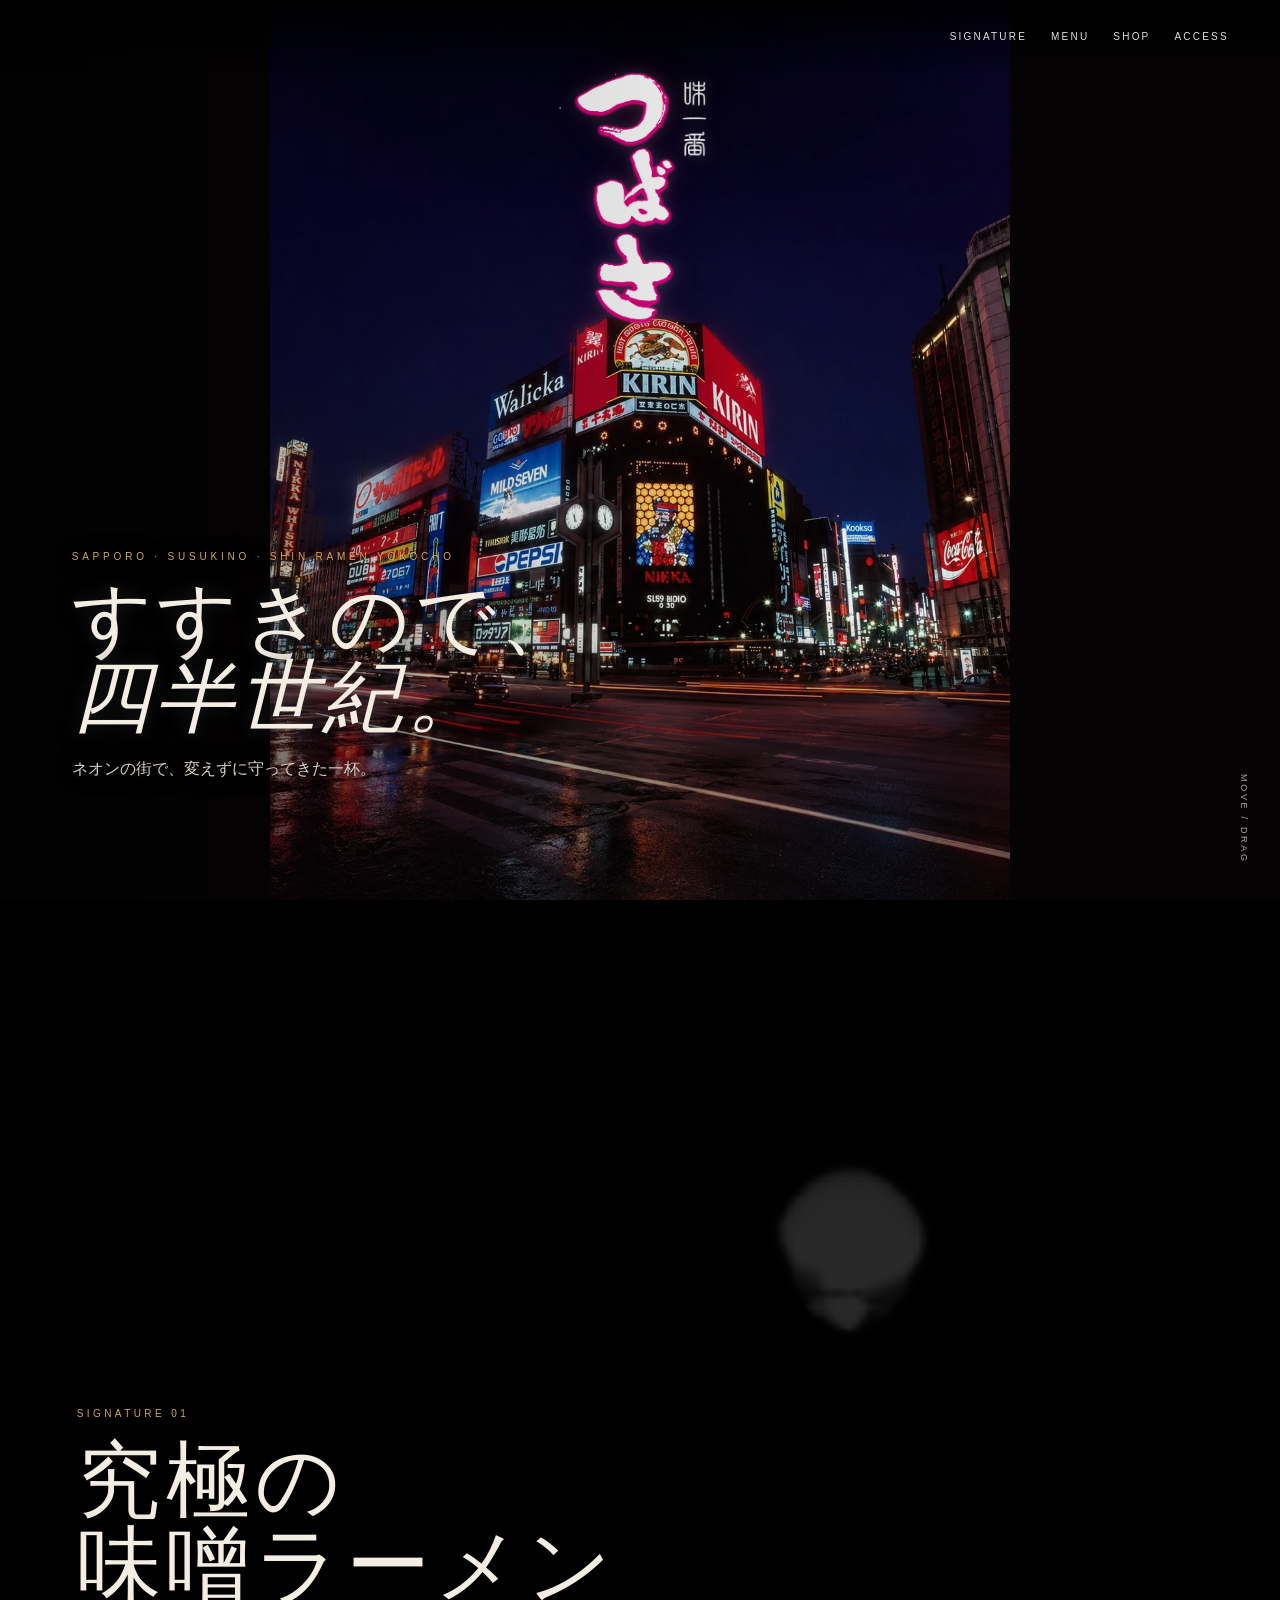
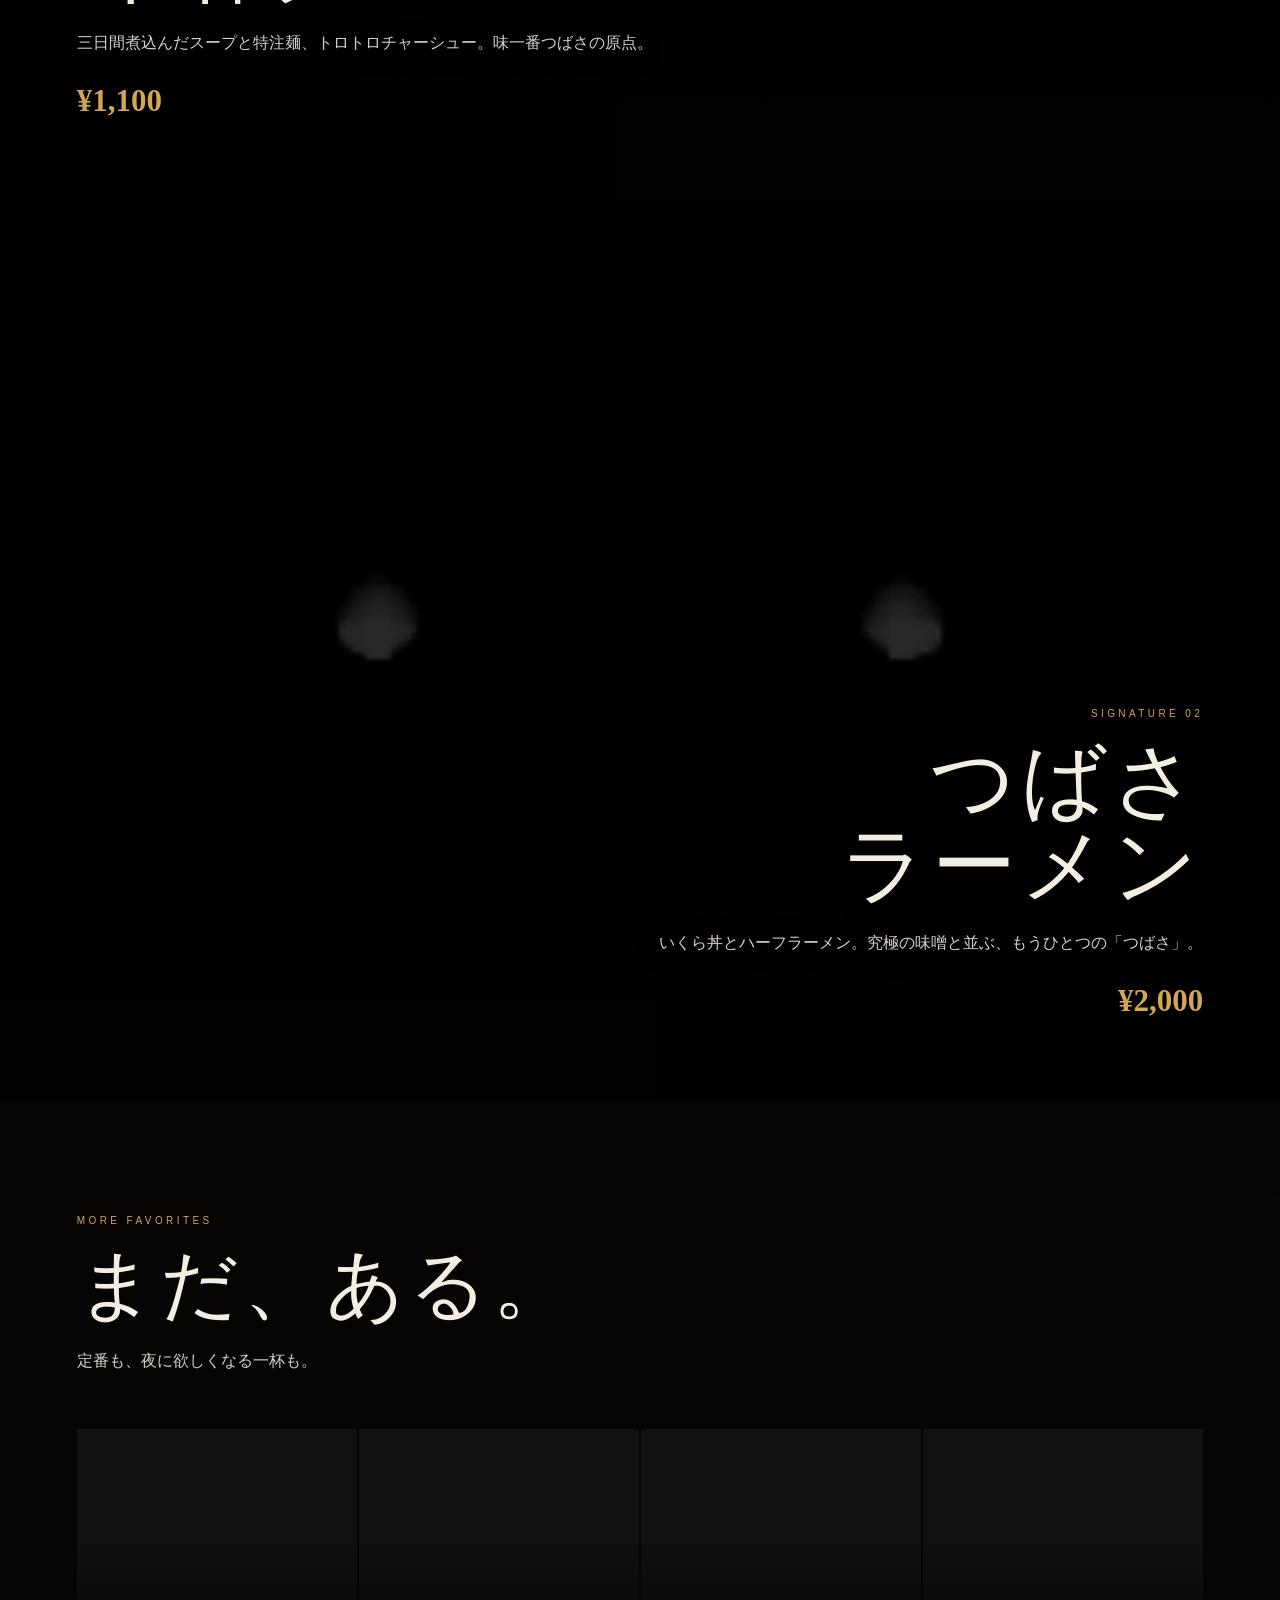
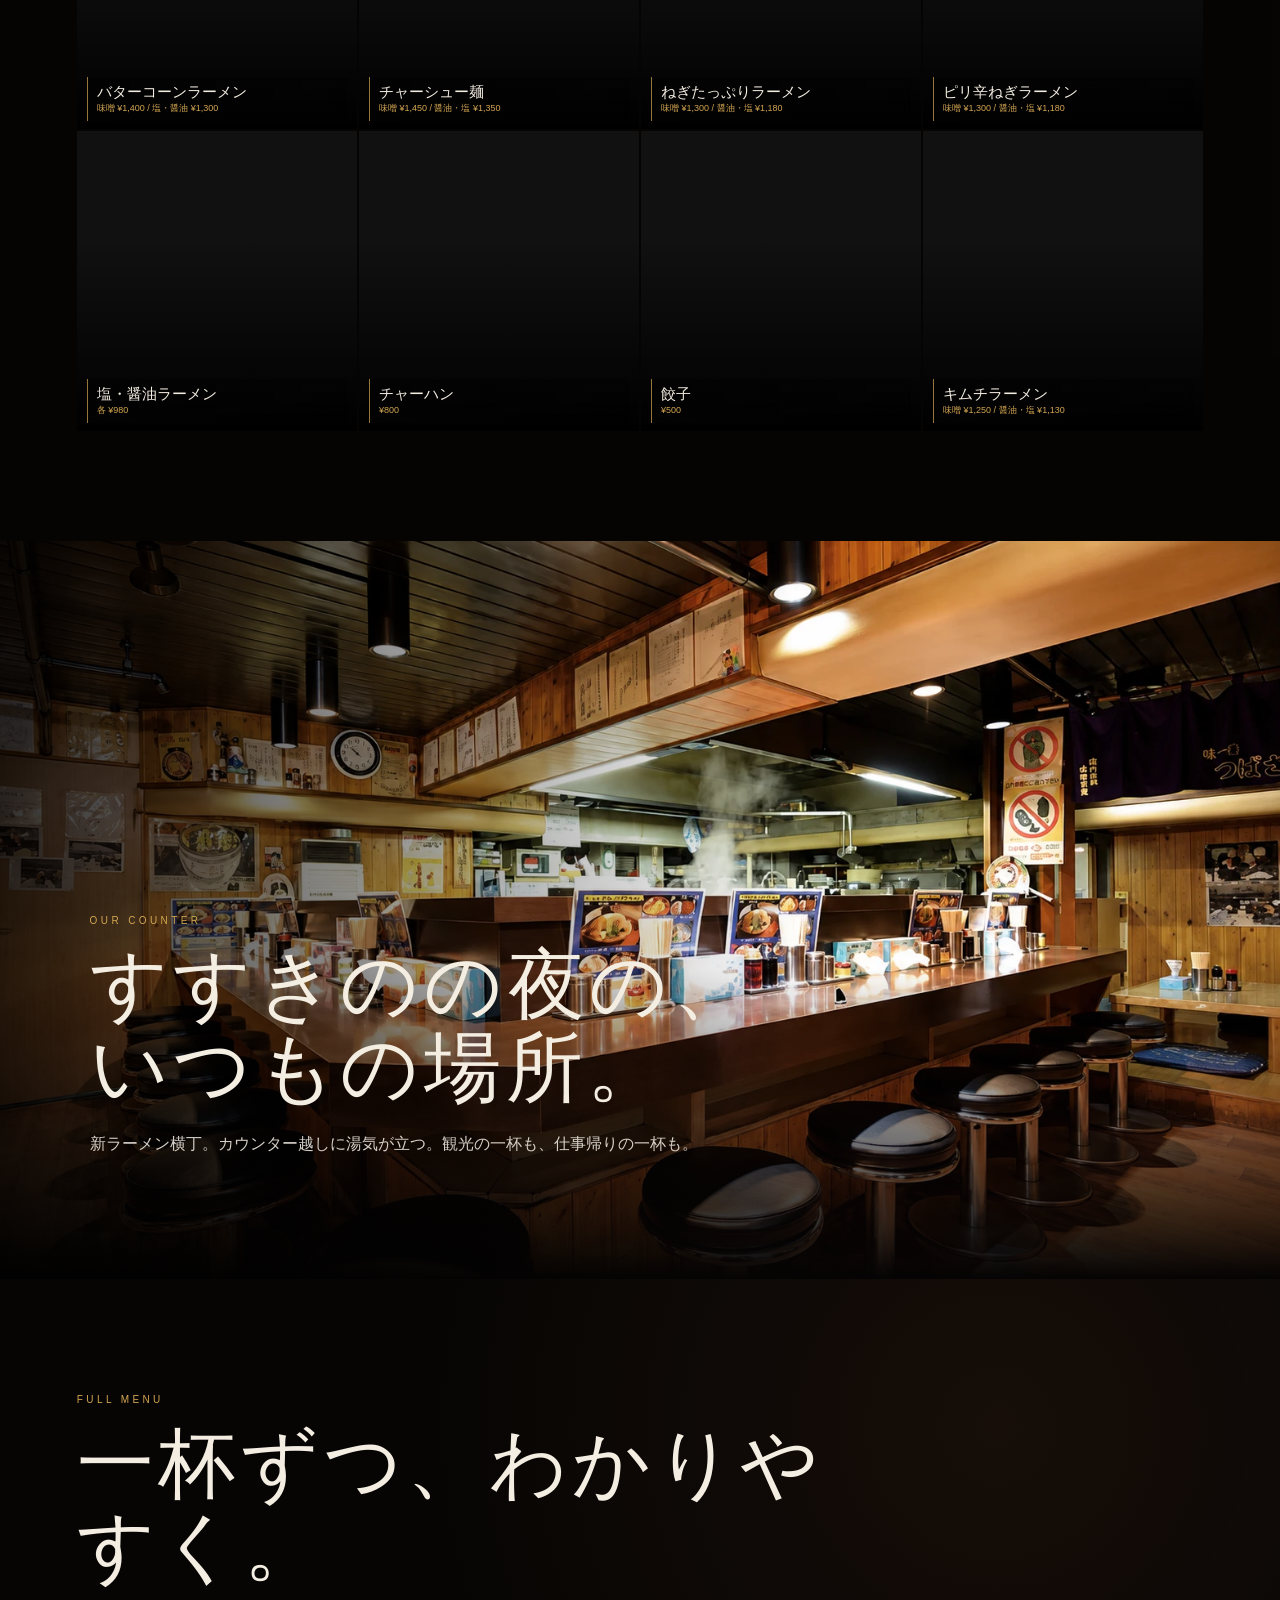
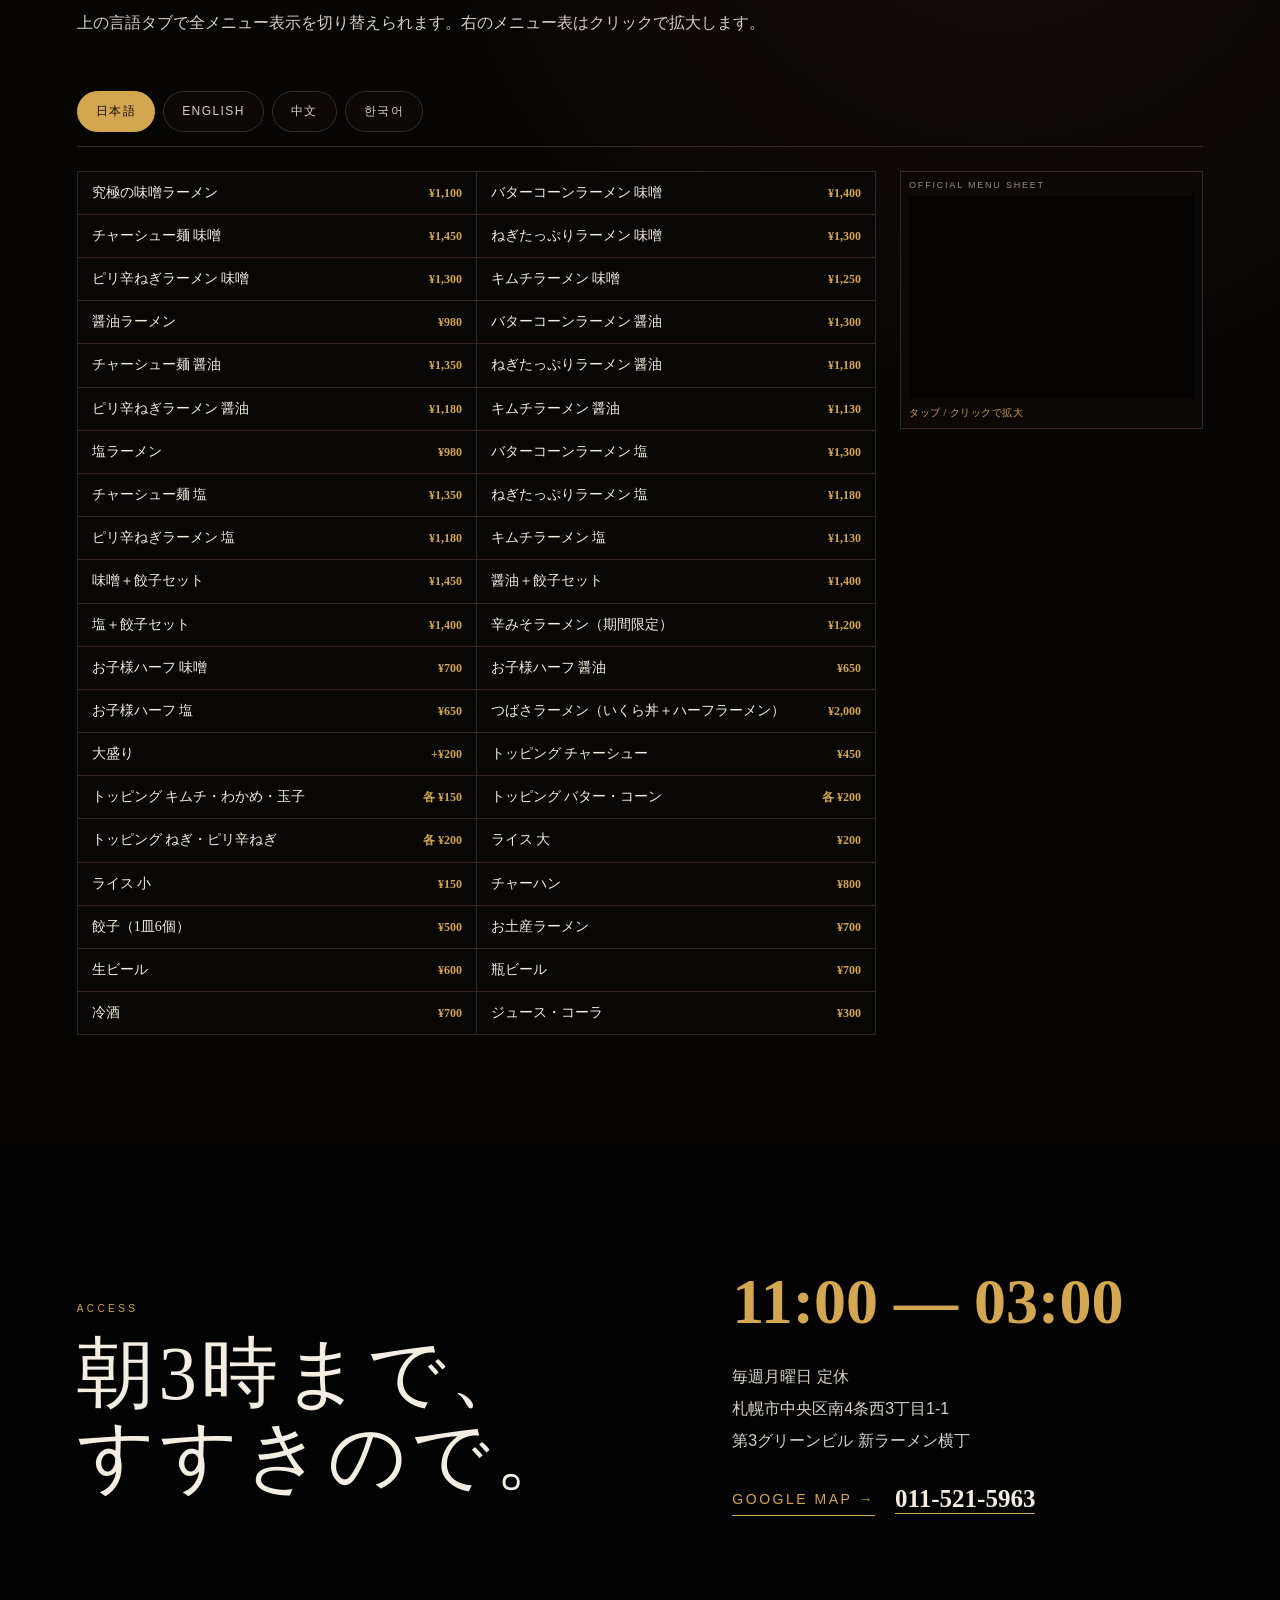
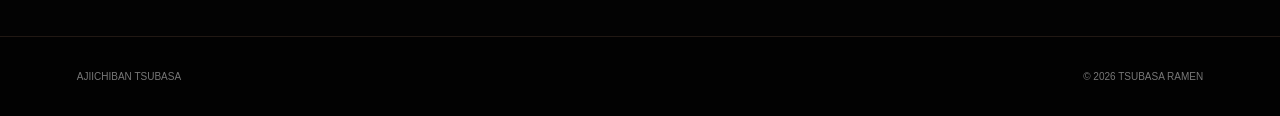
==== index.html @ a8e63663 "Restore multilingual text lists and keep approved menu image slots" ====
<!doctype html>
<html lang="ja"><head><meta charset="utf-8"><meta name="viewport" content="width=device-width,initial-scale=1,viewport-fit=cover"><meta name="theme-color" content="#050303"><meta name="description" content="札幌すすきの・新ラーメン横丁 味一番つばさ。究極の味噌ラーメンとつばさラーメン。11:00〜03:00、月曜定休。"><title>味一番つばさ｜札幌すすきの 新ラーメン横丁</title><link rel="stylesheet" href="style.css?v=496aa2bd"><link rel="stylesheet" href="fluid-top.css?v=gpu-effects-1"><link rel="stylesheet" href="refine.css?v=menu-text-restored-1"><link rel="stylesheet" href="mobile-steam-fix-v7.css?v=9"><link rel="stylesheet" href="steam-position-final.css?v=1"></head><body>
<div class="noise" aria-hidden="true"></div><header class="site-header"><nav><a href="#signature">SIGNATURE</a><a href="#favorites">MENU</a><a href="#shop">SHOP</a><a href="#access">ACCESS</a></nav></header><main>
<section id="top" class="scene hero"><div id="fluidTextStage" class="fluid-text-stage" data-slide="assets/susukino-top.webp" data-logo="assets/tsubasa-logo.png" aria-label="すすきの交差点と味一番つばさロゴ"><img class="hero-bg" src="assets/susukino-top.webp" alt="すすきの交差点" fetchpriority="high"><img class="hero-logo" src="assets/tsubasa-logo.png" alt="味一番つばさ" fetchpriority="high"></div><div class="veil"></div><div class="hero-copy reveal"><small>SAPPORO · SUSUKINO · SHIN RAMEN YOKOCHO</small><h1>すすきので、<br><em>四半世紀。</em></h1><p>ネオンの街で、変えずに守ってきた一杯。</p></div><span class="scroll">MOVE / DRAG</span></section>
<section id="signature" class="scene signature signature-miso"><img class="media" src="assets/ultimate-miso.webp" alt="究極の味噌ラーメン"><canvas class="fx-canvas fx-steam steam-miso" data-effect="steam" data-profile="miso" aria-hidden="true"></canvas><div class="veil food-veil"></div><div class="signature-copy reveal"><small>SIGNATURE 01</small><h2>究極の<br>味噌ラーメン</h2><p>三日間煮込んだスープと特注麺、トロトロチャーシュー。味一番つばさの原点。</p><strong class="price">¥1,100</strong></div></section>
<section class="scene signature signature-tsubasa"><img class="media" src="assets/tsubasa-ramen.webp" alt="つばさラーメン いくら丼とハーフラーメン"><canvas class="fx-canvas fx-steam steam-tsubasa steam-tsubasa-a" data-effect="steam" data-profile="tsubasa-a" aria-hidden="true"></canvas><canvas class="fx-canvas fx-steam steam-tsubasa steam-tsubasa-b" data-effect="steam" data-profile="tsubasa-b" aria-hidden="true"></canvas><div class="veil tsubasa-veil"></div><div class="signature-copy right reveal"><small>SIGNATURE 02</small><h2>つばさ<br>ラーメン</h2><p>いくら丼とハーフラーメン。究極の味噌と並ぶ、もうひとつの「つばさ」。</p><strong class="price">¥2,000</strong></div></section>
<section id="favorites" class="section favorites"><header class="section-head reveal"><small>MORE FAVORITES</small><h2>まだ、ある。</h2><p>定番も、夜に欲しくなる一杯も。</p></header><div class="food-grid"><article class="food-card reveal"><img src="assets/butter-corn.webp" alt="バターコーンラーメン"><div><h3>バターコーンラーメン</h3><p>味噌 ¥1,400 / 塩・醤油 ¥1,300</p></div></article><article class="food-card reveal"><img src="assets/chashu.webp" alt="チャーシュー麺"><div><h3>チャーシュー麺</h3><p>味噌 ¥1,450 / 醤油・塩 ¥1,350</p></div></article><article class="food-card reveal"><img src="assets/negi.webp" alt="ねぎたっぷりラーメン"><div><h3>ねぎたっぷりラーメン</h3><p>味噌 ¥1,300 / 醤油・塩 ¥1,180</p></div></article><article class="food-card reveal"><img src="assets/spicy-negi.webp" alt="ピリ辛ねぎラーメン"><div><h3>ピリ辛ねぎラーメン</h3><p>味噌 ¥1,300 / 醤油・塩 ¥1,180</p></div></article><article class="food-card reveal"><img src="assets/shio-shoyu.webp" alt="塩・醤油ラーメン"><div><h3>塩・醤油ラーメン</h3><p>各 ¥980</p></div></article><article class="food-card reveal"><img src="assets/fried-rice.webp" alt="チャーハン"><div><h3>チャーハン</h3><p>¥800</p></div></article><article class="food-card reveal"><img src="assets/gyoza.webp" alt="餃子"><div><h3>餃子</h3><p>¥500</p></div></article><article class="food-card reveal"><img src="assets/kimchi.webp" alt="キムチラーメン"><div><h3>キムチラーメン</h3><p>味噌 ¥1,250 / 醤油・塩 ¥1,130</p></div></article></div></section>
<section id="shop" class="shop-section"><div class="shop-photo media"></div><div class="veil shop-veil"></div><div class="shop-copy reveal"><small>OUR COUNTER</small><h2>すすきのの夜の、<br>いつもの場所。</h2><p>新ラーメン横丁。カウンター越しに湯気が立つ。観光の一杯も、仕事帰りの一杯も。</p></div></section>
<section id="menu" class="section menu-section"><header class="section-head reveal"><small>FULL MENU</small><h2>一杯ずつ、わかりやすく。</h2><p>上の言語タブで全メニュー表示を切り替えられます。右のメニュー表はクリックで拡大します。</p></header><div class="menu-toolbar reveal" role="tablist"><button class="menu-tab active" data-lang="ja" role="tab">日本語</button><button class="menu-tab" data-lang="en" role="tab">ENGLISH</button><button class="menu-tab" data-lang="zh" role="tab">中文</button><button class="menu-tab" data-lang="ko" role="tab">한국어</button></div>
<div class="menu-panel active" data-panel="ja"><div class="menu-text-list"></div><div class="menu-sheet-card"><small>OFFICIAL MENU SHEET</small><button data-menu="assets/menu-ja.webp" data-label="日本語メニュー"><img src="assets/menu-ja.webp" alt="日本語メニュー表"></button><strong>タップ / クリックで拡大</strong></div></div>
<div class="menu-panel" data-panel="en"><div class="menu-text-list"></div><div class="menu-sheet-card"><small>OFFICIAL MENU SHEET</small><button data-menu="assets/menu-en.webp" data-label="English Menu"><img src="assets/menu-en.webp" alt="English Menu" loading="eager"></button><strong>Tap / click to enlarge</strong></div></div>
<div class="menu-panel" data-panel="zh"><div class="menu-text-list"></div><div class="menu-sheet-card"><small>OFFICIAL MENU SHEET</small><button data-menu="assets/menu-zh.webp" data-label="简体中文菜单"><img src="assets/menu-zh.webp" alt="简体中文菜单" loading="eager"></button><strong>点击放大</strong></div></div>
<div class="menu-panel" data-panel="ko"><div class="menu-text-list"></div><div class="menu-sheet-card"><small>OFFICIAL MENU SHEET</small><button data-menu="assets/menu-ko.webp" data-label="한국어 메뉴"><img src="assets/menu-ko.webp" alt="한국어 메뉴" loading="eager"></button><strong>탭 / 클릭하여 확대</strong></div></div></section>
<section id="access" class="section access-section"><div class="access-grid reveal"><div><small>ACCESS</small><h2>朝3時まで、<br>すすきので。</h2></div><div class="access-data"><strong class="hours">11:00 — 03:00</strong><p>毎週月曜日 定休<br>札幌市中央区南4条西3丁目1-1<br>第3グリーンビル 新ラーメン横丁</p><div class="access-actions"><a class="map" href="https://www.google.com/maps/search/?api=1&query=%E5%91%B3%E4%B8%80%E7%95%AA%E3%81%A4%E3%81%B0%E3%81%95%20%E6%9C%AD%E5%B9%8C%E5%B8%82%E4%B8%AD%E5%A4%AE%E5%8C%BA%E5%8D%974%E6%9D%A1%E8%A5%BF3%E4%B8%81%E7%9B%AE1-1" target="_blank" rel="noopener">GOOGLE MAP →</a><a class="tel" href="tel:0115215963">011-521-5963</a></div></div></div></section>
</main><footer><span>AJIICHIBAN TSUBASA</span><span>© 2026 TSUBASA RAMEN</span></footer><dialog id="menuDialog"><button class="close" aria-label="閉じる">×</button><h2 id="menuLabel"></h2><img id="menuImage" alt=""></dialog><script src="app.js?v=menu-text-restored-1"></script><script src="hero-sync.js?v=hero-sync-1"></script><script src="steam-loader.js?v=steam-wispy-mobile-1"></script><script src="top-webgl-fallback.js?v=fluid-text-official-1"></script><script type="module" src="fluid-text.js?v=fluid-text-official-1"></script></body></html>
---- style.css ----
:root{--ink:#050303;--cream:#f3ede2;--gold:#d3a652;--line:#3a2a20}*{box-sizing:border-box}html{scroll-behavior:smooth;background:var(--ink)}body{margin:0;background:var(--ink);color:var(--cream);font-family:-apple-system,BlinkMacSystemFont,"Hiragino Sans","Yu Gothic",sans-serif;overflow-x:hidden}img{display:block;max-width:100%}a{color:inherit;text-decoration:none}.noise{position:fixed;inset:0;pointer-events:none;z-index:40;opacity:.035;background-image:radial-gradient(#fff .6px,transparent .6px);background-size:4px 4px}.site-header{position:fixed;z-index:50;top:0;left:0;right:0;height:72px;padding:0 4vw;display:flex;align-items:center;justify-content:space-between;background:linear-gradient(#000e,transparent)}.wordmark{font-family:"Yu Mincho",serif;letter-spacing:.14em;font-size:15px}.wordmark strong{font-size:22px;font-weight:500}.site-header nav{display:flex;gap:24px}.site-header nav a{font-size:10px;letter-spacing:.22em;color:#ddd}.scene,.shop-section{position:relative;z-index:2;min-height:100svh;overflow:hidden;background:#000}.media{position:absolute;inset:0;width:100%;height:100%;object-fit:cover}.fx-canvas{position:absolute;inset:0;width:100%;height:100%;display:block;z-index:4;pointer-events:auto}.fluid-text-stage{position:absolute;inset:0;z-index:1;overflow:hidden;touch-action:none;cursor:crosshair}.fluid-slide{position:absolute;inset:-2%;background:url("assets/susukino-top.webp") center 58%/cover no-repeat;filter:brightness(.64) contrast(1.18) saturate(1.16);transform:scale(1.02)}#fluidTextCanvas{position:absolute;inset:0;width:100%;height:100%;z-index:2;mix-blend-mode:screen;filter:saturate(1.25) contrast(1.08);pointer-events:none}.veil{position:absolute;inset:0;z-index:2;pointer-events:none;background:linear-gradient(90deg,#000c 0,#0005 40%,transparent 72%),linear-gradient(0deg,#050303 0,transparent 44%)}.vertical-logo{position:absolute;z-index:7;right:8vw;top:14vh;width:clamp(110px,11vw,165px);height:62vh;display:flex;flex-direction:row;align-items:flex-start;justify-content:center;gap:8px;color:#fff;font-family:"Yu Mincho","Hiragino Mincho ProN",serif;writing-mode:vertical-rl;text-orientation:upright;opacity:0;filter:blur(8px);animation:logoNeon 2.8s .35s ease-out forwards;text-shadow:0 0 8px #fff,0 0 18px #ff166d,0 0 38px rgba(255,0,100,.75);pointer-events:none}.vertical-logo span{font-size:clamp(16px,1.55vw,23px);letter-spacing:.25em;padding-top:6px}.vertical-logo strong{font-size:clamp(44px,5.1vw,76px);font-weight:500;letter-spacing:.1em;line-height:1}.hero-copy,.signature-copy,.shop-copy{position:absolute;z-index:8;pointer-events:none}.hero-copy{left:7vw;bottom:10vh;max-width:720px}.hero-copy small,.signature-copy small,.shop-copy small,.section-head small,.access-grid small{font-size:10px;letter-spacing:.34em;color:var(--gold)}.hero-copy h1,.signature-copy h2,.shop-copy h2,.section-head h2,.access-grid h2{font-family:"Yu Mincho",serif;font-weight:400;letter-spacing:.06em;margin:.22em 0}.hero-copy h1{font-size:clamp(48px,7vw,106px);line-height:.98}.fluid-copy{mix-blend-mode:screen;text-shadow:0 0 30px rgba(160,200,255,.18)}.hero-copy p,.signature-copy p,.shop-copy p,.section-head p,.access-data p{line-height:2;color:#d7d0c7}.scroll{position:absolute;z-index:8;right:3vw;bottom:3vh;writing-mode:vertical-rl;font-size:9px;letter-spacing:.3em;color:#aaa;pointer-events:none}.signature .media{filter:brightness(.76) contrast(1.1)}.signature-copy{left:6vw;bottom:9vh;width:min(660px,82vw);text-shadow:0 4px 24px #000}.signature-copy.right{left:auto;right:6vw;text-align:right}.signature-copy h2{font-size:clamp(50px,6.6vw,96px);line-height:1}.signature-copy p{font-family:"Yu Mincho",serif;max-width:580px}.signature-copy.right p{margin-left:auto}.price{display:inline-block;margin-top:8px;color:var(--gold);font:700 31px Georgia,serif}.food-veil{background:linear-gradient(90deg,#000c 0,#0005 42%,transparent 68%),linear-gradient(0deg,#030202 0,transparent 45%)}.tsubasa-veil{background:linear-gradient(270deg,#000c 0,#0005 42%,transparent 70%),linear-gradient(0deg,#030202 0,transparent 45%)}.section{position:relative;z-index:6;padding:110px 6vw;background:rgba(7,5,4,.94)}.section-head{max-width:800px;margin-bottom:52px}.section-head h2,.access-grid h2,.shop-copy h2{font-size:clamp(44px,6vw,84px);line-height:1.08}.food-grid{display:grid;grid-template-columns:repeat(4,1fr);gap:2px}.food-card{position:relative;min-height:390px;overflow:hidden;background:#111}.food-card img{width:100%;height:100%;object-fit:cover;transition:transform .9s ease}.food-card:hover img{transform:scale(1.05)}.food-card::after{content:"";position:absolute;inset:0;background:linear-gradient(0deg,#000,transparent 65%)}.food-card>div{position:absolute;z-index:2;left:18px;right:18px;bottom:18px}.food-card h3{font:400 20px "Yu Mincho",serif;margin:0 0 8px}.food-card p{margin:0;color:var(--gold);font-size:12px}.shop-section{min-height:82svh}.shop-photo{background:url("assets/store-interior.webp") center/cover no-repeat;filter:brightness(.48) contrast(1.08)}.shop-veil{background:linear-gradient(90deg,#000c,transparent 62%),linear-gradient(0deg,#050303,transparent 42%)}.shop-copy{left:7vw;top:50%;transform:translateY(-50%);width:min(680px,82vw)}.menu-section{background:#070504}.menu-links{display:grid;grid-template-columns:repeat(4,1fr);border:1px solid var(--line)}.menu-links button{border:0;border-right:1px solid var(--line);background:#0a0706;color:#fff;padding:36px 20px;text-align:left;cursor:pointer}.menu-links b{display:block;font:400 24px "Yu Mincho",serif;margin-bottom:8px}.menu-links span{font-size:9px;letter-spacing:.22em;color:var(--gold)}.access-section{padding-top:120px;padding-bottom:120px;background:#030303}.access-grid{display:grid;grid-template-columns:1.1fr .9fr;gap:80px;align-items:end}.hours{display:block;font:700 clamp(40px,5vw,70px) Georgia,serif;color:var(--gold);margin-bottom:22px}.access-actions{display:flex;gap:20px;align-items:center;flex-wrap:wrap}.map,.tel{display:inline-block;margin-top:10px;border-bottom:1px solid var(--gold)}.map{font-size:14px;letter-spacing:.18em;padding:8px 0;color:var(--gold)}.tel{font:600 25px Georgia,serif}footer{position:relative;z-index:6;padding:34px 6vw;background:#020202;border-top:1px solid #211813;color:#777;display:flex;justify-content:space-between;font-size:10px}dialog{width:min(96vw,1500px);max-height:95vh;padding:0;border:1px solid #4b3526;background:#050505;color:#fff}dialog::backdrop{background:rgba(0,0,0,.9)}dialog h2{margin:0;padding:15px 58px 15px 18px;font:400 17px "Yu Mincho",serif}dialog img{width:100%;max-height:84vh;object-fit:contain}.close{position:absolute;right:10px;top:8px;width:38px;height:38px;border:0;background:#111;color:#fff;font-size:28px}.reveal{opacity:0;transform:translateY(28px);transition:.9s}.reveal.in{opacity:1;transform:none}@keyframes logoNeon{0%{opacity:0;filter:blur(8px)}55%{opacity:.45;filter:blur(3px)}100%{opacity:1;filter:blur(0)}}@media(max-width:900px){.food-grid{grid-template-columns:repeat(2,1fr)}.menu-links{grid-template-columns:1fr 1fr}.access-grid{grid-template-columns:1fr;gap:40px}}@media(max-width:700px){.site-header{height:60px;padding:0 16px}.site-header nav{gap:11px}.site-header nav a{font-size:8px}.site-header nav a:nth-child(2){display:none}.fluid-slide{background-position:center bottom}.vertical-logo{right:5vw;top:12vh;width:90px;height:50vh}.vertical-logo span{font-size:14px}.vertical-logo strong{font-size:40px}.hero-copy{left:6vw;bottom:7vh;width:76vw}.hero-copy h1{font-size:clamp(40px,11vw,60px)}.signature{min-height:760px}.signature-copy,.signature-copy.right{left:7vw;right:7vw;bottom:7vh;width:auto;text-align:left}.signature-copy.right p{margin-left:0}.signature-copy h2{font-size:clamp(42px,11vw,62px)}.section{padding:85px 20px}.food-grid{gap:6px}.food-card{min-height:62vw}.shop-copy{left:8vw;width:84vw}.menu-links{grid-template-columns:1fr}.menu-links button{border-right:0;border-bottom:1px solid var(--line);padding:25px 18px}.access-section{padding:85px 20px}footer{display:block;line-height:2.2}}@media(prefers-reduced-motion:reduce){*{animation:none!important;transition:none!important}.vertical-logo,.reveal{opacity:1!important;transform:none!important}}
---- fluid-top.css ----
@import url('perf.css');
.site-header{justify-content:flex-end}.fluid-text-stage{position:absolute;inset:0;z-index:1;overflow:hidden;background:#050303;touch-action:pan-y;cursor:crosshair}.hero-bg{position:absolute;inset:0;width:100%;height:100%;object-fit:contain;object-position:center center;display:block;background:#050303;transition:opacity .8s ease}.hero-logo{position:absolute;z-index:3;right:15vw;left:auto;top:8vh;width:auto;height:31vh;max-height:none;max-width:22vw;object-fit:contain;display:block;opacity:0;filter:blur(7px) brightness(.75);animation:quietNeon 3.2s .45s cubic-bezier(.2,.7,.2,1) forwards;filter:drop-shadow(0 0 5px rgba(255,255,255,.18)) drop-shadow(0 0 18px rgba(215,30,70,.18))}.fluid-text-stage #fluidTextCanvas{position:absolute!important;inset:0!important;width:100%!important;height:100%!important;z-index:2!important;display:block!important;pointer-events:auto!important;touch-action:pan-y!important;opacity:0;transition:opacity .8s ease}.fluid-text-stage.fluid-ready #fluidTextCanvas{opacity:1}.fluid-text-stage.fluid-ready .hero-bg{opacity:0}.fluid-text-stage.fluid-ready .hero-logo{opacity:0!important;animation:none}.webgpu-unavailable .hero-logo{opacity:1;filter:drop-shadow(0 0 8px rgba(255,255,255,.18))}.mobile-fluid-fallback{position:absolute;inset:0;width:100%;height:100%;z-index:2;pointer-events:none;mix-blend-mode:screen}.hero .veil{z-index:4;pointer-events:none;background:linear-gradient(90deg,rgba(0,0,0,.54) 0,rgba(0,0,0,.26) 36%,rgba(0,0,0,.07) 63%,rgba(0,0,0,.02) 100%),linear-gradient(0deg,rgba(5,3,3,.74) 0,transparent 34%)}.hero-copy{z-index:5;left:5.6vw;bottom:11vh;max-width:640px}.hero-copy small{letter-spacing:.38em}.hero-copy h1{font-size:clamp(50px,6.2vw,92px);line-height:.98;margin:.22em 0 .18em}.hero-copy p{max-width:520px}.scroll{z-index:5;right:2.4vw;bottom:4vh}.signature{isolation:isolate}.signature .fx-steam{transform-origin:center center;will-change:transform}.signature-miso .steam-miso{transform:translateX(7vw) scale(1.14)}@keyframes quietNeon{0%{opacity:0;filter:blur(7px) brightness(.7)}45%{opacity:.32;filter:blur(3px) brightness(.9)}100%{opacity:1;filter:blur(0) brightness(1) drop-shadow(0 0 6px rgba(255,255,255,.16)) drop-shadow(0 0 16px rgba(220,35,75,.16))}}@media(max-width:900px){.hero-copy{left:5vw;bottom:9vh;max-width:58vw}.hero-copy h1{font-size:clamp(44px,7vw,72px)}.signature-miso .steam-miso{transform:translateX(6vw) scale(1.15)}}@media(max-width:700px){.site-header{justify-content:flex-end}.fluid-text-stage,.fluid-text-stage #fluidTextCanvas{touch-action:pan-y!important}.hero-bg{object-fit:contain;object-position:center center}.hero-copy{left:6vw;bottom:7.5vh;max-width:84vw}.hero-copy small{font-size:8px;letter-spacing:.26em}.hero-copy h1{font-size:clamp(40px,11vw,58px);max-width:92vw}.hero-copy p{max-width:78vw}.hero .veil{background:linear-gradient(0deg,rgba(5,3,3,.88) 0,rgba(5,3,3,.22) 40%,rgba(0,0,0,.04) 72%)}.signature .fx-steam{transform:none!important;pointer-events:none!important}.signature-tsubasa .media{object-fit:contain!important;object-position:center 42%!important;background:#000}.signature-tsubasa{background:#000}}@media(prefers-reduced-motion:reduce){.hero-logo{animation:none;opacity:1;filter:none}}
---- refine.css ----
.hero-logo{left:50%!important;right:auto!important;top:8vh!important;transform:translateX(-50%)!important;height:31vh!important;max-width:22vw!important;opacity:1!important;animation:none!important;z-index:4!important;filter:drop-shadow(0 0 7px rgba(255,255,255,.16)) drop-shadow(0 0 15px rgba(215,30,70,.14))!important}.fluid-text-stage.fluid-ready .hero-logo{opacity:1!important}.hero-copy{transform:translate3d(calc(var(--fx-x,0)*1px),calc(var(--fx-y,0)*1px),0);transition:transform .10s linear;text-shadow:0 2px 22px rgba(0,0,0,.78),calc(var(--fx-x,0)*.20px) calc(var(--fx-y,0)*.20px) 18px rgba(175,205,235,.18)}.signature .media{filter:brightness(.66) contrast(1.10) saturate(1.02)!important}.signature .fx-steam{mix-blend-mode:screen;opacity:.58;transform:none!important;pointer-events:none}.food-card{min-height:300px;overflow:hidden}.food-card>img{width:100%;height:100%;object-fit:cover;object-position:50% 43%;transform:scale(1.06)}.food-card:nth-child(1)>img{object-position:50% 47%;transform:scale(1.13)}.food-card:nth-child(2)>img{object-position:50% 46%;transform:scale(1.11)}.food-card:nth-child(3)>img,.food-card:nth-child(4)>img,.food-card:nth-child(8)>img{object-position:50% 45%;transform:scale(1.10)}.food-card:nth-child(5)>img{object-position:50% 48%;transform:scale(1.12)}.food-card:nth-child(6)>img,.food-card:nth-child(7)>img{object-position:50% 50%;transform:scale(1.08)}.food-card>div{left:10px;right:10px;bottom:8px;padding:7px 9px;background:linear-gradient(90deg,rgba(4,3,3,.88),rgba(4,3,3,.12));backdrop-filter:blur(3px);border-left:1px solid rgba(211,166,82,.7)}.food-card h3{font-size:15px;margin:0 0 2px;line-height:1.15}.food-card p{font-size:9px;line-height:1.15}.menu-section{background:radial-gradient(circle at 78% 10%,rgba(91,53,27,.18),transparent 34%),#070504}.menu-toolbar{display:flex;gap:8px;flex-wrap:wrap;margin:28px 0 24px;border-bottom:1px solid var(--line);padding-bottom:14px}.menu-tab{border:1px solid #3b2c22;background:#0b0806;color:#d8cec3;padding:11px 18px;border-radius:999px;font-size:12px;letter-spacing:.12em;cursor:pointer}.menu-tab.active{background:var(--gold);color:#100b07;border-color:var(--gold)}.menu-panel{display:none}.menu-panel.active{display:grid;grid-template-columns:minmax(0,1.45fr) minmax(260px,.55fr);gap:24px;align-items:start}.menu-panel[data-panel="en"].active,.menu-panel[data-panel="zh"].active,.menu-panel[data-panel="ko"].active{display:block!important}.menu-panel[data-panel="en"] .menu-sheet-card,.menu-panel[data-panel="zh"] .menu-sheet-card,.menu-panel[data-panel="ko"] .menu-sheet-card{position:static!important;width:100%!important;max-width:none!important;padding:0!important;border:0!important;background:transparent!important}.menu-panel[data-panel="en"] .menu-sheet-card img,.menu-panel[data-panel="zh"] .menu-sheet-card img,.menu-panel[data-panel="ko"] .menu-sheet-card img{display:block!important;width:100%!important;height:auto!important;max-height:none!important;object-fit:contain!important}.menu-text-list{display:grid;grid-template-columns:1fr 1fr;gap:1px;background:#33251d;border:1px solid #33251d}.menu-row{background:#090706;padding:12px 14px;display:flex;justify-content:space-between;gap:14px;align-items:baseline}.menu-row b{font:400 14px/1.3 "Yu Mincho",serif}.menu-row span{color:var(--gold);font:600 12px Georgia,serif;white-space:nowrap}.menu-row-extra{background:#0c0907}.menu-sheet-card{position:sticky;top:82px;background:#0b0806;border:1px solid #3a2a20;padding:8px}.menu-sheet-card small{display:block;color:#9b8d80;font-size:9px;letter-spacing:.2em;margin-bottom:6px}.menu-sheet-card button{width:100%;border:0;background:transparent;padding:0;cursor:zoom-in}.menu-sheet-card img{display:block;width:100%;height:auto;max-height:none;object-fit:contain;background:#050403}.menu-sheet-card strong{display:block;margin-top:5px;color:var(--gold);font:400 10px "Yu Mincho",serif;letter-spacing:.05em}.menu-links{display:none!important}dialog{border:1px solid #3b2a20!important;background:#070504!important;box-shadow:0 24px 80px rgba(0,0,0,.75)}dialog h2{padding:8px 52px 8px 12px!important;font-size:13px!important;line-height:1.15;border-bottom:1px solid #261b15}dialog img{max-height:89vh!important}.close{top:3px!important}.hero .mobile-fluid-fallback{opacity:.78}.hero .veil{background:linear-gradient(90deg,rgba(0,0,0,.42) 0,rgba(0,0,0,.16) 35%,rgba(0,0,0,.04) 65%),linear-gradient(0deg,rgba(5,3,3,.62) 0,transparent 32%)!important}@media(max-width:700px){.hero-logo{left:50%!important;right:auto!important;top:5.5vh!important;transform:translateX(-50%)!important;height:25vh!important;max-width:25vw!important;opacity:1!important;animation:none!important;z-index:4!important}.fluid-text-stage.fluid-ready .hero-logo{opacity:1!important}.signature .media{filter:brightness(.72) contrast(1.08) saturate(1.02)!important}.signature .fx-steam{opacity:.52!important;transform:none!important}.signature-tsubasa .media{object-fit:cover!important;object-position:50% 40%!important;transform:scale(1.08)}.signature-tsubasa .fx-steam{transform:scale(1.08)!important;transform-origin:50% 40%!important}.food-card{min-height:54vw}.food-card>img{transform:scale(1.09)}.food-card>div{left:6px;right:6px;bottom:6px;padding:6px 7px}.food-card h3{font-size:12px}.food-card p{font-size:8px}.menu-panel.active{grid-template-columns:1fr;gap:10px}.menu-text-list{grid-template-columns:1fr}.menu-row{padding:9px 11px;gap:10px}.menu-row b{font-size:13px;line-height:1.25}.menu-row span{font-size:11px;white-space:normal;text-align:right}.menu-sheet-card{position:static;padding:0;max-width:100%;border:0;background:transparent}.menu-sheet-card small,.menu-sheet-card strong{display:none}.menu-sheet-card button{display:block;width:100%}.menu-sheet-card img{display:block;width:100%;height:auto;max-height:none;aspect-ratio:auto;object-fit:contain;border:1px solid #3a2a20}.hero-copy{transition:none}.hero .mobile-fluid-fallback{opacity:.82}}
---- mobile-steam-fix-v7.css ----
@media(max-width:700px){
  .signature-miso .steam-miso,
  .signature-tsubasa .steam-tsubasa-a,
  .signature-tsubasa .steam-tsubasa-b{position:absolute!important;inset:0!important;width:100%!important;height:100%!important;transform:none!important;filter:none!important;opacity:.46!important;mix-blend-mode:screen!important;}
  .signature-tsubasa .media{object-fit:cover!important;object-position:50% 41%!important;transform:scale(1.16)!important;transform-origin:50% 41%!important;}
  .hero .mobile-fluid-fallback{mix-blend-mode:screen!important;opacity:.52!important;}
}
---- steam-position-final.css ----
.signature .fx-steam{transform-origin:50% 50%!important}.signature-miso .steam-miso{transform:translate(5.5%,-4%) scale(1.02)!important}.signature-tsubasa .steam-tsubasa-a{transform:translate(-4.5%,-3%) scale(1.02)!important}.signature-tsubasa .steam-tsubasa-b{transform:translate(4.5%,-3%) scale(1.02)!important}@media(max-width:700px){.signature-miso .steam-miso{transform:translate(10%,-2.5%) scale(1.03)!important}.signature-tsubasa .steam-tsubasa-a{transform:translate(-9%,-2%) scale(1.03)!important}.signature-tsubasa .steam-tsubasa-b{transform:translate(10%,-2%) scale(1.03)!important}}
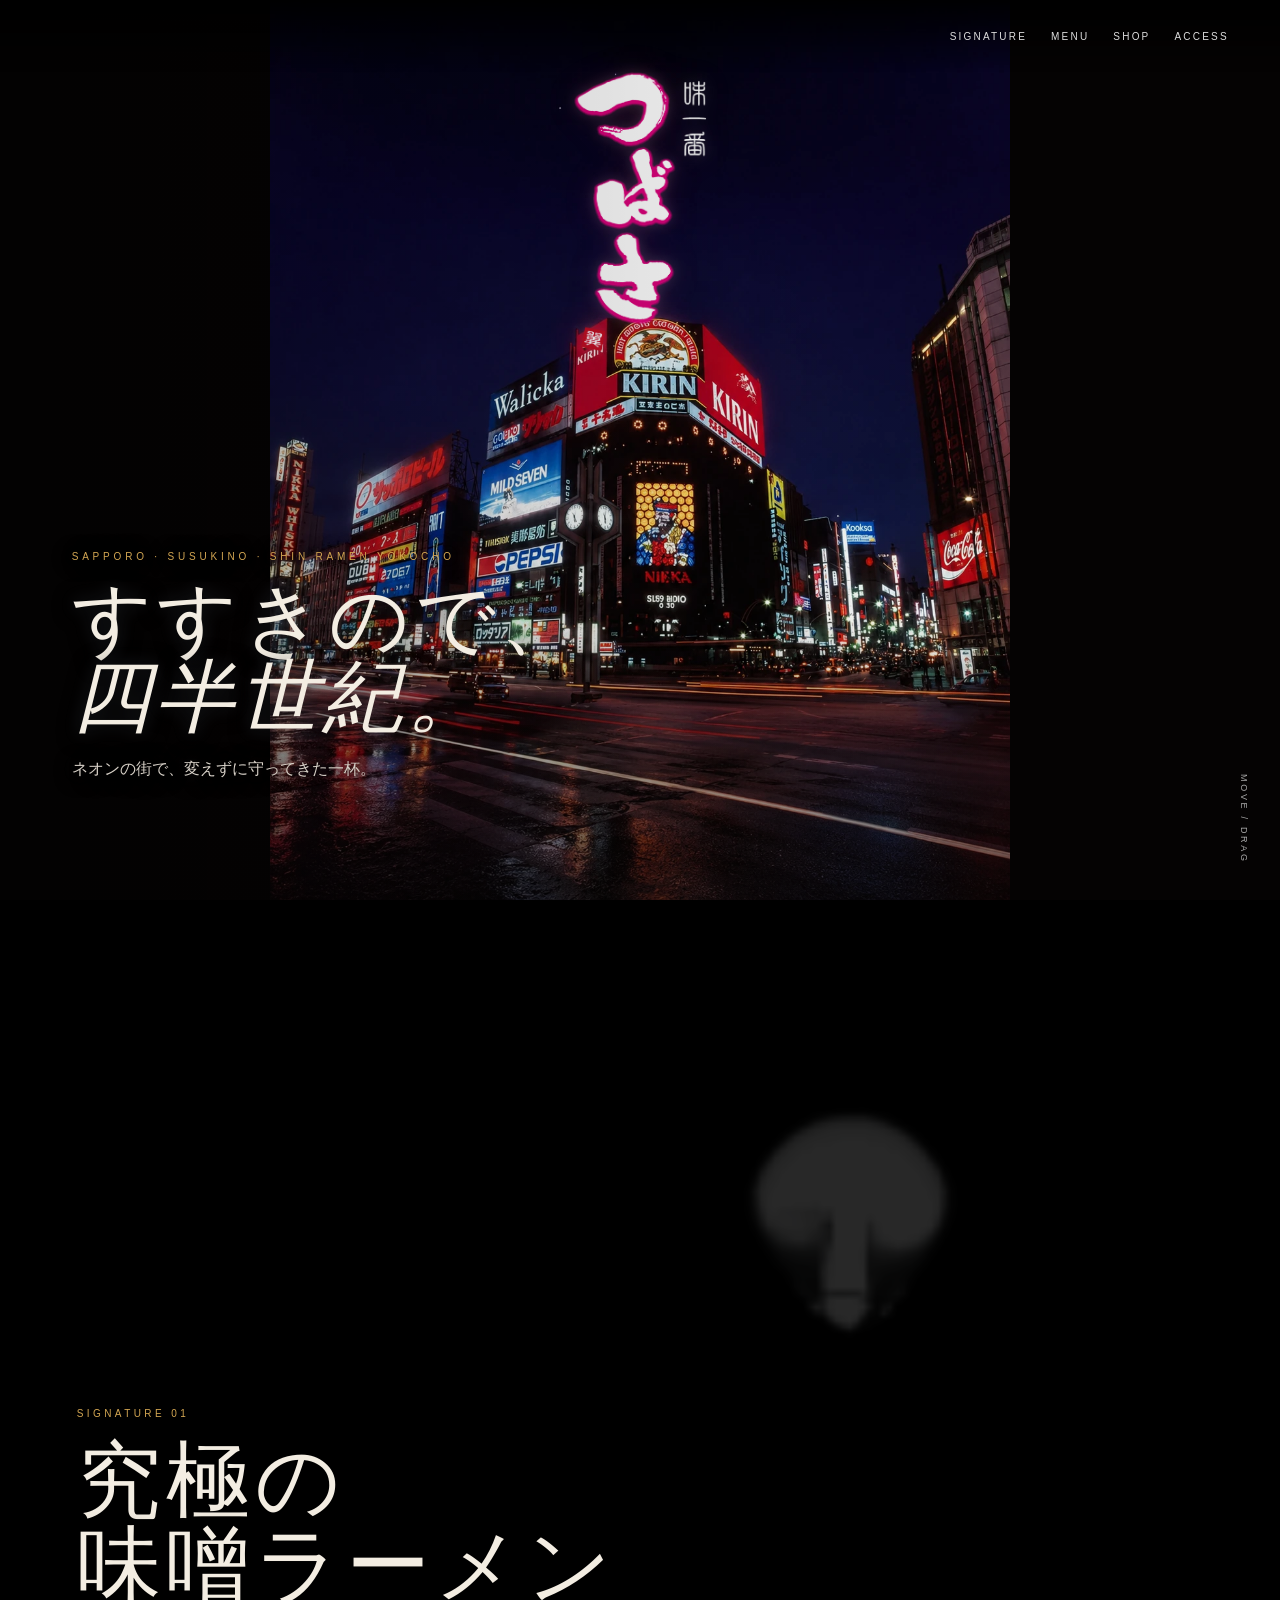
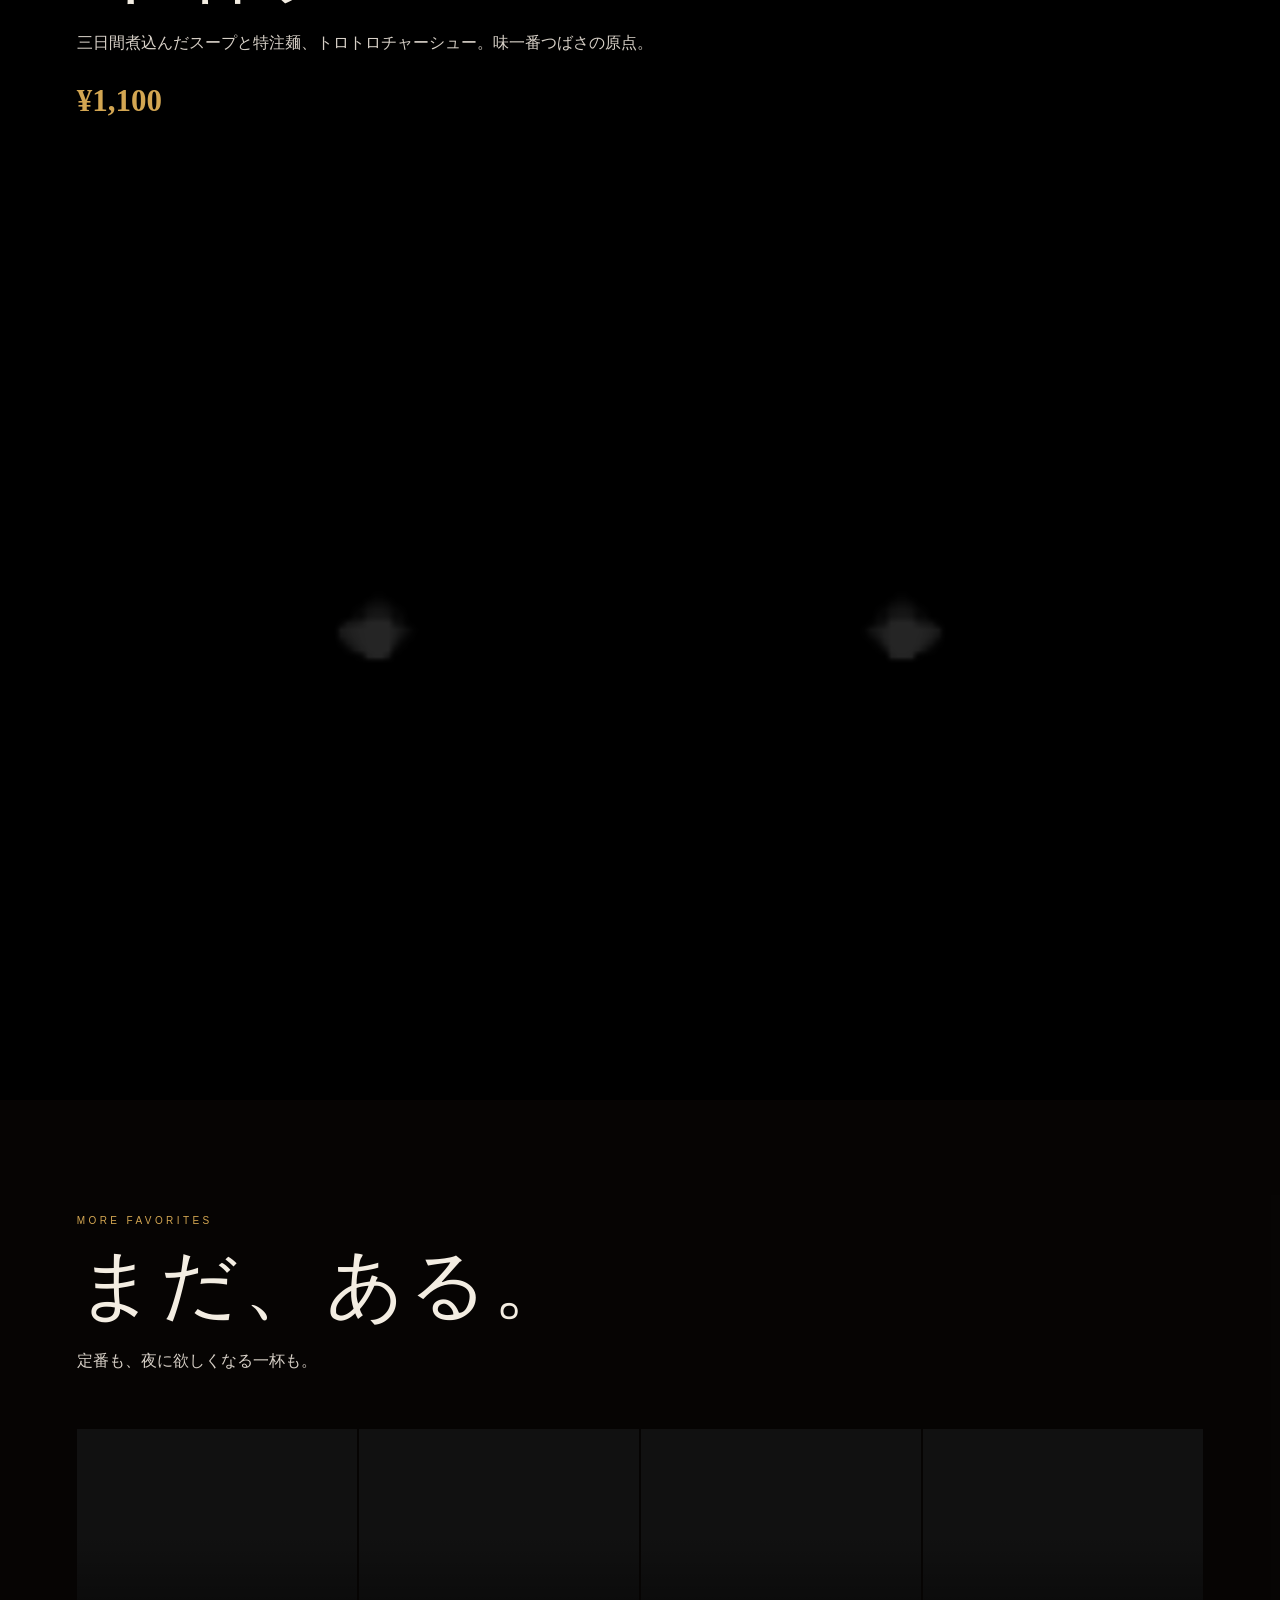
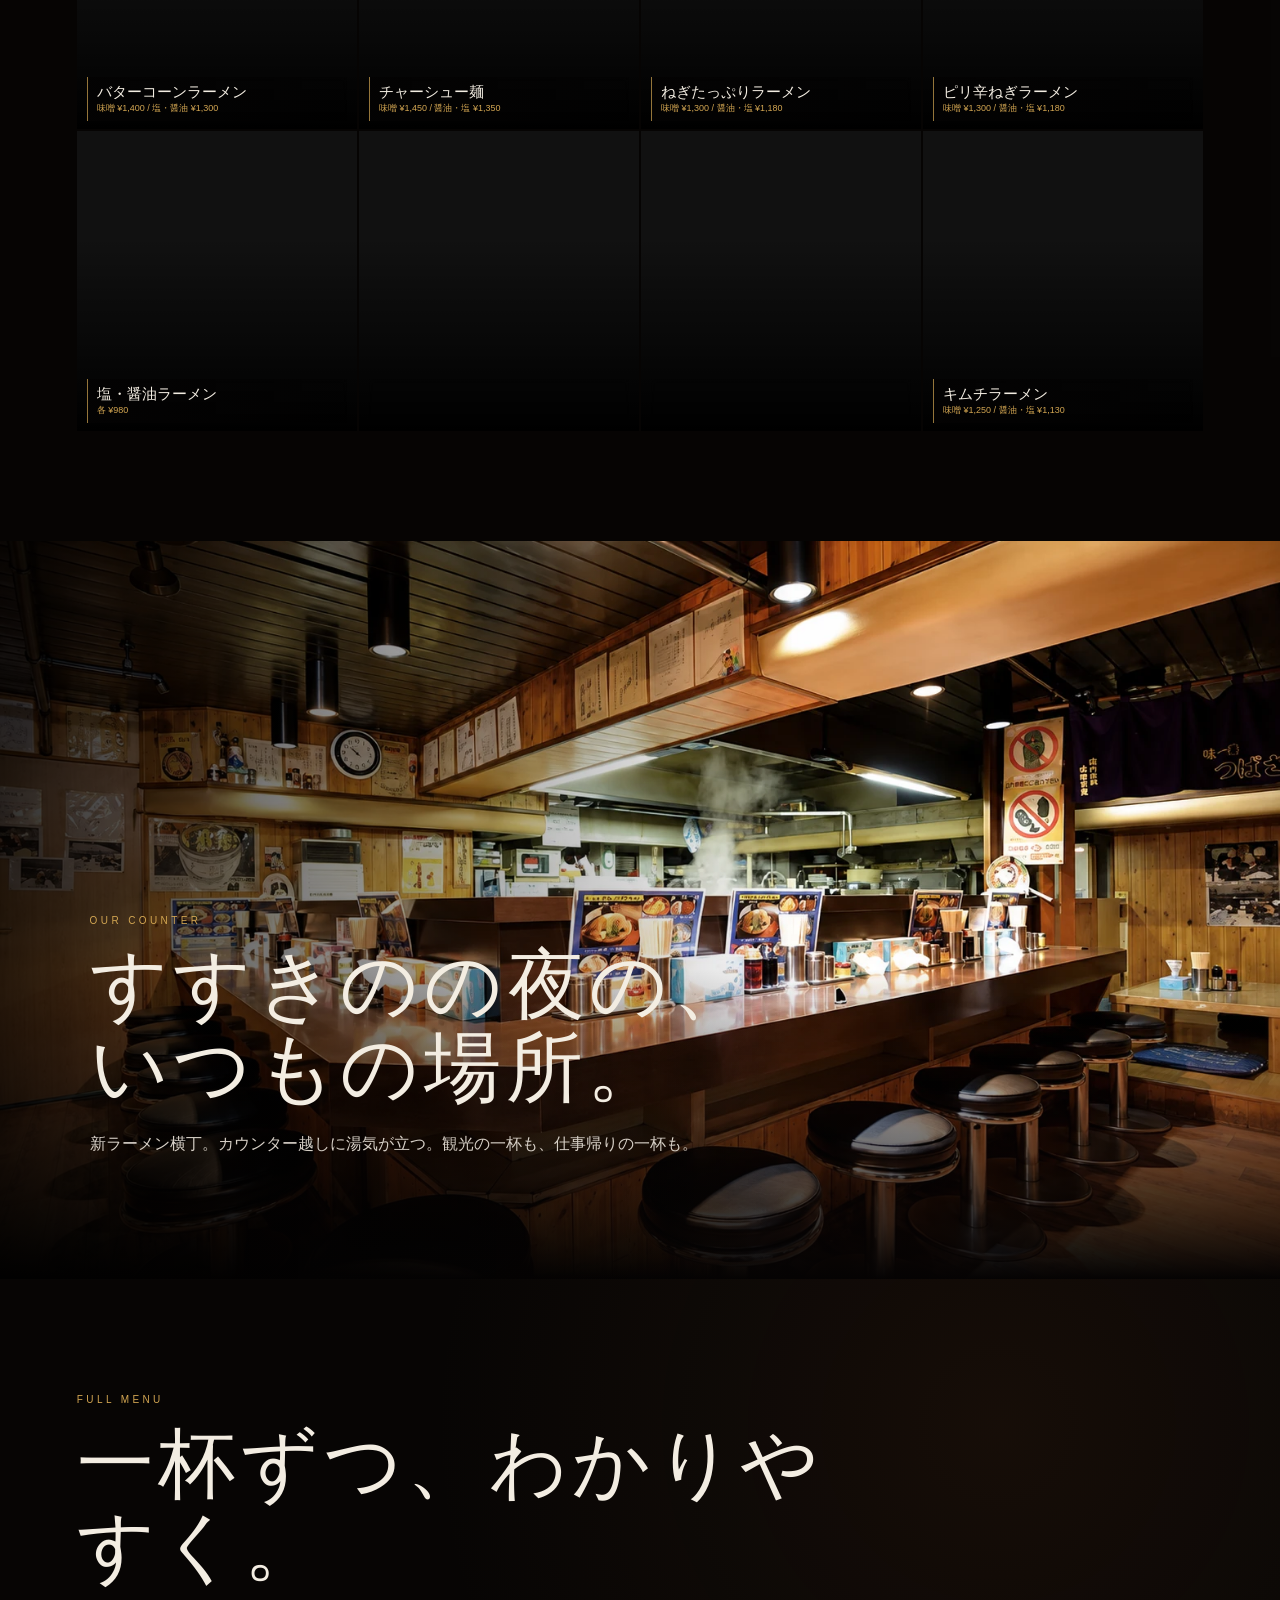
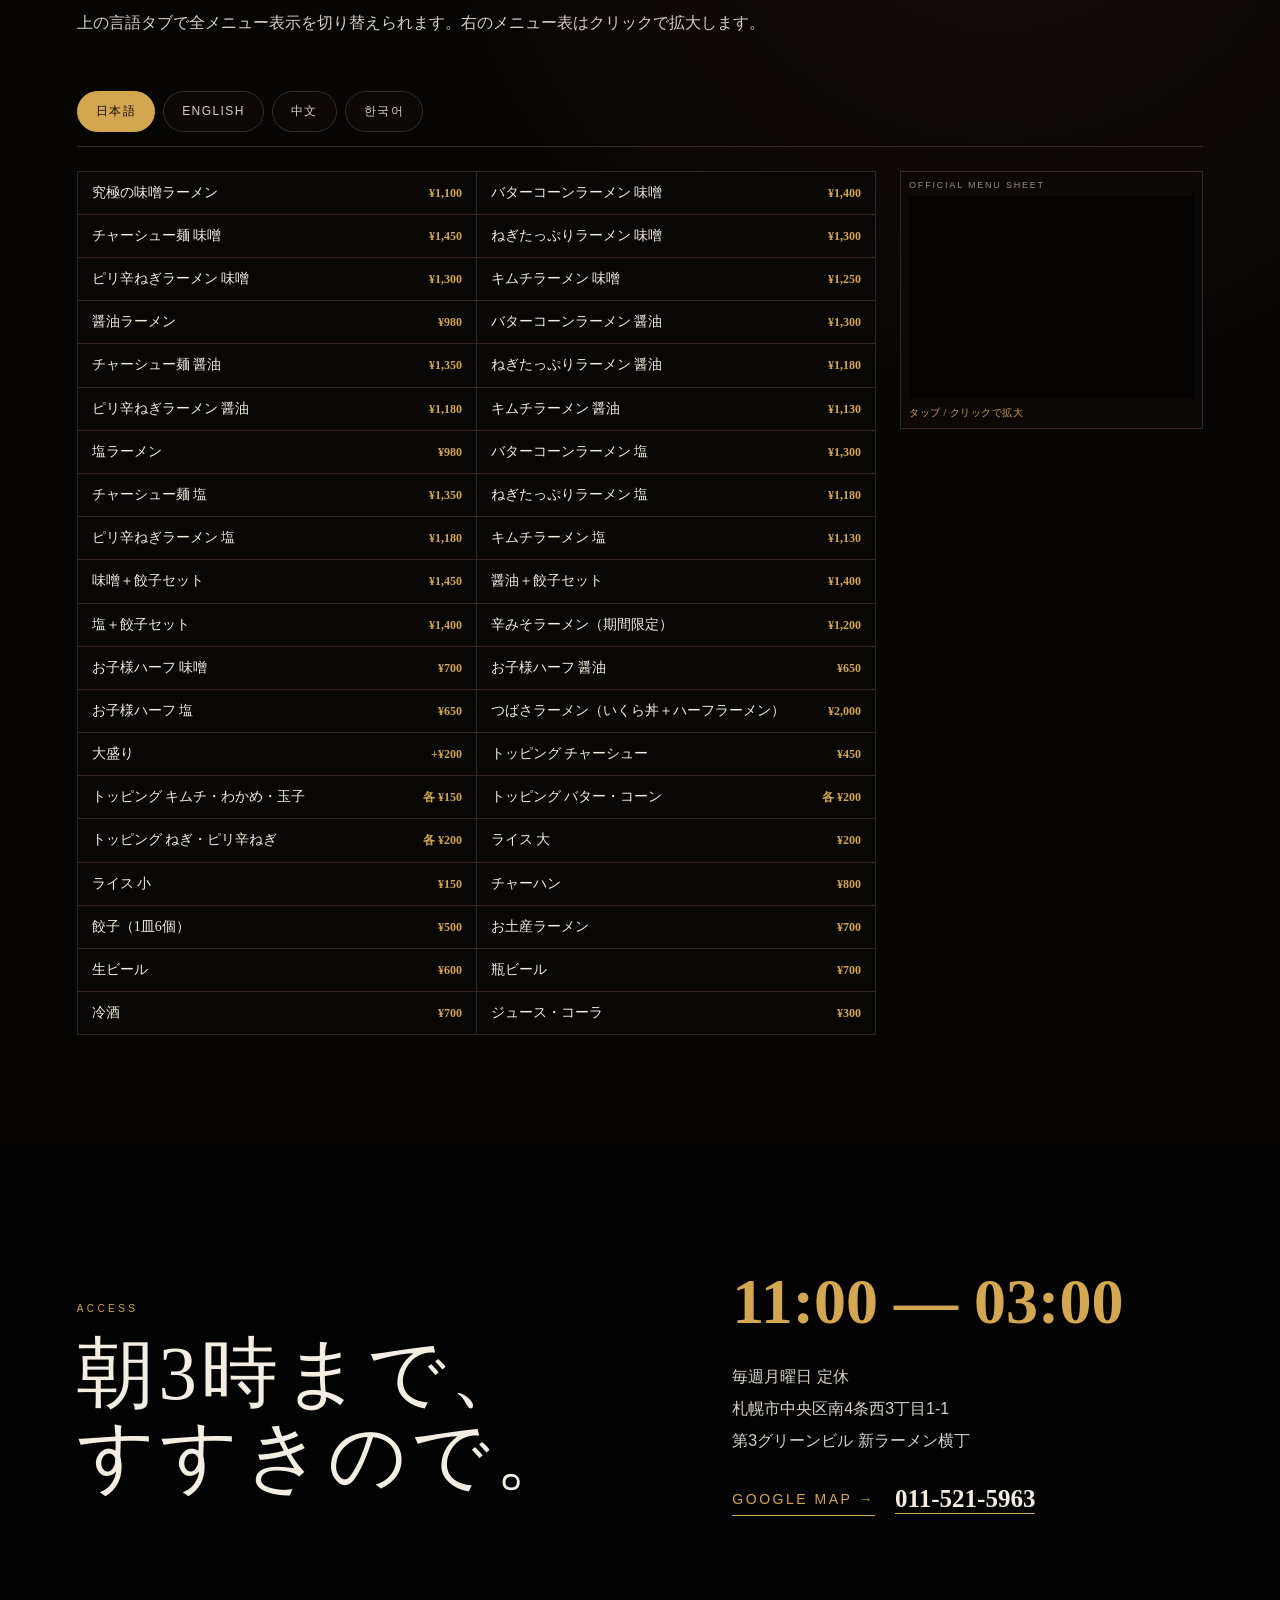
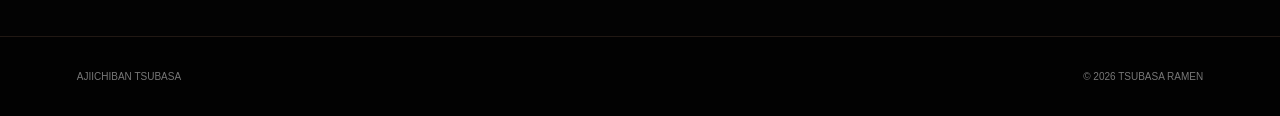
==== commit faf137cb: "Fix foreign menu right panels to use final approved images" ====
--- a/index.html
+++ b/index.html
@@ -8,8 +8,8 @@
 <section id="shop" class="shop-section"><div class="shop-photo media"></div><div class="veil shop-veil"></div><div class="shop-copy reveal"><small>OUR COUNTER</small><h2>すすきのの夜の、<br>いつもの場所。</h2><p>新ラーメン横丁。カウンター越しに湯気が立つ。観光の一杯も、仕事帰りの一杯も。</p></div></section>
 <section id="menu" class="section menu-section"><header class="section-head reveal"><small>FULL MENU</small><h2>一杯ずつ、わかりやすく。</h2><p>上の言語タブで全メニュー表示を切り替えられます。右のメニュー表はクリックで拡大します。</p></header><div class="menu-toolbar reveal" role="tablist"><button class="menu-tab active" data-lang="ja" role="tab">日本語</button><button class="menu-tab" data-lang="en" role="tab">ENGLISH</button><button class="menu-tab" data-lang="zh" role="tab">中文</button><button class="menu-tab" data-lang="ko" role="tab">한국어</button></div>
 <div class="menu-panel active" data-panel="ja"><div class="menu-text-list"></div><div class="menu-sheet-card"><small>OFFICIAL MENU SHEET</small><button data-menu="assets/menu-ja.webp" data-label="日本語メニュー"><img src="assets/menu-ja.webp" alt="日本語メニュー表"></button><strong>タップ / クリックで拡大</strong></div></div>
-<div class="menu-panel" data-panel="en"><div class="menu-text-list"></div><div class="menu-sheet-card"><small>OFFICIAL MENU SHEET</small><button data-menu="assets/menu-en.webp" data-label="English Menu"><img src="assets/menu-en.webp" alt="English Menu" loading="eager"></button><strong>Tap / click to enlarge</strong></div></div>
-<div class="menu-panel" data-panel="zh"><div class="menu-text-list"></div><div class="menu-sheet-card"><small>OFFICIAL MENU SHEET</small><button data-menu="assets/menu-zh.webp" data-label="简体中文菜单"><img src="assets/menu-zh.webp" alt="简体中文菜单" loading="eager"></button><strong>点击放大</strong></div></div>
-<div class="menu-panel" data-panel="ko"><div class="menu-text-list"></div><div class="menu-sheet-card"><small>OFFICIAL MENU SHEET</small><button data-menu="assets/menu-ko.webp" data-label="한국어 메뉴"><img src="assets/menu-ko.webp" alt="한국어 메뉴" loading="eager"></button><strong>탭 / 클릭하여 확대</strong></div></div></section>
+<div class="menu-panel" data-panel="en"><div class="menu-text-list"></div><div class="menu-sheet-card"><small>OFFICIAL MENU SHEET</small><button data-menu="assets/menu-en-final.png" data-label="English Menu"><img src="assets/menu-en-final.png" alt="English Menu" loading="eager"></button><strong>Tap / click to enlarge</strong></div></div>
+<div class="menu-panel" data-panel="zh"><div class="menu-text-list"></div><div class="menu-sheet-card"><small>OFFICIAL MENU SHEET</small><button data-menu="assets/menu-zh-final.png" data-label="简体中文菜单"><img src="assets/menu-zh-final.png" alt="简体中文菜单" loading="eager"></button><strong>点击放大</strong></div></div>
+<div class="menu-panel" data-panel="ko"><div class="menu-text-list"></div><div class="menu-sheet-card"><small>OFFICIAL MENU SHEET</small><button data-menu="assets/menu-ko-final.png" data-label="한국어 메뉴"><img src="assets/menu-ko-final.png" alt="한국어 메뉴" loading="eager"></button><strong>탭 / 클릭하여 확대</strong></div></div></section>
 <section id="access" class="section access-section"><div class="access-grid reveal"><div><small>ACCESS</small><h2>朝3時まで、<br>すすきので。</h2></div><div class="access-data"><strong class="hours">11:00 — 03:00</strong><p>毎週月曜日 定休<br>札幌市中央区南4条西3丁目1-1<br>第3グリーンビル 新ラーメン横丁</p><div class="access-actions"><a class="map" href="https://www.google.com/maps/search/?api=1&query=%E5%91%B3%E4%B8%80%E7%95%AA%E3%81%A4%E3%81%B0%E3%81%95%20%E6%9C%AD%E5%B9%8C%E5%B8%82%E4%B8%AD%E5%A4%AE%E5%8C%BA%E5%8D%974%E6%9D%A1%E8%A5%BF3%E4%B8%81%E7%9B%AE1-1" target="_blank" rel="noopener">GOOGLE MAP →</a><a class="tel" href="tel:0115215963">011-521-5963</a></div></div></div></section>
 </main><footer><span>AJIICHIBAN TSUBASA</span><span>© 2026 TSUBASA RAMEN</span></footer><dialog id="menuDialog"><button class="close" aria-label="閉じる">×</button><h2 id="menuLabel"></h2><img id="menuImage" alt=""></dialog><script src="app.js?v=menu-text-restored-1"></script><script src="hero-sync.js?v=hero-sync-1"></script><script src="steam-loader.js?v=steam-wispy-mobile-1"></script><script src="top-webgl-fallback.js?v=fluid-text-official-1"></script><script type="module" src="fluid-text.js?v=fluid-text-official-1"></script></body></html>
--- a/refine.css
+++ b/refine.css
@@ -1 +1 @@
-.hero-logo{left:50%!important;right:auto!important;top:8vh!important;transform:translateX(-50%)!important;height:31vh!important;max-width:22vw!important;opacity:1!important;animation:none!important;z-index:4!important;filter:drop-shadow(0 0 7px rgba(255,255,255,.16)) drop-shadow(0 0 15px rgba(215,30,70,.14))!important}.fluid-text-stage.fluid-ready .hero-logo{opacity:1!important}.hero-copy{transform:translate3d(calc(var(--fx-x,0)*1px),calc(var(--fx-y,0)*1px),0);transition:transform .10s linear;text-shadow:0 2px 22px rgba(0,0,0,.78),calc(var(--fx-x,0)*.20px) calc(var(--fx-y,0)*.20px) 18px rgba(175,205,235,.18)}.signature .media{filter:brightness(.66) contrast(1.10) saturate(1.02)!important}.signature .fx-steam{mix-blend-mode:screen;opacity:.58;transform:none!important;pointer-events:none}.food-card{min-height:300px;overflow:hidden}.food-card>img{width:100%;height:100%;object-fit:cover;object-position:50% 43%;transform:scale(1.06)}.food-card:nth-child(1)>img{object-position:50% 47%;transform:scale(1.13)}.food-card:nth-child(2)>img{object-position:50% 46%;transform:scale(1.11)}.food-card:nth-child(3)>img,.food-card:nth-child(4)>img,.food-card:nth-child(8)>img{object-position:50% 45%;transform:scale(1.10)}.food-card:nth-child(5)>img{object-position:50% 48%;transform:scale(1.12)}.food-card:nth-child(6)>img,.food-card:nth-child(7)>img{object-position:50% 50%;transform:scale(1.08)}.food-card>div{left:10px;right:10px;bottom:8px;padding:7px 9px;background:linear-gradient(90deg,rgba(4,3,3,.88),rgba(4,3,3,.12));backdrop-filter:blur(3px);border-left:1px solid rgba(211,166,82,.7)}.food-card h3{font-size:15px;margin:0 0 2px;line-height:1.15}.food-card p{font-size:9px;line-height:1.15}.menu-section{background:radial-gradient(circle at 78% 10%,rgba(91,53,27,.18),transparent 34%),#070504}.menu-toolbar{display:flex;gap:8px;flex-wrap:wrap;margin:28px 0 24px;border-bottom:1px solid var(--line);padding-bottom:14px}.menu-tab{border:1px solid #3b2c22;background:#0b0806;color:#d8cec3;padding:11px 18px;border-radius:999px;font-size:12px;letter-spacing:.12em;cursor:pointer}.menu-tab.active{background:var(--gold);color:#100b07;border-color:var(--gold)}.menu-panel{display:none}.menu-panel.active{display:grid;grid-template-columns:minmax(0,1.45fr) minmax(260px,.55fr);gap:24px;align-items:start}.menu-panel[data-panel="en"].active,.menu-panel[data-panel="zh"].active,.menu-panel[data-panel="ko"].active{display:block!important}.menu-panel[data-panel="en"] .menu-sheet-card,.menu-panel[data-panel="zh"] .menu-sheet-card,.menu-panel[data-panel="ko"] .menu-sheet-card{position:static!important;width:100%!important;max-width:none!important;padding:0!important;border:0!important;background:transparent!important}.menu-panel[data-panel="en"] .menu-sheet-card img,.menu-panel[data-panel="zh"] .menu-sheet-card img,.menu-panel[data-panel="ko"] .menu-sheet-card img{display:block!important;width:100%!important;height:auto!important;max-height:none!important;object-fit:contain!important}.menu-text-list{display:grid;grid-template-columns:1fr 1fr;gap:1px;background:#33251d;border:1px solid #33251d}.menu-row{background:#090706;padding:12px 14px;display:flex;justify-content:space-between;gap:14px;align-items:baseline}.menu-row b{font:400 14px/1.3 "Yu Mincho",serif}.menu-row span{color:var(--gold);font:600 12px Georgia,serif;white-space:nowrap}.menu-row-extra{background:#0c0907}.menu-sheet-card{position:sticky;top:82px;background:#0b0806;border:1px solid #3a2a20;padding:8px}.menu-sheet-card small{display:block;color:#9b8d80;font-size:9px;letter-spacing:.2em;margin-bottom:6px}.menu-sheet-card button{width:100%;border:0;background:transparent;padding:0;cursor:zoom-in}.menu-sheet-card img{display:block;width:100%;height:auto;max-height:none;object-fit:contain;background:#050403}.menu-sheet-card strong{display:block;margin-top:5px;color:var(--gold);font:400 10px "Yu Mincho",serif;letter-spacing:.05em}.menu-links{display:none!important}dialog{border:1px solid #3b2a20!important;background:#070504!important;box-shadow:0 24px 80px rgba(0,0,0,.75)}dialog h2{padding:8px 52px 8px 12px!important;font-size:13px!important;line-height:1.15;border-bottom:1px solid #261b15}dialog img{max-height:89vh!important}.close{top:3px!important}.hero .mobile-fluid-fallback{opacity:.78}.hero .veil{background:linear-gradient(90deg,rgba(0,0,0,.42) 0,rgba(0,0,0,.16) 35%,rgba(0,0,0,.04) 65%),linear-gradient(0deg,rgba(5,3,3,.62) 0,transparent 32%)!important}@media(max-width:700px){.hero-logo{left:50%!important;right:auto!important;top:5.5vh!important;transform:translateX(-50%)!important;height:25vh!important;max-width:25vw!important;opacity:1!important;animation:none!important;z-index:4!important}.fluid-text-stage.fluid-ready .hero-logo{opacity:1!important}.signature .media{filter:brightness(.72) contrast(1.08) saturate(1.02)!important}.signature .fx-steam{opacity:.52!important;transform:none!important}.signature-tsubasa .media{object-fit:cover!important;object-position:50% 40%!important;transform:scale(1.08)}.signature-tsubasa .fx-steam{transform:scale(1.08)!important;transform-origin:50% 40%!important}.food-card{min-height:54vw}.food-card>img{transform:scale(1.09)}.food-card>div{left:6px;right:6px;bottom:6px;padding:6px 7px}.food-card h3{font-size:12px}.food-card p{font-size:8px}.menu-panel.active{grid-template-columns:1fr;gap:10px}.menu-text-list{grid-template-columns:1fr}.menu-row{padding:9px 11px;gap:10px}.menu-row b{font-size:13px;line-height:1.25}.menu-row span{font-size:11px;white-space:normal;text-align:right}.menu-sheet-card{position:static;padding:0;max-width:100%;border:0;background:transparent}.menu-sheet-card small,.menu-sheet-card strong{display:none}.menu-sheet-card button{display:block;width:100%}.menu-sheet-card img{display:block;width:100%;height:auto;max-height:none;aspect-ratio:auto;object-fit:contain;border:1px solid #3a2a20}.hero-copy{transition:none}.hero .mobile-fluid-fallback{opacity:.82}}+.hero-logo{left:50%!important;right:auto!important;top:8vh!important;transform:translateX(-50%)!important;height:31vh!important;max-width:22vw!important;opacity:1!important;animation:none!important;z-index:4!important;filter:drop-shadow(0 0 7px rgba(255,255,255,.16)) drop-shadow(0 0 15px rgba(215,30,70,.14))!important}.fluid-text-stage.fluid-ready .hero-logo{opacity:1!important}.hero-copy{transform:translate3d(calc(var(--fx-x,0)*1px),calc(var(--fx-y,0)*1px),0);transition:transform .10s linear;text-shadow:0 2px 22px rgba(0,0,0,.78),calc(var(--fx-x,0)*.20px) calc(var(--fx-y,0)*.20px) 18px rgba(175,205,235,.18)}.signature .media{filter:brightness(.66) contrast(1.10) saturate(1.02)!important}.signature .fx-steam{mix-blend-mode:screen;opacity:.58;transform:none!important;pointer-events:none}.food-card{min-height:300px;overflow:hidden}.food-card>img{width:100%;height:100%;object-fit:cover;object-position:50% 43%;transform:scale(1.06)}.food-card:nth-child(1)>img{object-position:50% 47%;transform:scale(1.13)}.food-card:nth-child(2)>img{object-position:50% 46%;transform:scale(1.11)}.food-card:nth-child(3)>img,.food-card:nth-child(4)>img,.food-card:nth-child(8)>img{object-position:50% 45%;transform:scale(1.10)}.food-card:nth-child(5)>img{object-position:50% 48%;transform:scale(1.12)}.food-card:nth-child(6)>img,.food-card:nth-child(7)>img{object-position:50% 50%;transform:scale(1.08)}.food-card>div{left:10px;right:10px;bottom:8px;padding:7px 9px;background:linear-gradient(90deg,rgba(4,3,3,.88),rgba(4,3,3,.12));backdrop-filter:blur(3px);border-left:1px solid rgba(211,166,82,.7)}.food-card h3{font-size:15px;margin:0 0 2px;line-height:1.15}.food-card p{font-size:9px;line-height:1.15}.menu-section{background:radial-gradient(circle at 78% 10%,rgba(91,53,27,.18),transparent 34%),#070504}.menu-toolbar{display:flex;gap:8px;flex-wrap:wrap;margin:28px 0 24px;border-bottom:1px solid var(--line);padding-bottom:14px}.menu-tab{border:1px solid #3b2c22;background:#0b0806;color:#d8cec3;padding:11px 18px;border-radius:999px;font-size:12px;letter-spacing:.12em;cursor:pointer}.menu-tab.active{background:var(--gold);color:#100b07;border-color:var(--gold)}.menu-panel{display:none}.menu-panel.active{display:grid;grid-template-columns:minmax(0,1.45fr) minmax(260px,.55fr);gap:24px;align-items:start}.menu-text-list{display:grid;grid-template-columns:1fr 1fr;gap:1px;background:#33251d;border:1px solid #33251d}.menu-row{background:#090706;padding:12px 14px;display:flex;justify-content:space-between;gap:14px;align-items:baseline}.menu-row b{font:400 14px/1.3 "Yu Mincho",serif}.menu-row span{color:var(--gold);font:600 12px Georgia,serif;white-space:nowrap}.menu-row-extra{background:#0c0907}.menu-sheet-card{position:sticky;top:82px;background:#0b0806;border:1px solid #3a2a20;padding:8px}.menu-sheet-card small{display:block;color:#9b8d80;font-size:9px;letter-spacing:.2em;margin-bottom:6px}.menu-sheet-card button{width:100%;border:0;background:transparent;padding:0;cursor:zoom-in}.menu-sheet-card img{display:block;width:100%;height:auto;max-height:none;object-fit:contain;background:#050403}.menu-sheet-card strong{display:block;margin-top:5px;color:var(--gold);font:400 10px "Yu Mincho",serif;letter-spacing:.05em}.menu-links{display:none!important}dialog{border:1px solid #3b2a20!important;background:#070504!important;box-shadow:0 24px 80px rgba(0,0,0,.75)}dialog h2{padding:8px 52px 8px 12px!important;font-size:13px!important;line-height:1.15;border-bottom:1px solid #261b15}dialog img{max-height:89vh!important}.close{top:3px!important}.hero .mobile-fluid-fallback{opacity:.78}.hero .veil{background:linear-gradient(90deg,rgba(0,0,0,.42) 0,rgba(0,0,0,.16) 35%,rgba(0,0,0,.04) 65%),linear-gradient(0deg,rgba(5,3,3,.62) 0,transparent 32%)!important}@media(max-width:700px){.hero-logo{left:50%!important;right:auto!important;top:5.5vh!important;transform:translateX(-50%)!important;height:25vh!important;max-width:25vw!important;opacity:1!important;animation:none!important;z-index:4!important}.fluid-text-stage.fluid-ready .hero-logo{opacity:1!important}.signature .media{filter:brightness(.72) contrast(1.08) saturate(1.02)!important}.signature .fx-steam{opacity:.52!important;transform:none!important}.signature-tsubasa .media{object-fit:cover!important;object-position:50% 40%!important;transform:scale(1.08)}.signature-tsubasa .fx-steam{transform:scale(1.08)!important;transform-origin:50% 40%!important}.food-card{min-height:54vw}.food-card>img{transform:scale(1.09)}.food-card>div{left:6px;right:6px;bottom:6px;padding:6px 7px}.food-card h3{font-size:12px}.food-card p{font-size:8px}.menu-panel.active{grid-template-columns:1fr;gap:10px}.menu-text-list{grid-template-columns:1fr}.menu-row{padding:9px 11px;gap:10px}.menu-row b{font-size:13px;line-height:1.25}.menu-row span{font-size:11px;white-space:normal;text-align:right}.menu-sheet-card{position:static;padding:0;max-width:100%;border:0;background:transparent}.menu-sheet-card small,.menu-sheet-card strong{display:none}.menu-sheet-card button{display:block;width:100%}.menu-sheet-card img{display:block;width:100%;height:auto;max-height:none;aspect-ratio:auto;object-fit:contain;border:1px solid #3a2a20}.hero-copy{transition:none}.hero .mobile-fluid-fallback{opacity:.82}}
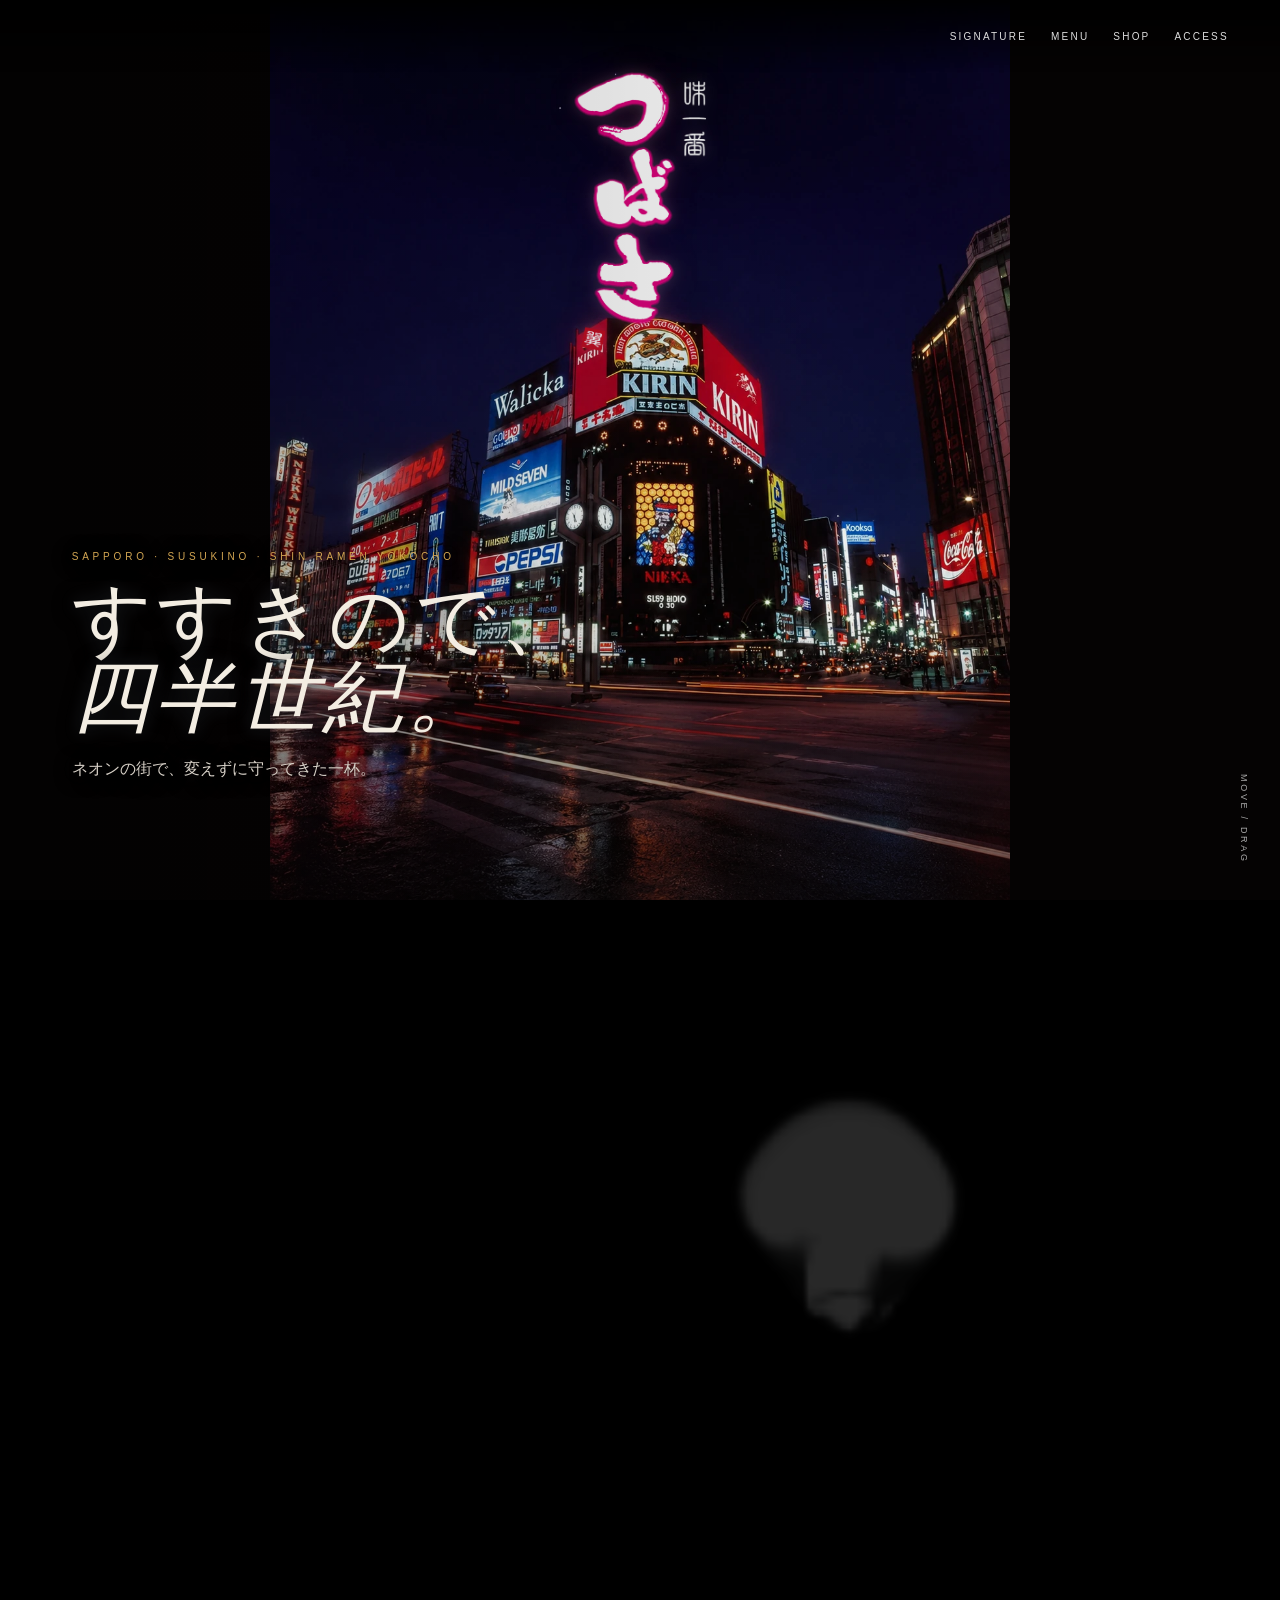
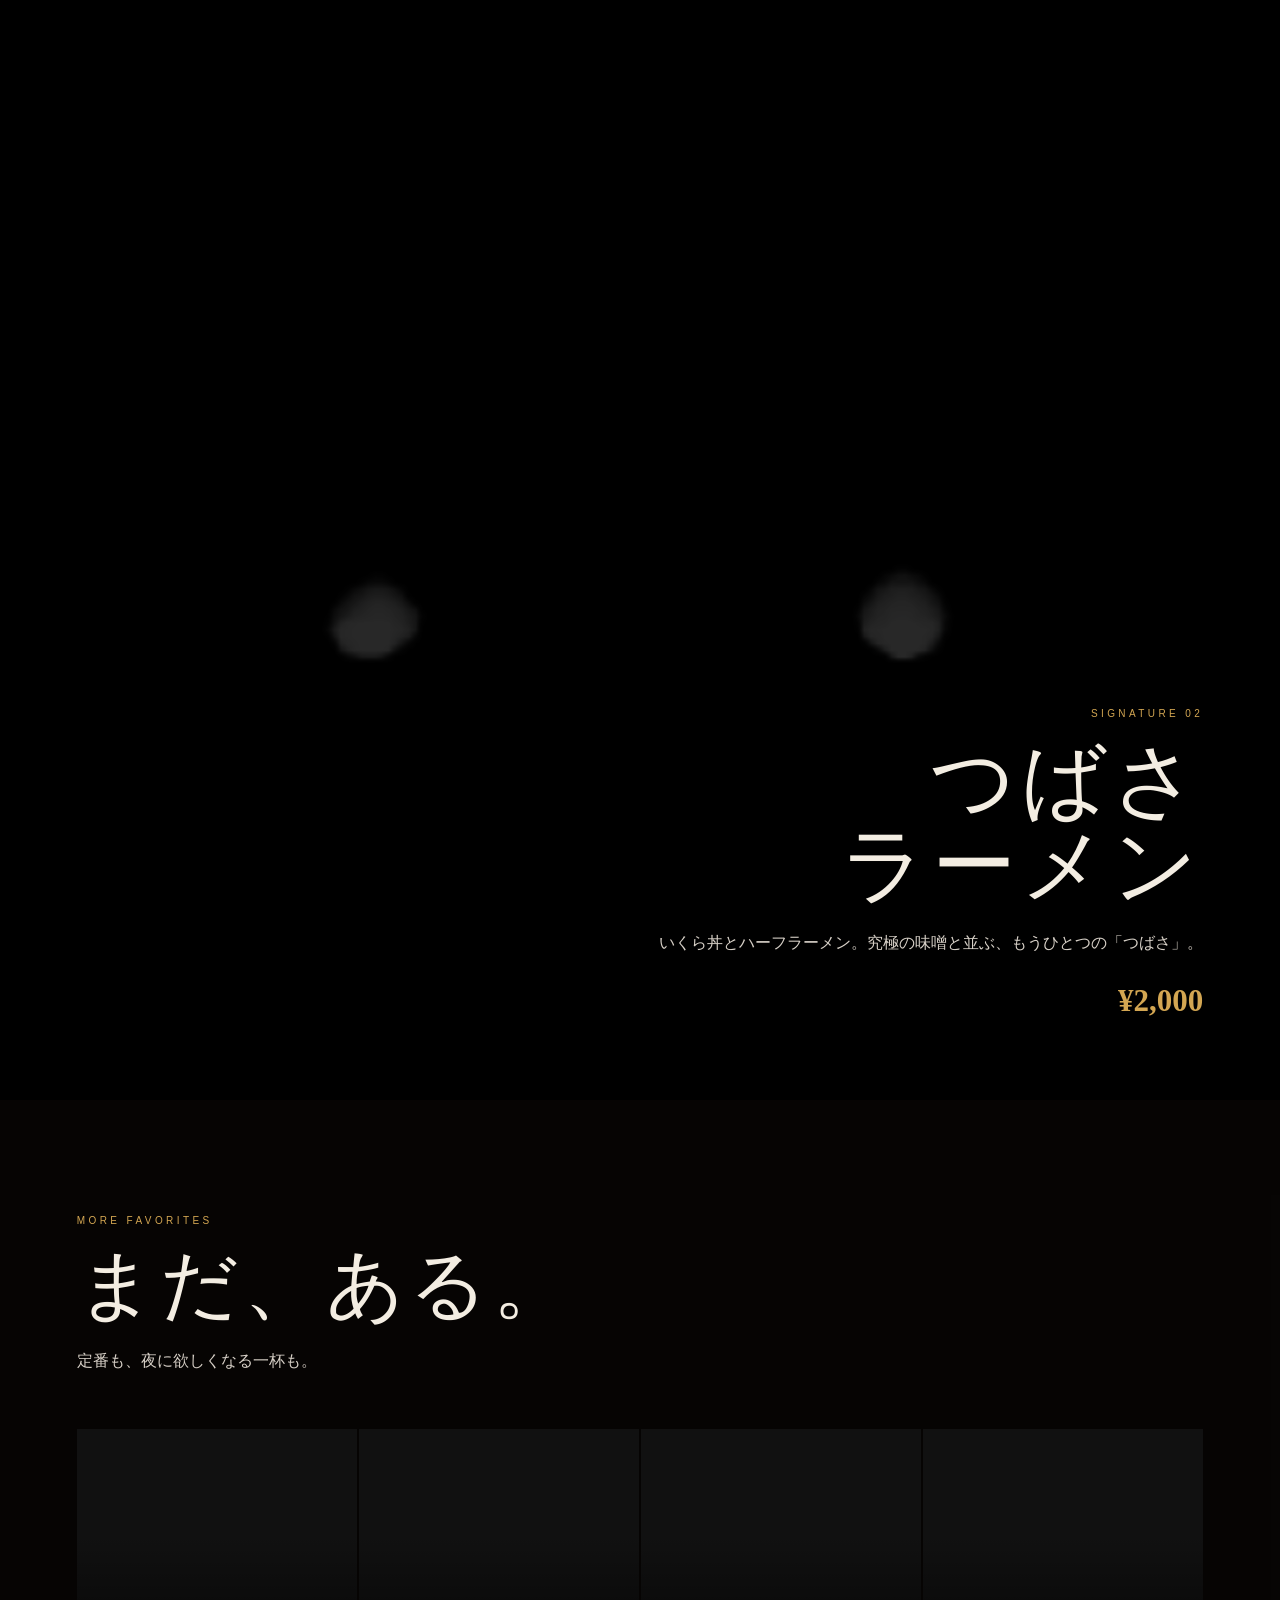
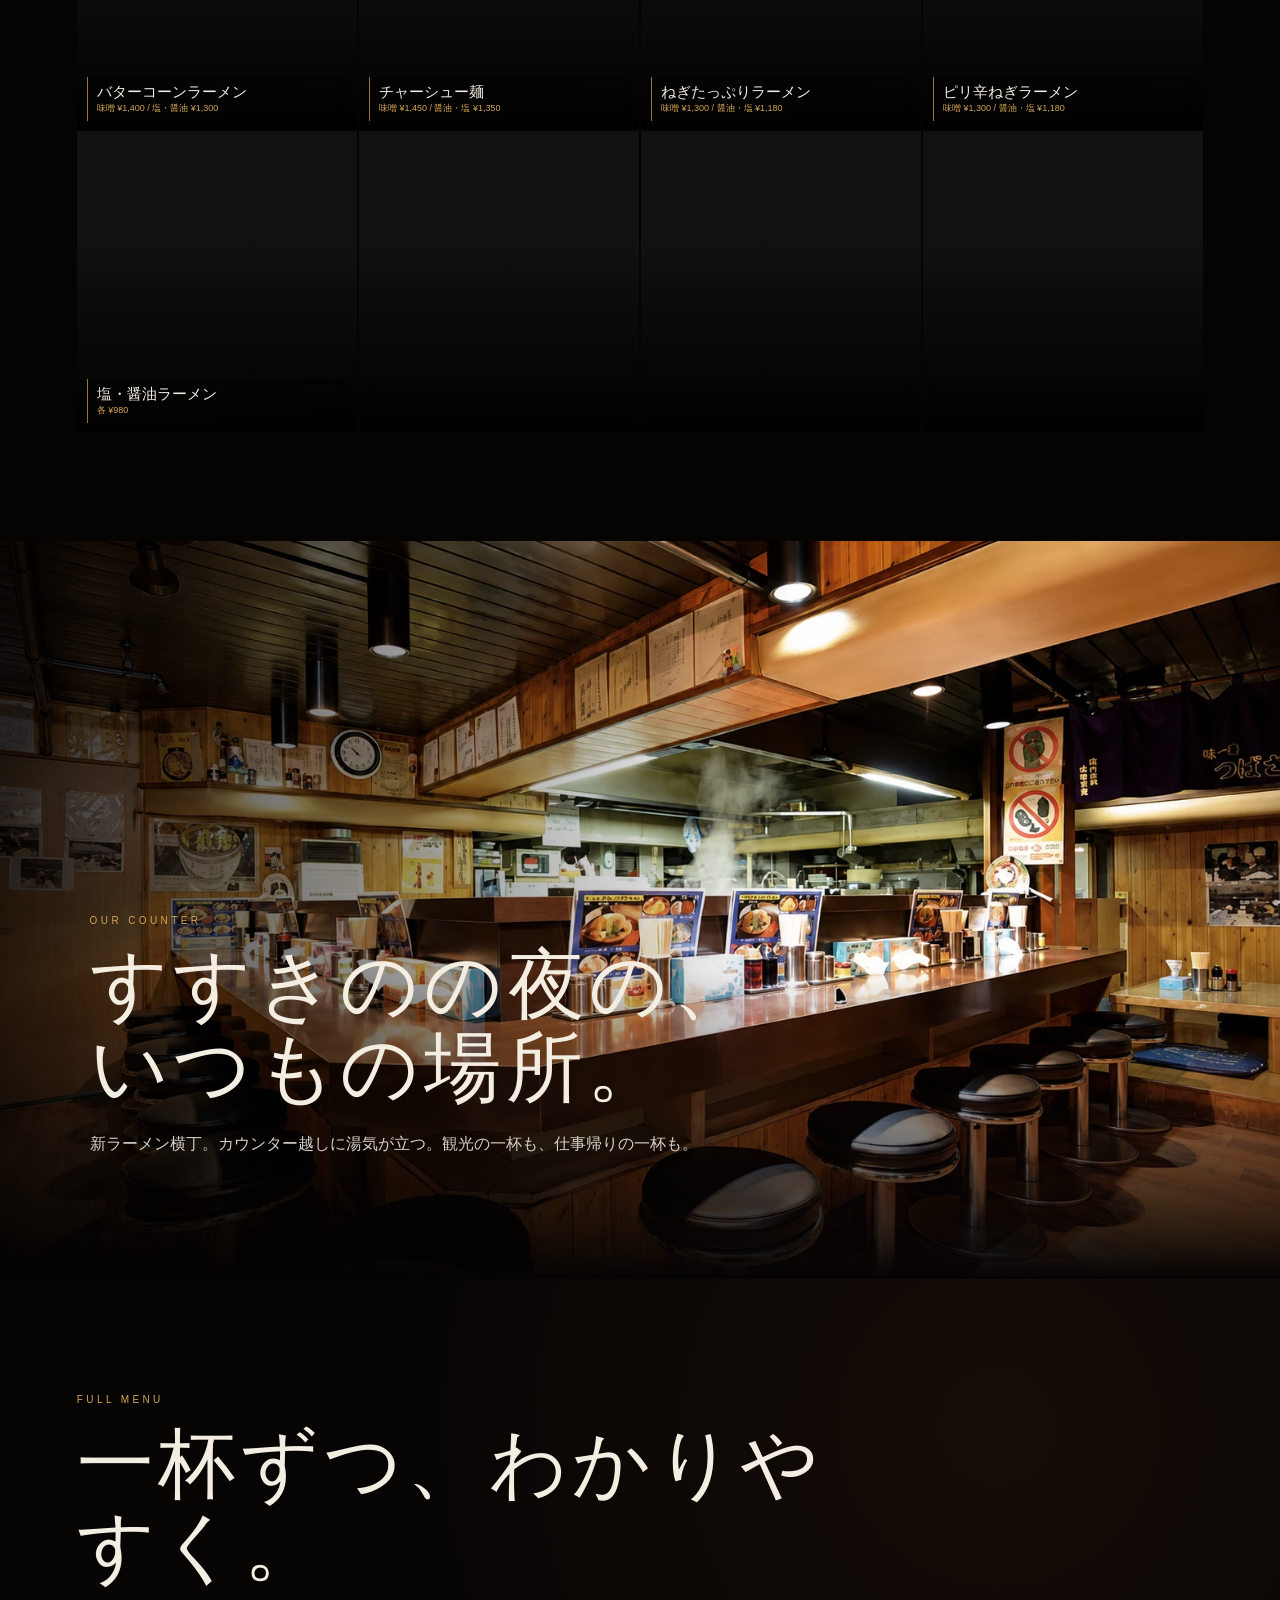
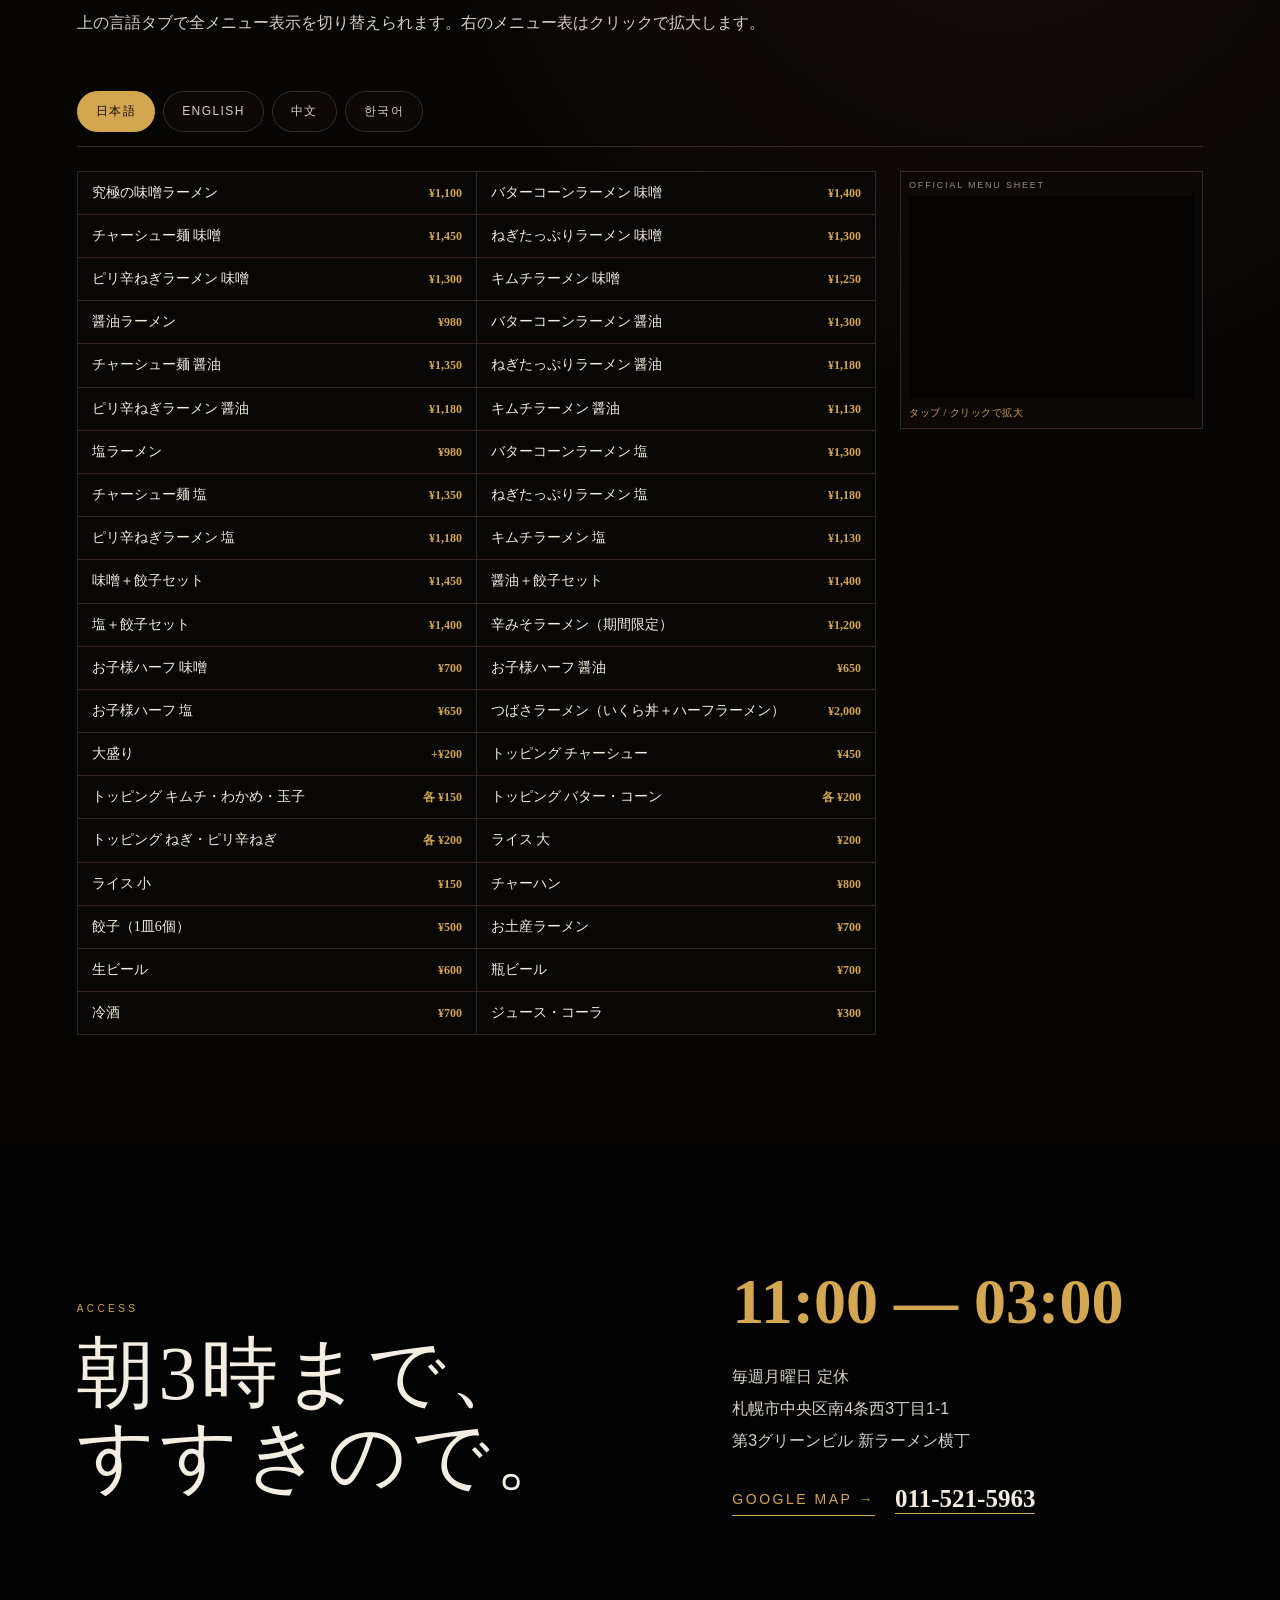
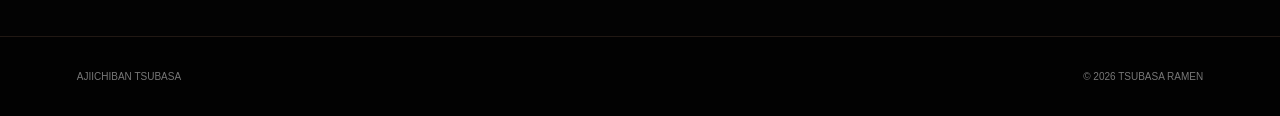
==== commit c15cd94e: "Bust cache for final menu sheets" ====
--- a/index.html
+++ b/index.html
@@ -12,4 +12,4 @@
 <div class="menu-panel" data-panel="zh"><div class="menu-text-list"></div><div class="menu-sheet-card"><small>OFFICIAL MENU SHEET</small><button data-menu="assets/menu-zh-final.png" data-label="简体中文菜单"><img src="assets/menu-zh-final.png" alt="简体中文菜单" loading="eager"></button><strong>点击放大</strong></div></div>
 <div class="menu-panel" data-panel="ko"><div class="menu-text-list"></div><div class="menu-sheet-card"><small>OFFICIAL MENU SHEET</small><button data-menu="assets/menu-ko-final.png" data-label="한국어 메뉴"><img src="assets/menu-ko-final.png" alt="한국어 메뉴" loading="eager"></button><strong>탭 / 클릭하여 확대</strong></div></div></section>
 <section id="access" class="section access-section"><div class="access-grid reveal"><div><small>ACCESS</small><h2>朝3時まで、<br>すすきので。</h2></div><div class="access-data"><strong class="hours">11:00 — 03:00</strong><p>毎週月曜日 定休<br>札幌市中央区南4条西3丁目1-1<br>第3グリーンビル 新ラーメン横丁</p><div class="access-actions"><a class="map" href="https://www.google.com/maps/search/?api=1&query=%E5%91%B3%E4%B8%80%E7%95%AA%E3%81%A4%E3%81%B0%E3%81%95%20%E6%9C%AD%E5%B9%8C%E5%B8%82%E4%B8%AD%E5%A4%AE%E5%8C%BA%E5%8D%974%E6%9D%A1%E8%A5%BF3%E4%B8%81%E7%9B%AE1-1" target="_blank" rel="noopener">GOOGLE MAP →</a><a class="tel" href="tel:0115215963">011-521-5963</a></div></div></div></section>
-</main><footer><span>AJIICHIBAN TSUBASA</span><span>© 2026 TSUBASA RAMEN</span></footer><dialog id="menuDialog"><button class="close" aria-label="閉じる">×</button><h2 id="menuLabel"></h2><img id="menuImage" alt=""></dialog><script src="app.js?v=menu-text-restored-1"></script><script src="hero-sync.js?v=hero-sync-1"></script><script src="steam-loader.js?v=steam-wispy-mobile-1"></script><script src="top-webgl-fallback.js?v=fluid-text-official-1"></script><script type="module" src="fluid-text.js?v=fluid-text-official-1"></script></body></html>+</main><footer><span>AJIICHIBAN TSUBASA</span><span>© 2026 TSUBASA RAMEN</span></footer><dialog id="menuDialog"><button class="close" aria-label="閉じる">×</button><h2 id="menuLabel"></h2><img id="menuImage" alt=""></dialog><script src="app.js?v=menu-final-sheets-2"></script><script src="hero-sync.js?v=hero-sync-1"></script><script src="steam-loader.js?v=steam-wispy-mobile-1"></script><script src="top-webgl-fallback.js?v=fluid-text-official-1"></script><script type="module" src="fluid-text.js?v=fluid-text-official-1"></script></body></html>
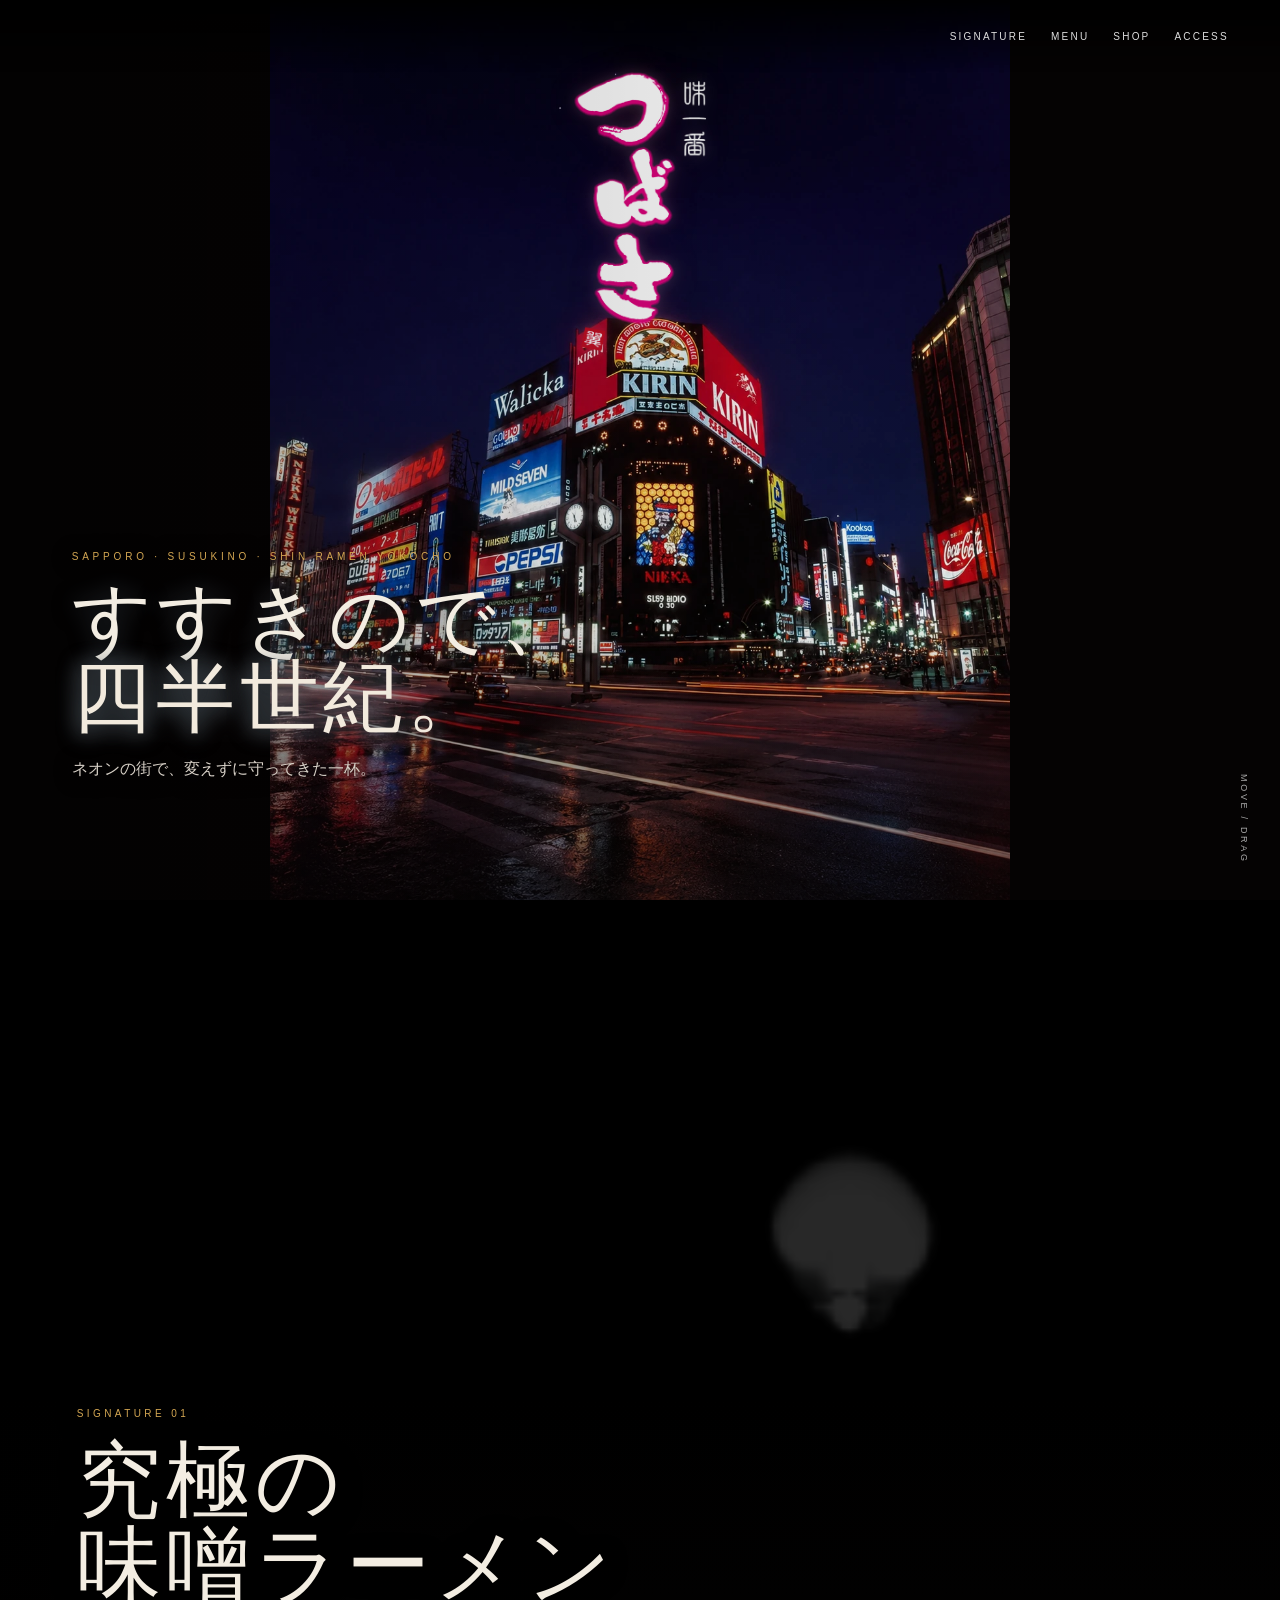
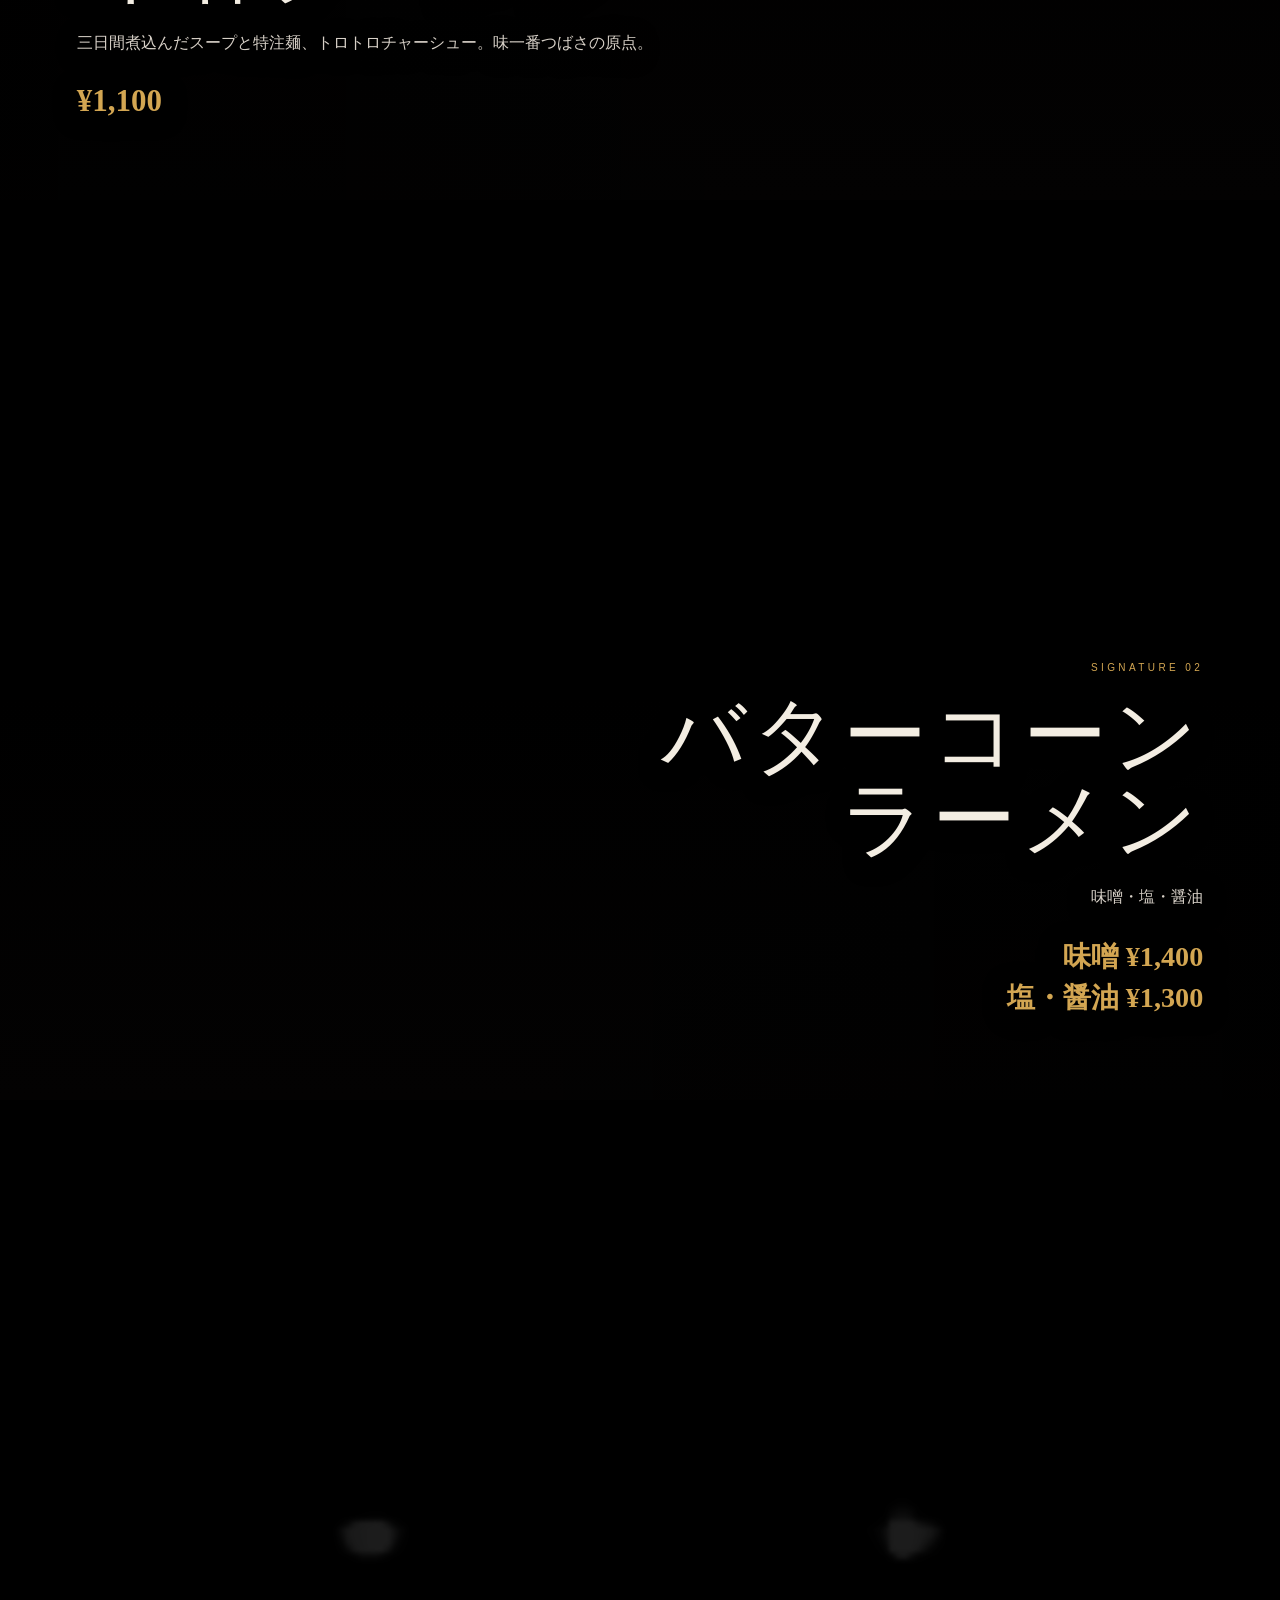
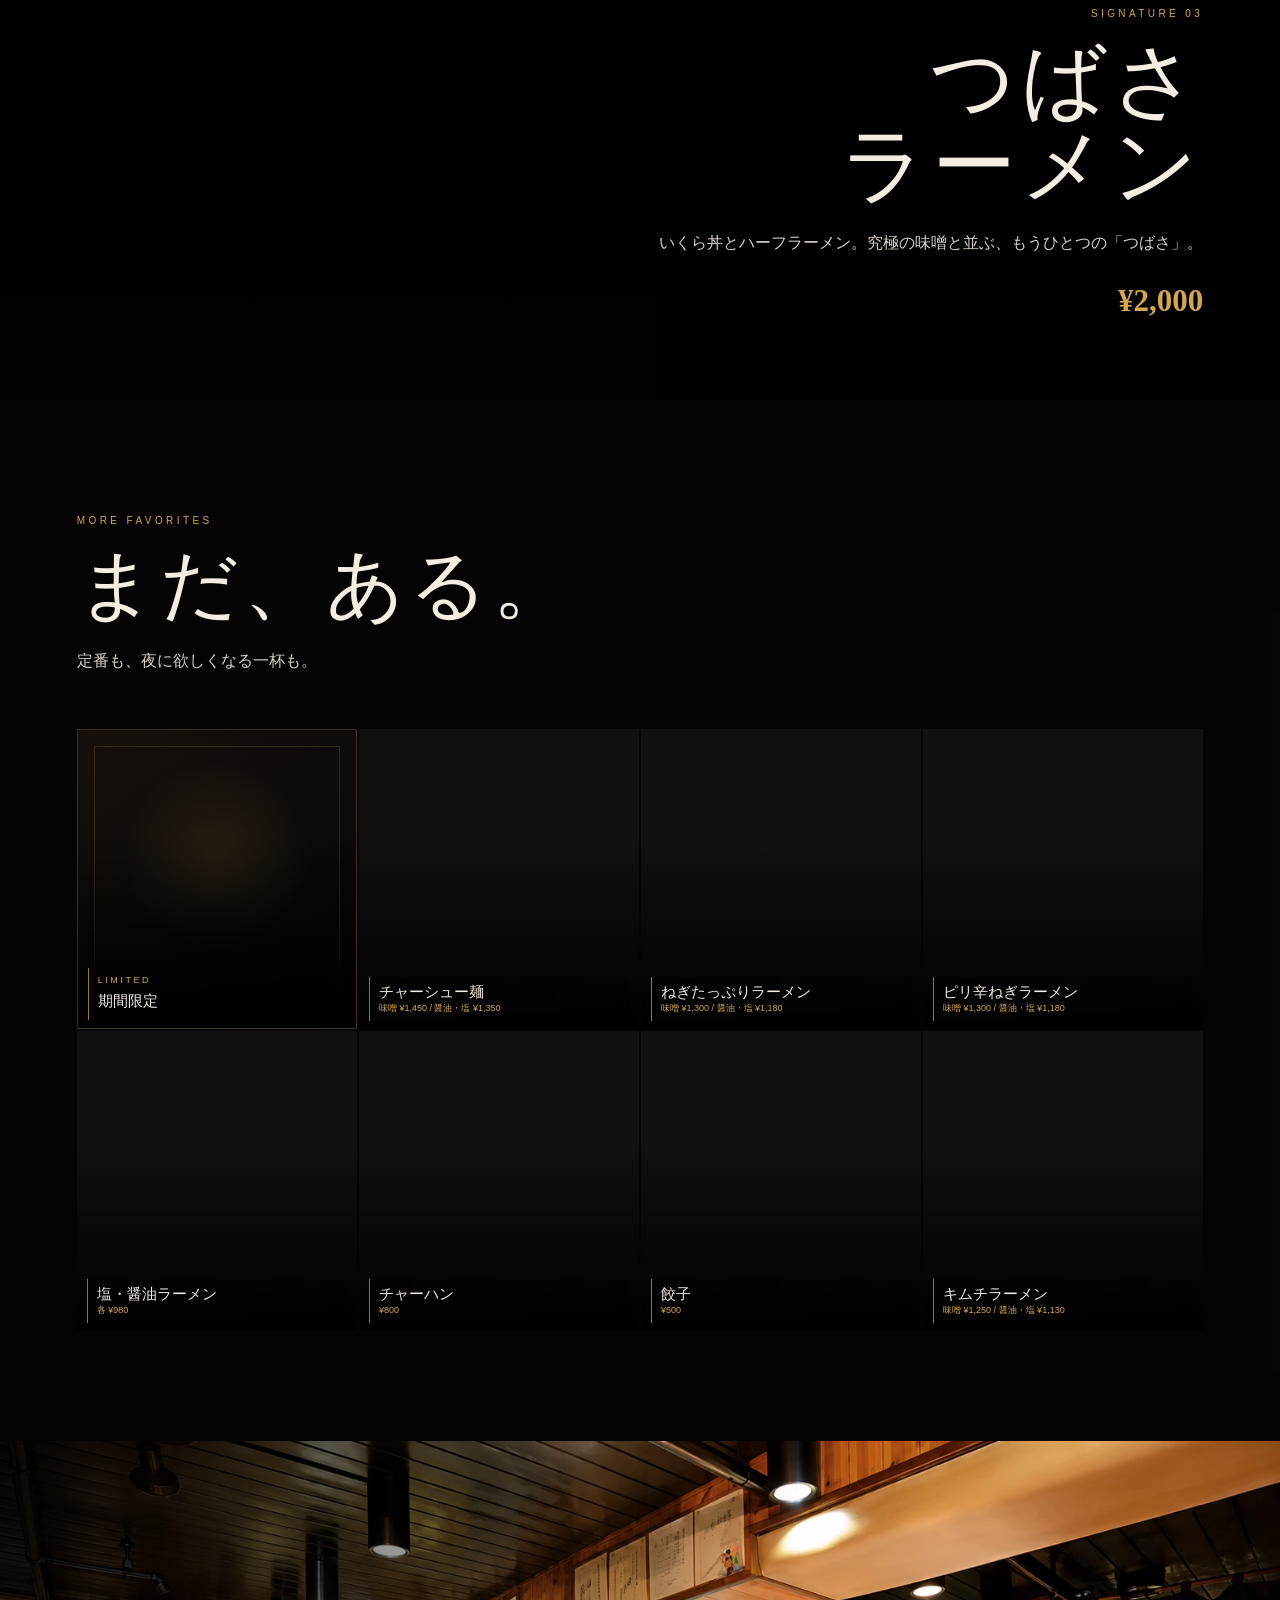
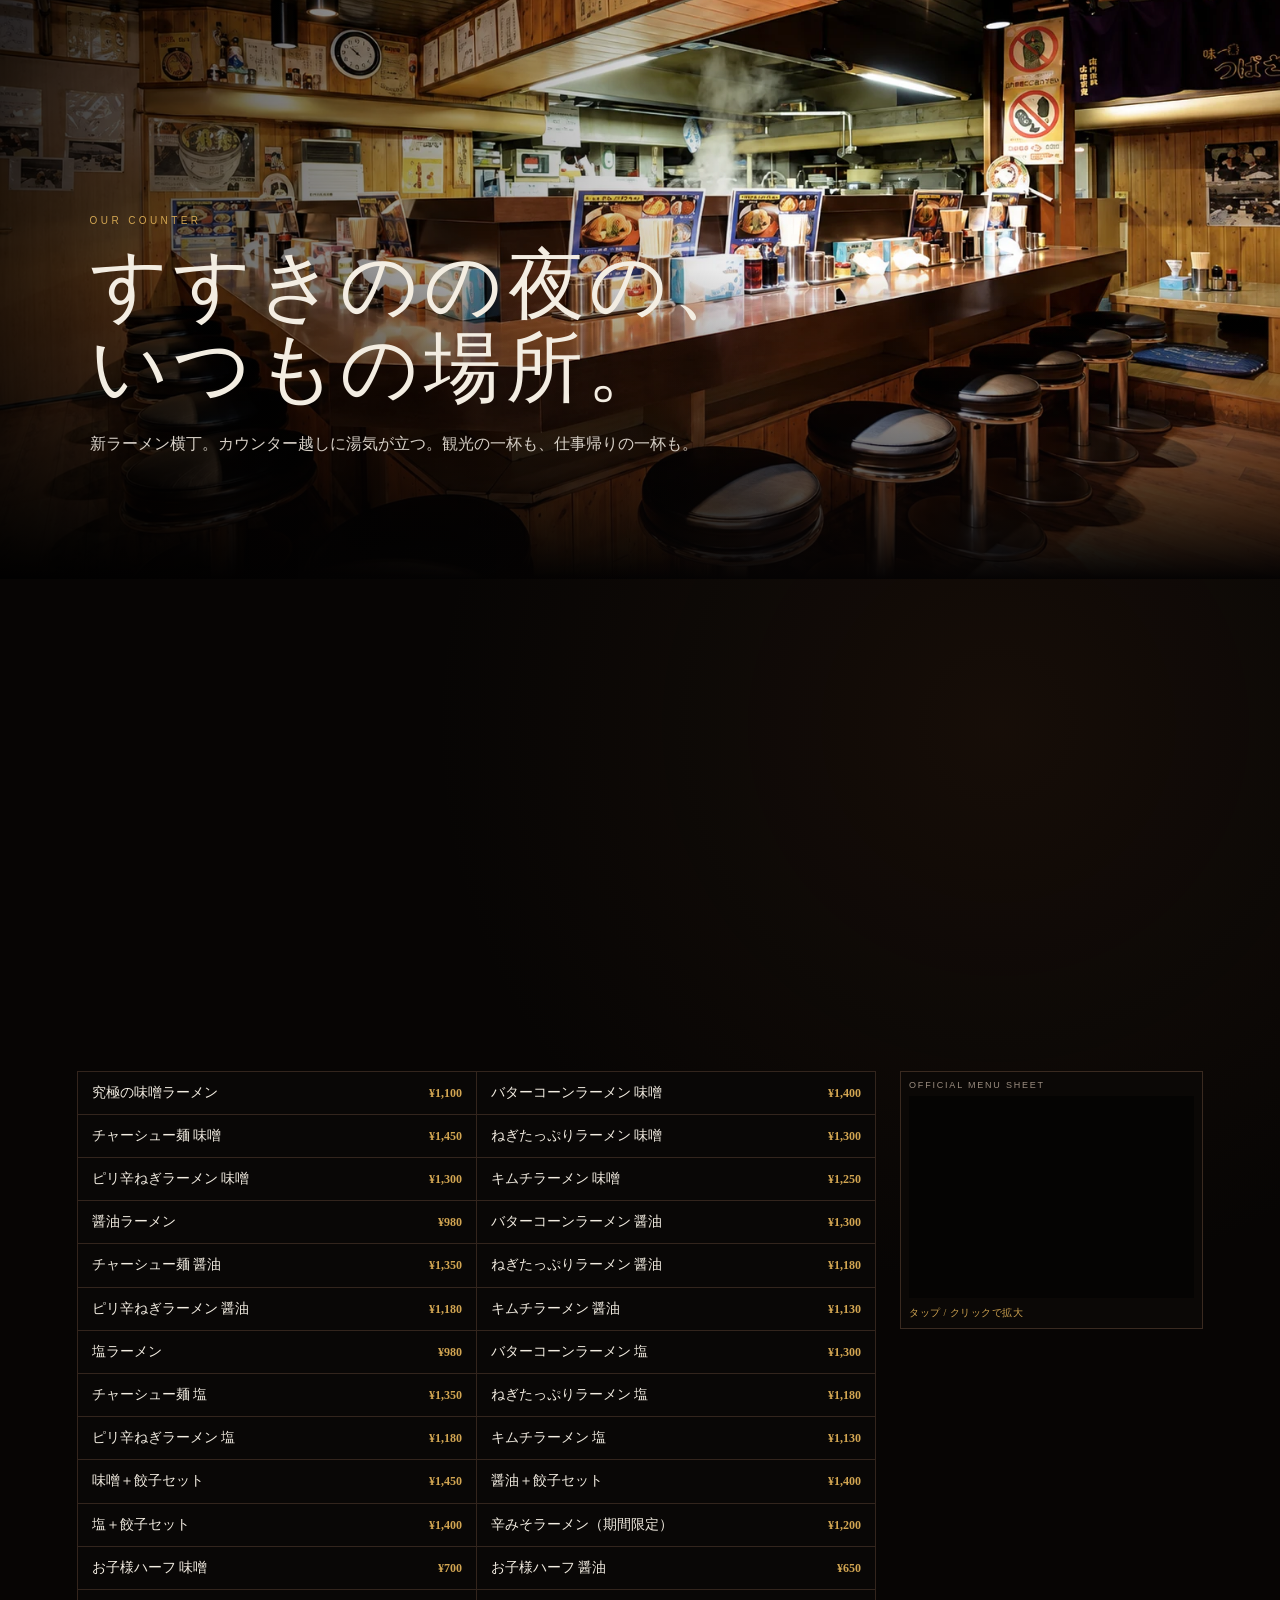
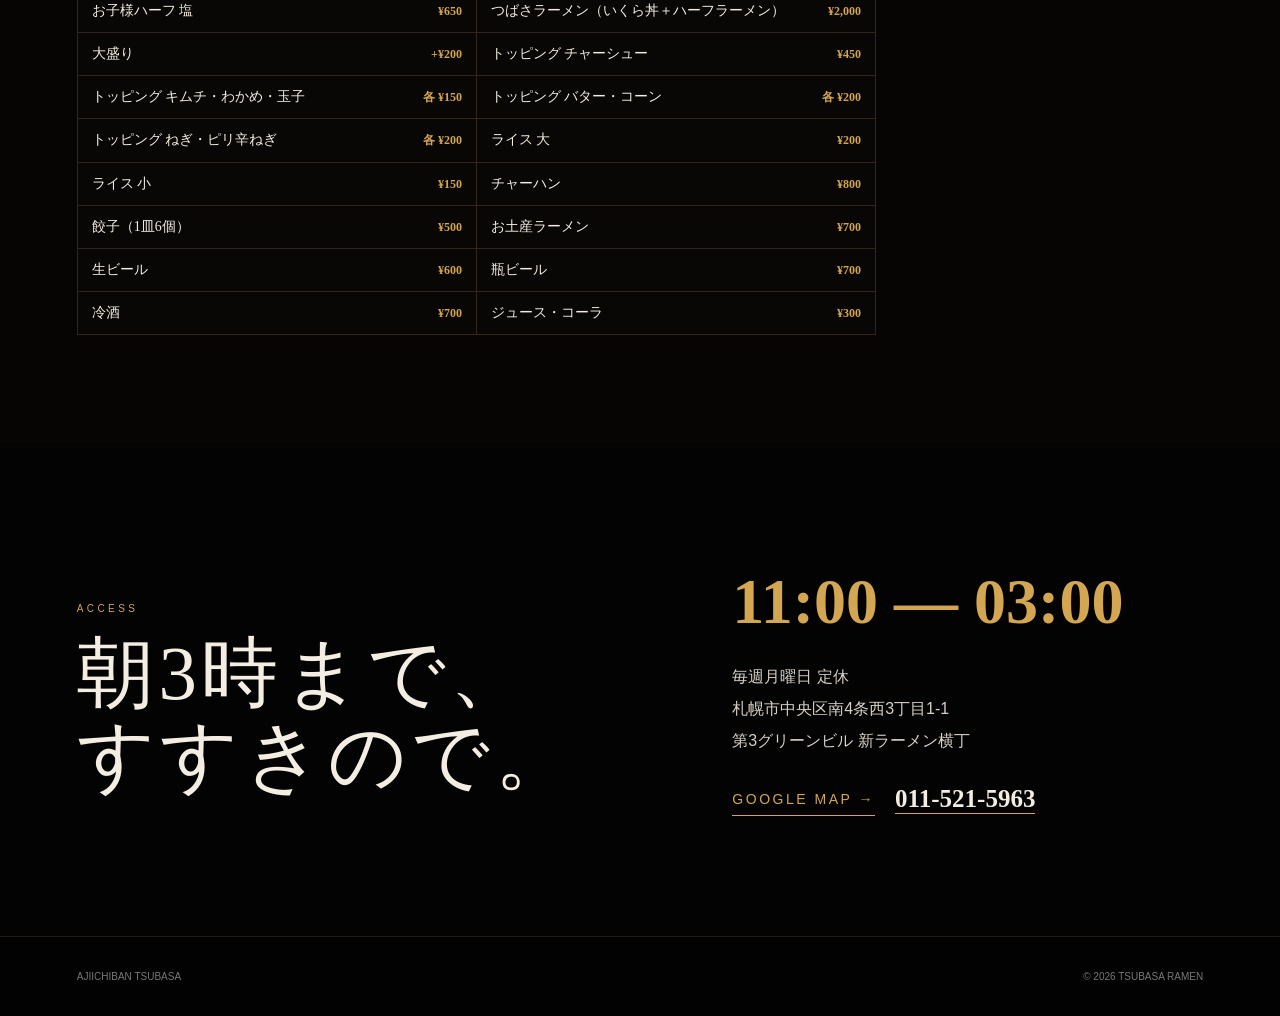
==== commit 7d25ec05: "Enhance hero and feature butter corn ramen" ====
--- a/index.html
+++ b/index.html
@@ -3,8 +3,9 @@
 <div class="noise" aria-hidden="true"></div><header class="site-header"><nav><a href="#signature">SIGNATURE</a><a href="#favorites">MENU</a><a href="#shop">SHOP</a><a href="#access">ACCESS</a></nav></header><main>
 <section id="top" class="scene hero"><div id="fluidTextStage" class="fluid-text-stage" data-slide="assets/susukino-top.webp" data-logo="assets/tsubasa-logo.png" aria-label="すすきの交差点と味一番つばさロゴ"><img class="hero-bg" src="assets/susukino-top.webp" alt="すすきの交差点" fetchpriority="high"><img class="hero-logo" src="assets/tsubasa-logo.png" alt="味一番つばさ" fetchpriority="high"></div><div class="veil"></div><div class="hero-copy reveal"><small>SAPPORO · SUSUKINO · SHIN RAMEN YOKOCHO</small><h1>すすきので、<br><em>四半世紀。</em></h1><p>ネオンの街で、変えずに守ってきた一杯。</p></div><span class="scroll">MOVE / DRAG</span></section>
 <section id="signature" class="scene signature signature-miso"><img class="media" src="assets/ultimate-miso.webp" alt="究極の味噌ラーメン"><canvas class="fx-canvas fx-steam steam-miso" data-effect="steam" data-profile="miso" aria-hidden="true"></canvas><div class="veil food-veil"></div><div class="signature-copy reveal"><small>SIGNATURE 01</small><h2>究極の<br>味噌ラーメン</h2><p>三日間煮込んだスープと特注麺、トロトロチャーシュー。味一番つばさの原点。</p><strong class="price">¥1,100</strong></div></section>
-<section class="scene signature signature-tsubasa"><img class="media" src="assets/tsubasa-ramen.webp" alt="つばさラーメン いくら丼とハーフラーメン"><canvas class="fx-canvas fx-steam steam-tsubasa steam-tsubasa-a" data-effect="steam" data-profile="tsubasa-a" aria-hidden="true"></canvas><canvas class="fx-canvas fx-steam steam-tsubasa steam-tsubasa-b" data-effect="steam" data-profile="tsubasa-b" aria-hidden="true"></canvas><div class="veil tsubasa-veil"></div><div class="signature-copy right reveal"><small>SIGNATURE 02</small><h2>つばさ<br>ラーメン</h2><p>いくら丼とハーフラーメン。究極の味噌と並ぶ、もうひとつの「つばさ」。</p><strong class="price">¥2,000</strong></div></section>
-<section id="favorites" class="section favorites"><header class="section-head reveal"><small>MORE FAVORITES</small><h2>まだ、ある。</h2><p>定番も、夜に欲しくなる一杯も。</p></header><div class="food-grid"><article class="food-card reveal"><img src="assets/butter-corn.webp" alt="バターコーンラーメン"><div><h3>バターコーンラーメン</h3><p>味噌 ¥1,400 / 塩・醤油 ¥1,300</p></div></article><article class="food-card reveal"><img src="assets/chashu.webp" alt="チャーシュー麺"><div><h3>チャーシュー麺</h3><p>味噌 ¥1,450 / 醤油・塩 ¥1,350</p></div></article><article class="food-card reveal"><img src="assets/negi.webp" alt="ねぎたっぷりラーメン"><div><h3>ねぎたっぷりラーメン</h3><p>味噌 ¥1,300 / 醤油・塩 ¥1,180</p></div></article><article class="food-card reveal"><img src="assets/spicy-negi.webp" alt="ピリ辛ねぎラーメン"><div><h3>ピリ辛ねぎラーメン</h3><p>味噌 ¥1,300 / 醤油・塩 ¥1,180</p></div></article><article class="food-card reveal"><img src="assets/shio-shoyu.webp" alt="塩・醤油ラーメン"><div><h3>塩・醤油ラーメン</h3><p>各 ¥980</p></div></article><article class="food-card reveal"><img src="assets/fried-rice.webp" alt="チャーハン"><div><h3>チャーハン</h3><p>¥800</p></div></article><article class="food-card reveal"><img src="assets/gyoza.webp" alt="餃子"><div><h3>餃子</h3><p>¥500</p></div></article><article class="food-card reveal"><img src="assets/kimchi.webp" alt="キムチラーメン"><div><h3>キムチラーメン</h3><p>味噌 ¥1,250 / 醤油・塩 ¥1,130</p></div></article></div></section>
+<section class="scene signature signature-butter-corn"><img class="media" src="assets/butter-corn.webp" alt="バターコーンラーメン"><div class="veil butter-corn-veil"></div><div class="signature-copy right reveal"><small>SIGNATURE 02</small><h2>バターコーン<br>ラーメン</h2><p>味噌・塩・醤油</p><strong class="price price-list">味噌 ¥1,400<br>塩・醤油 ¥1,300</strong></div></section>
+<section class="scene signature signature-tsubasa"><img class="media" src="assets/tsubasa-ramen.webp" alt="つばさラーメン いくら丼とハーフラーメン"><canvas class="fx-canvas fx-steam steam-tsubasa steam-tsubasa-a" data-effect="steam" data-profile="tsubasa-a" aria-hidden="true"></canvas><canvas class="fx-canvas fx-steam steam-tsubasa steam-tsubasa-b" data-effect="steam" data-profile="tsubasa-b" aria-hidden="true"></canvas><div class="veil tsubasa-veil"></div><div class="signature-copy right reveal"><small>SIGNATURE 03</small><h2>つばさ<br>ラーメン</h2><p>いくら丼とハーフラーメン。究極の味噌と並ぶ、もうひとつの「つばさ」。</p><strong class="price">¥2,000</strong></div></section>
+<section id="favorites" class="section favorites"><header class="section-head reveal"><small>MORE FAVORITES</small><h2>まだ、ある。</h2><p>定番も、夜に欲しくなる一杯も。</p></header><div class="food-grid"><article class="food-card limited-pending reveal" aria-label="期間限定"><div><small>LIMITED</small><h3>期間限定</h3></div></article><article class="food-card reveal"><img src="assets/chashu.webp" alt="チャーシュー麺"><div><h3>チャーシュー麺</h3><p>味噌 ¥1,450 / 醤油・塩 ¥1,350</p></div></article><article class="food-card reveal"><img src="assets/negi.webp" alt="ねぎたっぷりラーメン"><div><h3>ねぎたっぷりラーメン</h3><p>味噌 ¥1,300 / 醤油・塩 ¥1,180</p></div></article><article class="food-card reveal"><img src="assets/spicy-negi.webp" alt="ピリ辛ねぎラーメン"><div><h3>ピリ辛ねぎラーメン</h3><p>味噌 ¥1,300 / 醤油・塩 ¥1,180</p></div></article><article class="food-card reveal"><img src="assets/shio-shoyu.webp" alt="塩・醤油ラーメン"><div><h3>塩・醤油ラーメン</h3><p>各 ¥980</p></div></article><article class="food-card reveal"><img src="assets/fried-rice.webp" alt="チャーハン"><div><h3>チャーハン</h3><p>¥800</p></div></article><article class="food-card reveal"><img src="assets/gyoza.webp" alt="餃子"><div><h3>餃子</h3><p>¥500</p></div></article><article class="food-card reveal"><img src="assets/kimchi.webp" alt="キムチラーメン"><div><h3>キムチラーメン</h3><p>味噌 ¥1,250 / 醤油・塩 ¥1,130</p></div></article></div></section>
 <section id="shop" class="shop-section"><div class="shop-photo media"></div><div class="veil shop-veil"></div><div class="shop-copy reveal"><small>OUR COUNTER</small><h2>すすきのの夜の、<br>いつもの場所。</h2><p>新ラーメン横丁。カウンター越しに湯気が立つ。観光の一杯も、仕事帰りの一杯も。</p></div></section>
 <section id="menu" class="section menu-section"><header class="section-head reveal"><small>FULL MENU</small><h2>一杯ずつ、わかりやすく。</h2><p>上の言語タブで全メニュー表示を切り替えられます。右のメニュー表はクリックで拡大します。</p></header><div class="menu-toolbar reveal" role="tablist"><button class="menu-tab active" data-lang="ja" role="tab">日本語</button><button class="menu-tab" data-lang="en" role="tab">ENGLISH</button><button class="menu-tab" data-lang="zh" role="tab">中文</button><button class="menu-tab" data-lang="ko" role="tab">한국어</button></div>
 <div class="menu-panel active" data-panel="ja"><div class="menu-text-list"></div><div class="menu-sheet-card"><small>OFFICIAL MENU SHEET</small><button data-menu="assets/menu-ja.webp" data-label="日本語メニュー"><img src="assets/menu-ja.webp" alt="日本語メニュー表"></button><strong>タップ / クリックで拡大</strong></div></div>
@@ -12,4 +13,4 @@
 <div class="menu-panel" data-panel="zh"><div class="menu-text-list"></div><div class="menu-sheet-card"><small>OFFICIAL MENU SHEET</small><button data-menu="assets/menu-zh-final.png" data-label="简体中文菜单"><img src="assets/menu-zh-final.png" alt="简体中文菜单" loading="eager"></button><strong>点击放大</strong></div></div>
 <div class="menu-panel" data-panel="ko"><div class="menu-text-list"></div><div class="menu-sheet-card"><small>OFFICIAL MENU SHEET</small><button data-menu="assets/menu-ko-final.png" data-label="한국어 메뉴"><img src="assets/menu-ko-final.png" alt="한국어 메뉴" loading="eager"></button><strong>탭 / 클릭하여 확대</strong></div></div></section>
 <section id="access" class="section access-section"><div class="access-grid reveal"><div><small>ACCESS</small><h2>朝3時まで、<br>すすきので。</h2></div><div class="access-data"><strong class="hours">11:00 — 03:00</strong><p>毎週月曜日 定休<br>札幌市中央区南4条西3丁目1-1<br>第3グリーンビル 新ラーメン横丁</p><div class="access-actions"><a class="map" href="https://www.google.com/maps/search/?api=1&query=%E5%91%B3%E4%B8%80%E7%95%AA%E3%81%A4%E3%81%B0%E3%81%95%20%E6%9C%AD%E5%B9%8C%E5%B8%82%E4%B8%AD%E5%A4%AE%E5%8C%BA%E5%8D%974%E6%9D%A1%E8%A5%BF3%E4%B8%81%E7%9B%AE1-1" target="_blank" rel="noopener">GOOGLE MAP →</a><a class="tel" href="tel:0115215963">011-521-5963</a></div></div></div></section>
-</main><footer><span>AJIICHIBAN TSUBASA</span><span>© 2026 TSUBASA RAMEN</span></footer><dialog id="menuDialog"><button class="close" aria-label="閉じる">×</button><h2 id="menuLabel"></h2><img id="menuImage" alt=""></dialog><script src="app.js?v=menu-final-sheets-2"></script><script src="hero-sync.js?v=hero-sync-1"></script><script src="steam-loader.js?v=steam-wispy-mobile-1"></script><script src="top-webgl-fallback.js?v=fluid-text-official-1"></script><script type="module" src="fluid-text.js?v=fluid-text-official-1"></script></body></html>+</main><footer><span>AJIICHIBAN TSUBASA</span><span>© 2026 TSUBASA RAMEN</span></footer><dialog id="menuDialog"><button class="close" aria-label="閉じる">×</button><h2 id="menuLabel"></h2><img id="menuImage" alt=""></dialog><script src="app.js?v=menu-final-sheets-2"></script><script src="hero-sync.js?v=hero-sync-2"></script><script src="steam-loader.js?v=steam-natural-tsubasa-1"></script><script src="top-webgl-fallback.js?v=fluid-top-stronger-1"></script><script type="module" src="fluid-text.js?v=fluid-top-stronger-1"></script></body></html>
--- a/refine.css
+++ b/refine.css
@@ -1 +1,15 @@
-.hero-logo{left:50%!important;right:auto!important;top:8vh!important;transform:translateX(-50%)!important;height:31vh!important;max-width:22vw!important;opacity:1!important;animation:none!important;z-index:4!important;filter:drop-shadow(0 0 7px rgba(255,255,255,.16)) drop-shadow(0 0 15px rgba(215,30,70,.14))!important}.fluid-text-stage.fluid-ready .hero-logo{opacity:1!important}.hero-copy{transform:translate3d(calc(var(--fx-x,0)*1px),calc(var(--fx-y,0)*1px),0);transition:transform .10s linear;text-shadow:0 2px 22px rgba(0,0,0,.78),calc(var(--fx-x,0)*.20px) calc(var(--fx-y,0)*.20px) 18px rgba(175,205,235,.18)}.signature .media{filter:brightness(.66) contrast(1.10) saturate(1.02)!important}.signature .fx-steam{mix-blend-mode:screen;opacity:.58;transform:none!important;pointer-events:none}.food-card{min-height:300px;overflow:hidden}.food-card>img{width:100%;height:100%;object-fit:cover;object-position:50% 43%;transform:scale(1.06)}.food-card:nth-child(1)>img{object-position:50% 47%;transform:scale(1.13)}.food-card:nth-child(2)>img{object-position:50% 46%;transform:scale(1.11)}.food-card:nth-child(3)>img,.food-card:nth-child(4)>img,.food-card:nth-child(8)>img{object-position:50% 45%;transform:scale(1.10)}.food-card:nth-child(5)>img{object-position:50% 48%;transform:scale(1.12)}.food-card:nth-child(6)>img,.food-card:nth-child(7)>img{object-position:50% 50%;transform:scale(1.08)}.food-card>div{left:10px;right:10px;bottom:8px;padding:7px 9px;background:linear-gradient(90deg,rgba(4,3,3,.88),rgba(4,3,3,.12));backdrop-filter:blur(3px);border-left:1px solid rgba(211,166,82,.7)}.food-card h3{font-size:15px;margin:0 0 2px;line-height:1.15}.food-card p{font-size:9px;line-height:1.15}.menu-section{background:radial-gradient(circle at 78% 10%,rgba(91,53,27,.18),transparent 34%),#070504}.menu-toolbar{display:flex;gap:8px;flex-wrap:wrap;margin:28px 0 24px;border-bottom:1px solid var(--line);padding-bottom:14px}.menu-tab{border:1px solid #3b2c22;background:#0b0806;color:#d8cec3;padding:11px 18px;border-radius:999px;font-size:12px;letter-spacing:.12em;cursor:pointer}.menu-tab.active{background:var(--gold);color:#100b07;border-color:var(--gold)}.menu-panel{display:none}.menu-panel.active{display:grid;grid-template-columns:minmax(0,1.45fr) minmax(260px,.55fr);gap:24px;align-items:start}.menu-text-list{display:grid;grid-template-columns:1fr 1fr;gap:1px;background:#33251d;border:1px solid #33251d}.menu-row{background:#090706;padding:12px 14px;display:flex;justify-content:space-between;gap:14px;align-items:baseline}.menu-row b{font:400 14px/1.3 "Yu Mincho",serif}.menu-row span{color:var(--gold);font:600 12px Georgia,serif;white-space:nowrap}.menu-row-extra{background:#0c0907}.menu-sheet-card{position:sticky;top:82px;background:#0b0806;border:1px solid #3a2a20;padding:8px}.menu-sheet-card small{display:block;color:#9b8d80;font-size:9px;letter-spacing:.2em;margin-bottom:6px}.menu-sheet-card button{width:100%;border:0;background:transparent;padding:0;cursor:zoom-in}.menu-sheet-card img{display:block;width:100%;height:auto;max-height:none;object-fit:contain;background:#050403}.menu-sheet-card strong{display:block;margin-top:5px;color:var(--gold);font:400 10px "Yu Mincho",serif;letter-spacing:.05em}.menu-links{display:none!important}dialog{border:1px solid #3b2a20!important;background:#070504!important;box-shadow:0 24px 80px rgba(0,0,0,.75)}dialog h2{padding:8px 52px 8px 12px!important;font-size:13px!important;line-height:1.15;border-bottom:1px solid #261b15}dialog img{max-height:89vh!important}.close{top:3px!important}.hero .mobile-fluid-fallback{opacity:.78}.hero .veil{background:linear-gradient(90deg,rgba(0,0,0,.42) 0,rgba(0,0,0,.16) 35%,rgba(0,0,0,.04) 65%),linear-gradient(0deg,rgba(5,3,3,.62) 0,transparent 32%)!important}@media(max-width:700px){.hero-logo{left:50%!important;right:auto!important;top:5.5vh!important;transform:translateX(-50%)!important;height:25vh!important;max-width:25vw!important;opacity:1!important;animation:none!important;z-index:4!important}.fluid-text-stage.fluid-ready .hero-logo{opacity:1!important}.signature .media{filter:brightness(.72) contrast(1.08) saturate(1.02)!important}.signature .fx-steam{opacity:.52!important;transform:none!important}.signature-tsubasa .media{object-fit:cover!important;object-position:50% 40%!important;transform:scale(1.08)}.signature-tsubasa .fx-steam{transform:scale(1.08)!important;transform-origin:50% 40%!important}.food-card{min-height:54vw}.food-card>img{transform:scale(1.09)}.food-card>div{left:6px;right:6px;bottom:6px;padding:6px 7px}.food-card h3{font-size:12px}.food-card p{font-size:8px}.menu-panel.active{grid-template-columns:1fr;gap:10px}.menu-text-list{grid-template-columns:1fr}.menu-row{padding:9px 11px;gap:10px}.menu-row b{font-size:13px;line-height:1.25}.menu-row span{font-size:11px;white-space:normal;text-align:right}.menu-sheet-card{position:static;padding:0;max-width:100%;border:0;background:transparent}.menu-sheet-card small,.menu-sheet-card strong{display:none}.menu-sheet-card button{display:block;width:100%}.menu-sheet-card img{display:block;width:100%;height:auto;max-height:none;aspect-ratio:auto;object-fit:contain;border:1px solid #3a2a20}.hero-copy{transition:none}.hero .mobile-fluid-fallback{opacity:.82}}+.hero-logo{left:50%!important;right:auto!important;top:8vh!important;transform:translateX(-50%)!important;height:31vh!important;max-width:22vw!important;opacity:1!important;animation:none!important;z-index:4!important;filter:drop-shadow(0 0 7px rgba(255,255,255,.16)) drop-shadow(0 0 15px rgba(215,30,70,.14))!important}.fluid-text-stage.fluid-ready .hero-logo{opacity:1!important}.hero-copy{transform:translate3d(calc(var(--fx-x,0)*1px),calc(var(--fx-y,0)*1px),0);transition:transform .10s linear;text-shadow:0 2px 22px rgba(0,0,0,.78),calc(var(--fx-x,0)*.20px) calc(var(--fx-y,0)*.20px) 18px rgba(175,205,235,.18)}.signature .media{filter:brightness(.66) contrast(1.10) saturate(1.02)!important}.signature .fx-steam{mix-blend-mode:screen;opacity:.58;transform:none!important;pointer-events:none}.food-card{min-height:300px;overflow:hidden}.food-card>img{width:100%;height:100%;object-fit:cover;object-position:50% 43%;transform:scale(1.06)}.food-card:nth-child(1)>img{object-position:50% 47%;transform:scale(1.13)}.food-card:nth-child(2)>img{object-position:50% 46%;transform:scale(1.11)}.food-card:nth-child(3)>img,.food-card:nth-child(4)>img,.food-card:nth-child(8)>img{object-position:50% 45%;transform:scale(1.10)}.food-card:nth-child(5)>img{object-position:50% 48%;transform:scale(1.12)}.food-card:nth-child(6)>img,.food-card:nth-child(7)>img{object-position:50% 50%;transform:scale(1.08)}.food-card>div{left:10px;right:10px;bottom:8px;padding:7px 9px;background:linear-gradient(90deg,rgba(4,3,3,.88),rgba(4,3,3,.12));backdrop-filter:blur(3px);border-left:1px solid rgba(211,166,82,.7)}.food-card h3{font-size:15px;margin:0 0 2px;line-height:1.15}.food-card p{font-size:9px;line-height:1.15}.menu-section{background:radial-gradient(circle at 78% 10%,rgba(91,53,27,.18),transparent 34%),#070504}.menu-toolbar{display:flex;gap:8px;flex-wrap:wrap;margin:28px 0 24px;border-bottom:1px solid var(--line);padding-bottom:14px}.menu-tab{border:1px solid #3b2c22;background:#0b0806;color:#d8cec3;padding:11px 18px;border-radius:999px;font-size:12px;letter-spacing:.12em;cursor:pointer}.menu-tab.active{background:var(--gold);color:#100b07;border-color:var(--gold)}.menu-panel{display:none}.menu-panel.active{display:grid;grid-template-columns:minmax(0,1.45fr) minmax(260px,.55fr);gap:24px;align-items:start}.menu-text-list{display:grid;grid-template-columns:1fr 1fr;gap:1px;background:#33251d;border:1px solid #33251d}.menu-row{background:#090706;padding:12px 14px;display:flex;justify-content:space-between;gap:14px;align-items:baseline}.menu-row b{font:400 14px/1.3 "Yu Mincho",serif}.menu-row span{color:var(--gold);font:600 12px Georgia,serif;white-space:nowrap}.menu-row-extra{background:#0c0907}.menu-sheet-card{position:sticky;top:82px;background:#0b0806;border:1px solid #3a2a20;padding:8px}.menu-sheet-card small{display:block;color:#9b8d80;font-size:9px;letter-spacing:.2em;margin-bottom:6px}.menu-sheet-card button{width:100%;border:0;background:transparent;padding:0;cursor:zoom-in}.menu-sheet-card img{display:block;width:100%;height:auto;max-height:none;object-fit:contain;background:#050403}.menu-sheet-card strong{display:block;margin-top:5px;color:var(--gold);font:400 10px "Yu Mincho",serif;letter-spacing:.05em}.menu-links{display:none!important}dialog{border:1px solid #3b2a20!important;background:#070504!important;box-shadow:0 24px 80px rgba(0,0,0,.75)}dialog h2{padding:8px 52px 8px 12px!important;font-size:13px!important;line-height:1.15;border-bottom:1px solid #261b15}dialog img{max-height:89vh!important}.close{top:3px!important}.hero .mobile-fluid-fallback{opacity:.78}.hero .veil{background:linear-gradient(90deg,rgba(0,0,0,.42) 0,rgba(0,0,0,.16) 35%,rgba(0,0,0,.04) 65%),linear-gradient(0deg,rgba(5,3,3,.62) 0,transparent 32%)!important}@media(max-width:700px){.hero-logo{left:50%!important;right:auto!important;top:5.5vh!important;transform:translateX(-50%)!important;height:25vh!important;max-width:25vw!important;opacity:1!important;animation:none!important;z-index:4!important}.fluid-text-stage.fluid-ready .hero-logo{opacity:1!important}.signature .media{filter:brightness(.72) contrast(1.08) saturate(1.02)!important}.signature .fx-steam{opacity:.52!important;transform:none!important}.signature-tsubasa .media{object-fit:cover!important;object-position:50% 40%!important;transform:scale(1.08)}.signature-tsubasa .fx-steam{transform:scale(1.08)!important;transform-origin:50% 40%!important}.food-card{min-height:54vw}.food-card>img{transform:scale(1.09)}.food-card>div{left:6px;right:6px;bottom:6px;padding:6px 7px}.food-card h3{font-size:12px}.food-card p{font-size:8px}.menu-panel.active{grid-template-columns:1fr;gap:10px}.menu-text-list{grid-template-columns:1fr}.menu-row{padding:9px 11px;gap:10px}.menu-row b{font-size:13px;line-height:1.25}.menu-row span{font-size:11px;white-space:normal;text-align:right}.menu-sheet-card{position:static;padding:0;max-width:100%;border:0;background:transparent}.menu-sheet-card small,.menu-sheet-card strong{display:none}.menu-sheet-card button{display:block;width:100%}.menu-sheet-card img{display:block;width:100%;height:auto;max-height:none;aspect-ratio:auto;object-fit:contain;border:1px solid #3a2a20}.hero-copy{transition:none}.hero .mobile-fluid-fallback{opacity:.82}}
+/* Scoped 2026-08-17 revision: stronger existing hero response and approved product order. */
+.hero-copy,.hero-copy.reveal.in{transform:translate3d(calc(var(--fx-x,0)*1px),calc(var(--fx-y,0)*1px),0) skew(calc(var(--fx-x,0)*.025deg),calc(var(--fx-y,0)*.02deg));transition:transform .08s linear;text-shadow:0 2px 22px rgba(0,0,0,.82),calc(var(--fx-x,0)*.34px) calc(var(--fx-y,0)*.34px) 24px rgba(175,205,235,.28)}
+.hero-copy h1 em{position:relative;display:inline-block;color:#f3ede2;font-style:normal;filter:drop-shadow(calc(var(--fx-x,0)*.18px) calc(var(--fx-y,0)*.18px) 9px rgba(202,225,244,.35));transform:translate3d(calc(var(--fx-x,0)*.16px),calc(var(--fx-y,0)*.12px),0) skewX(calc(var(--fx-x,0)*.04deg));will-change:transform,filter}
+.hero-copy h1 em::after{content:"四半世紀。";position:absolute;inset:0;color:#d3a652;opacity:calc(var(--fx-energy,.16)*.16);transform:translate(calc(var(--fx-x,0)*-.10px),calc(var(--fx-y,0)*-.08px));filter:blur(.7px);pointer-events:none}
+.signature-butter-corn .media{object-position:50% 48%;transform:scale(1.02)}
+.butter-corn-veil{background:linear-gradient(270deg,#000c 0,#0005 42%,transparent 70%),linear-gradient(0deg,#030202 0,transparent 45%)}
+.price-list{font-size:clamp(20px,2.2vw,31px);line-height:1.45}
+.limited-pending{background:radial-gradient(circle at 50% 42%,rgba(211,166,82,.12),transparent 42%),linear-gradient(145deg,#17100c,#050403);border:1px solid rgba(211,166,82,.24)}
+.limited-pending::before{content:"";position:absolute;inset:16px;border:1px solid rgba(211,166,82,.18)}
+.limited-pending>div{background:none;border-left:1px solid rgba(211,166,82,.7)}
+.limited-pending small{display:block;color:var(--gold);font-size:9px;letter-spacing:.28em;margin-bottom:8px}
+@media(max-width:700px){.signature-butter-corn .media{object-position:50% 45%;transform:scale(1.08)}.hero-copy h1 em{filter:drop-shadow(calc(var(--fx-x,0)*.22px) calc(var(--fx-y,0)*.22px) 8px rgba(202,225,244,.32))}}
+.signature-tsubasa .fx-steam{opacity:.44!important;filter:blur(1.35px) contrast(.88);mix-blend-mode:screen}
+@media(max-width:700px){.signature-tsubasa .fx-steam{opacity:.40!important;filter:blur(1px) contrast(.9)}}
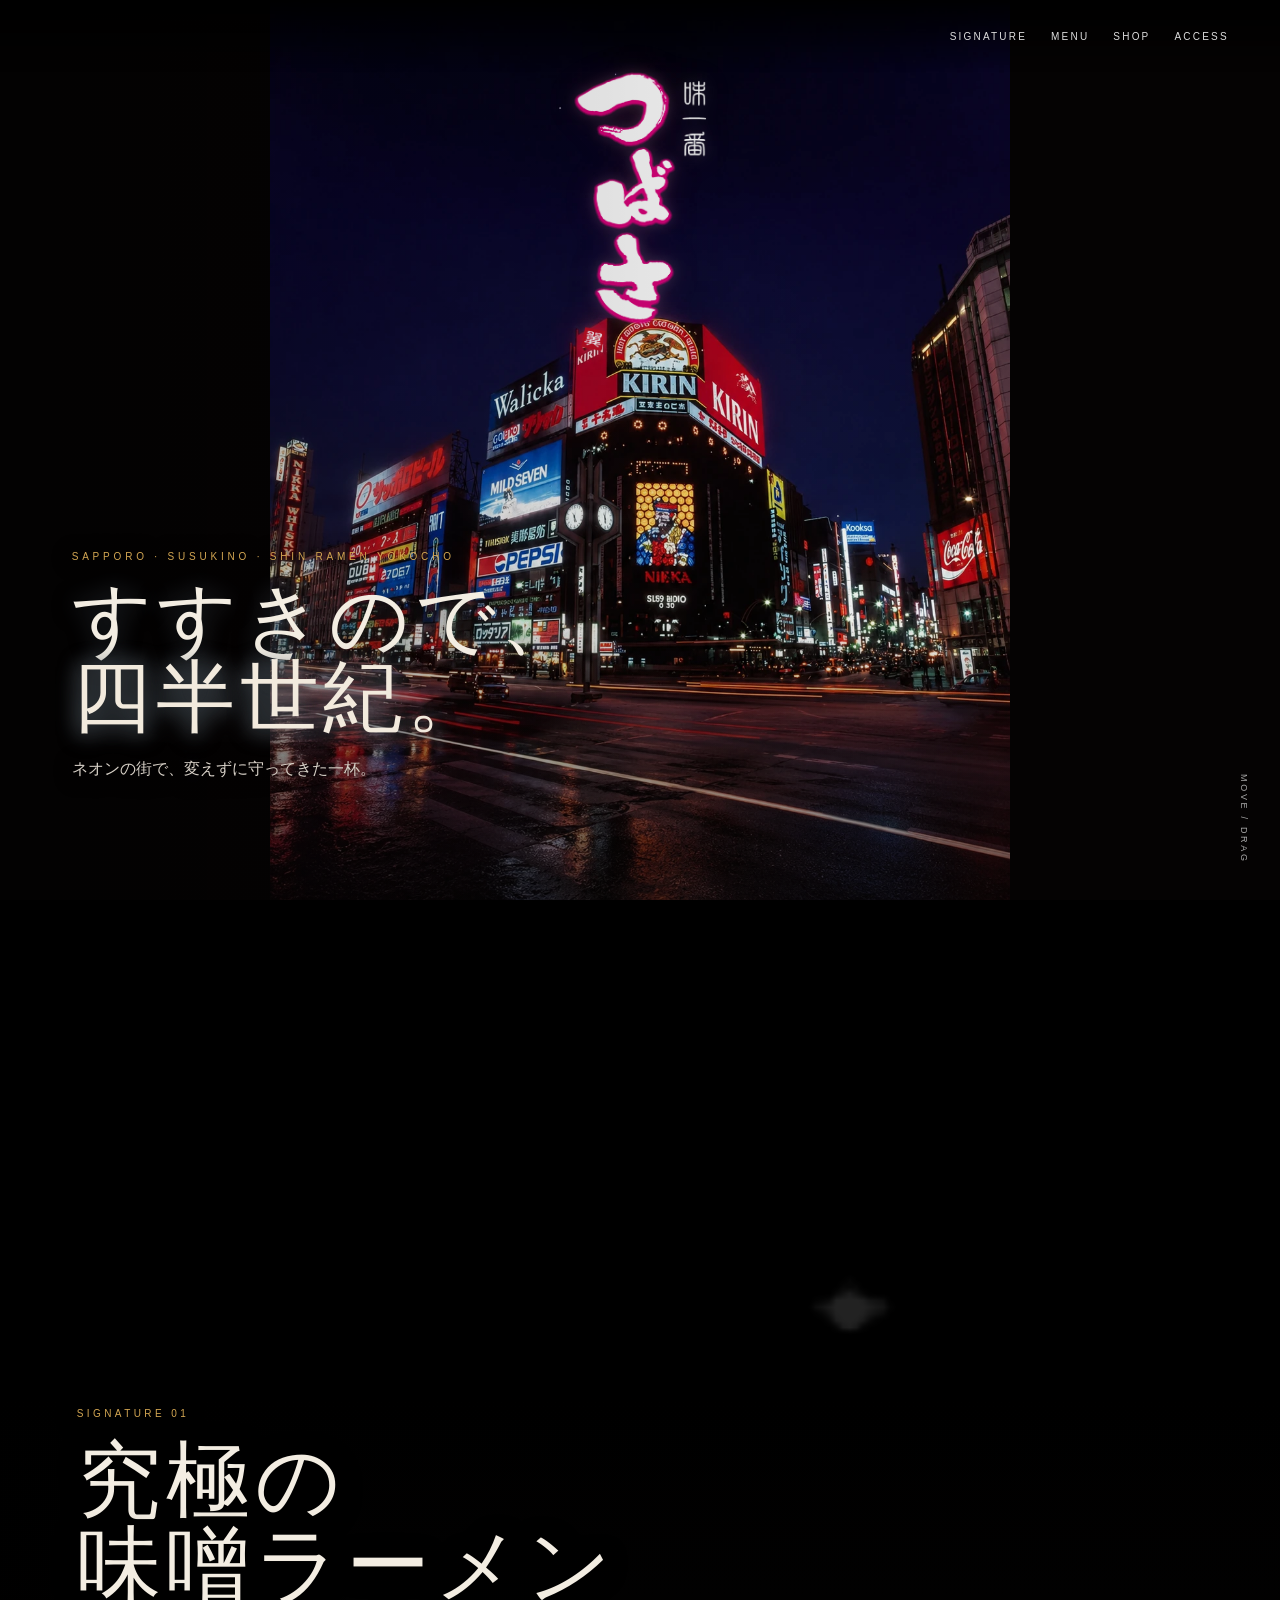
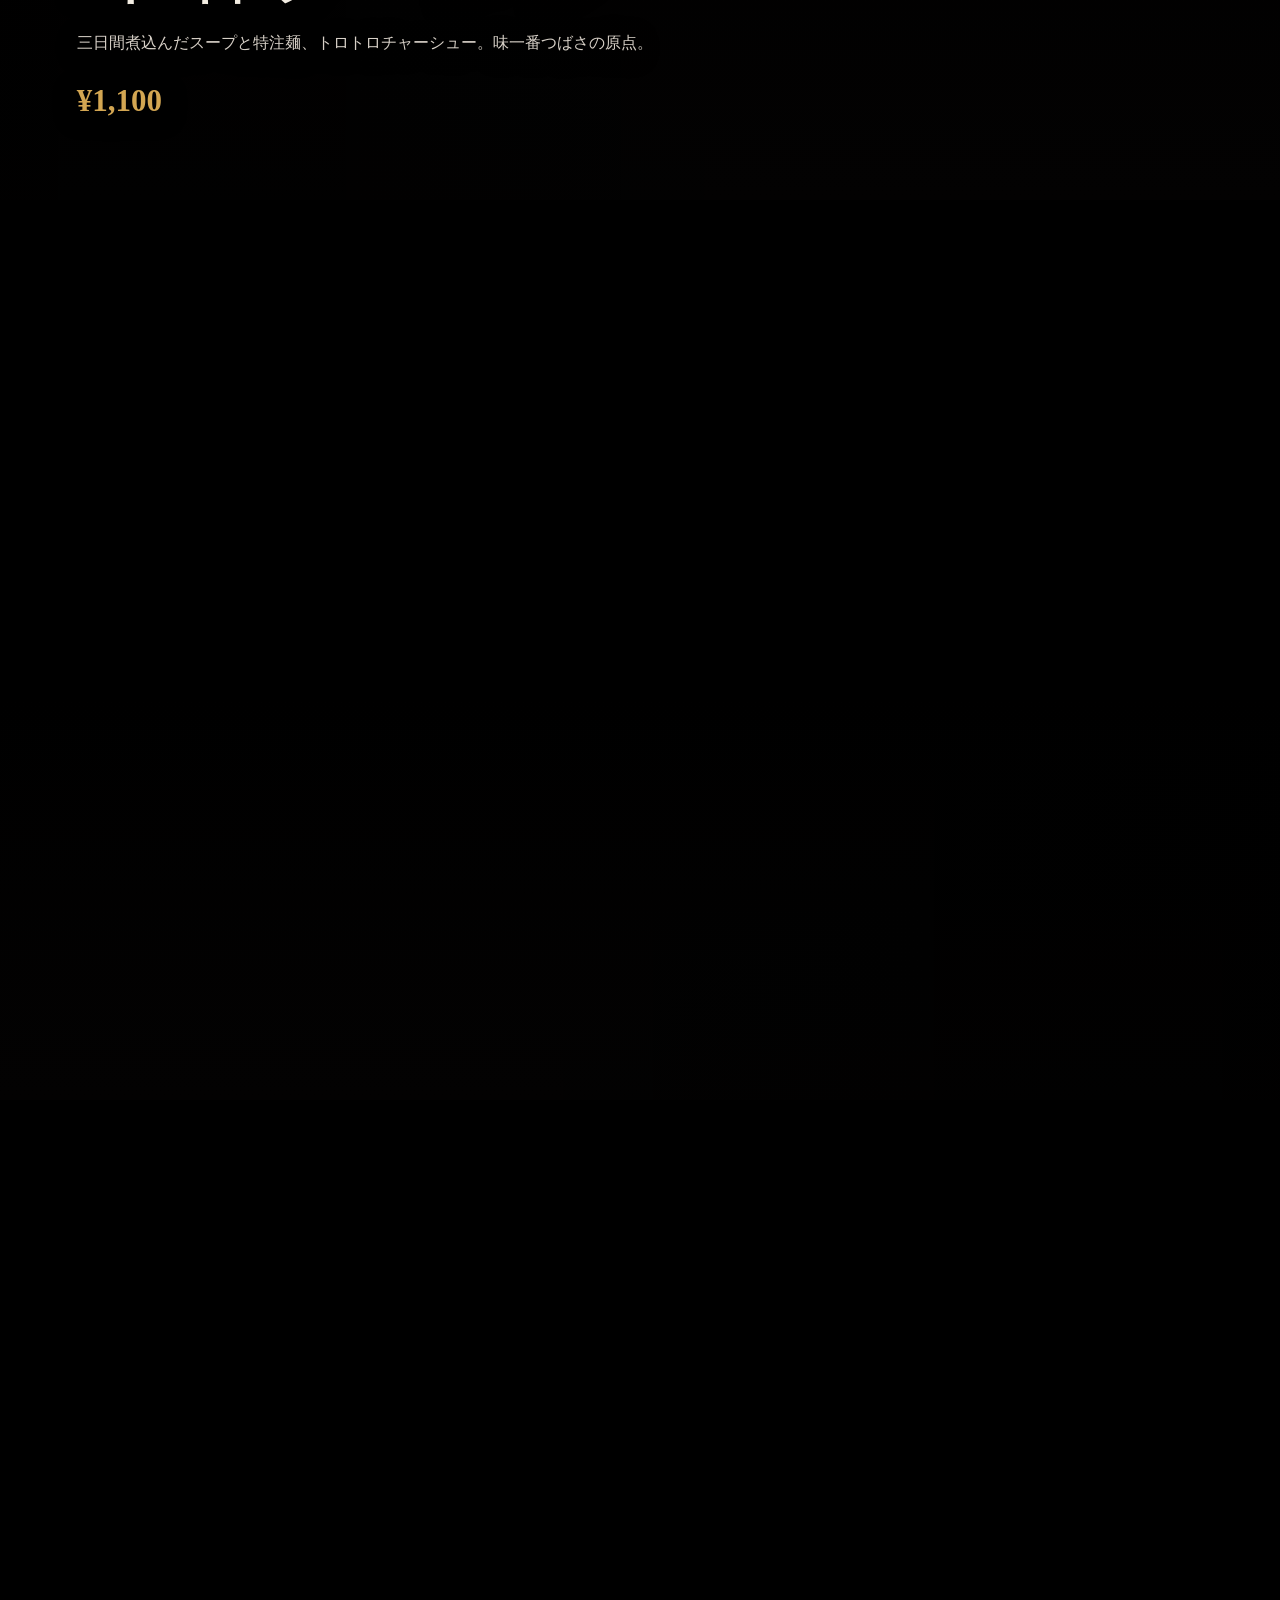
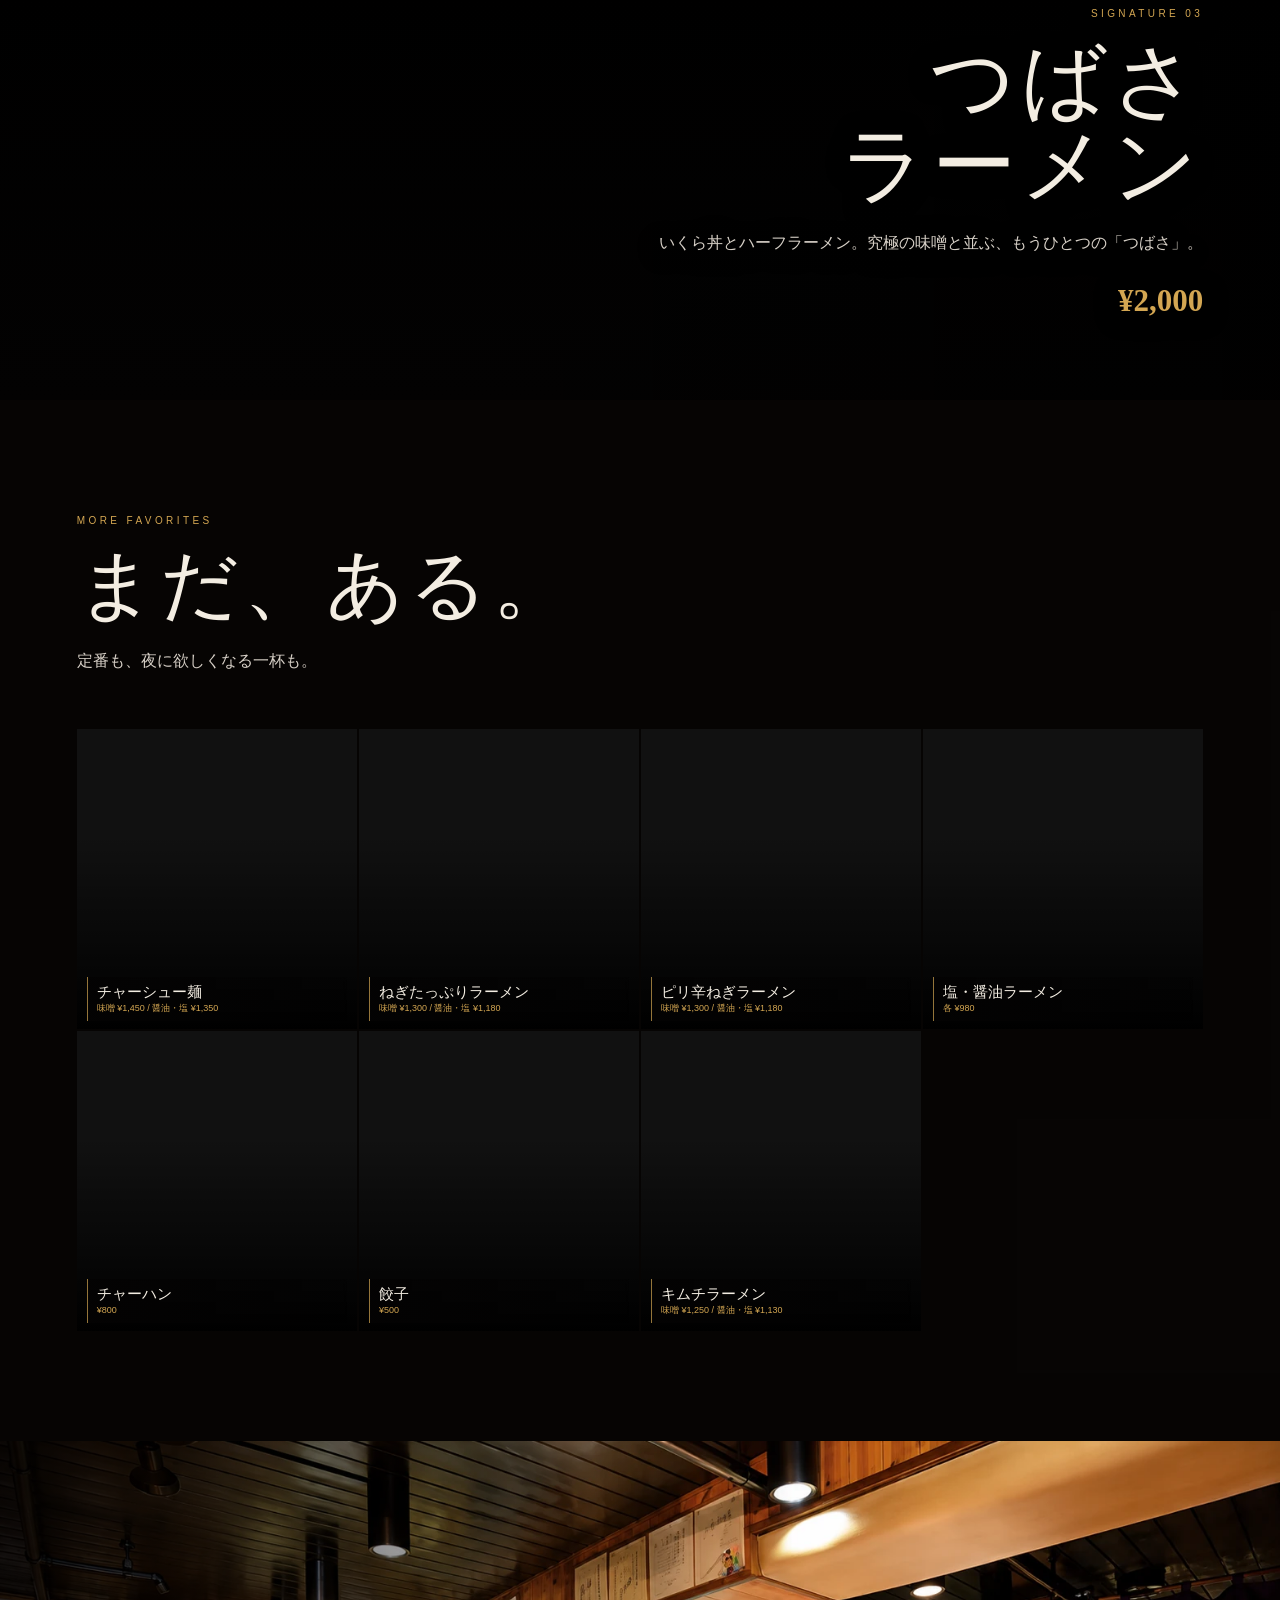
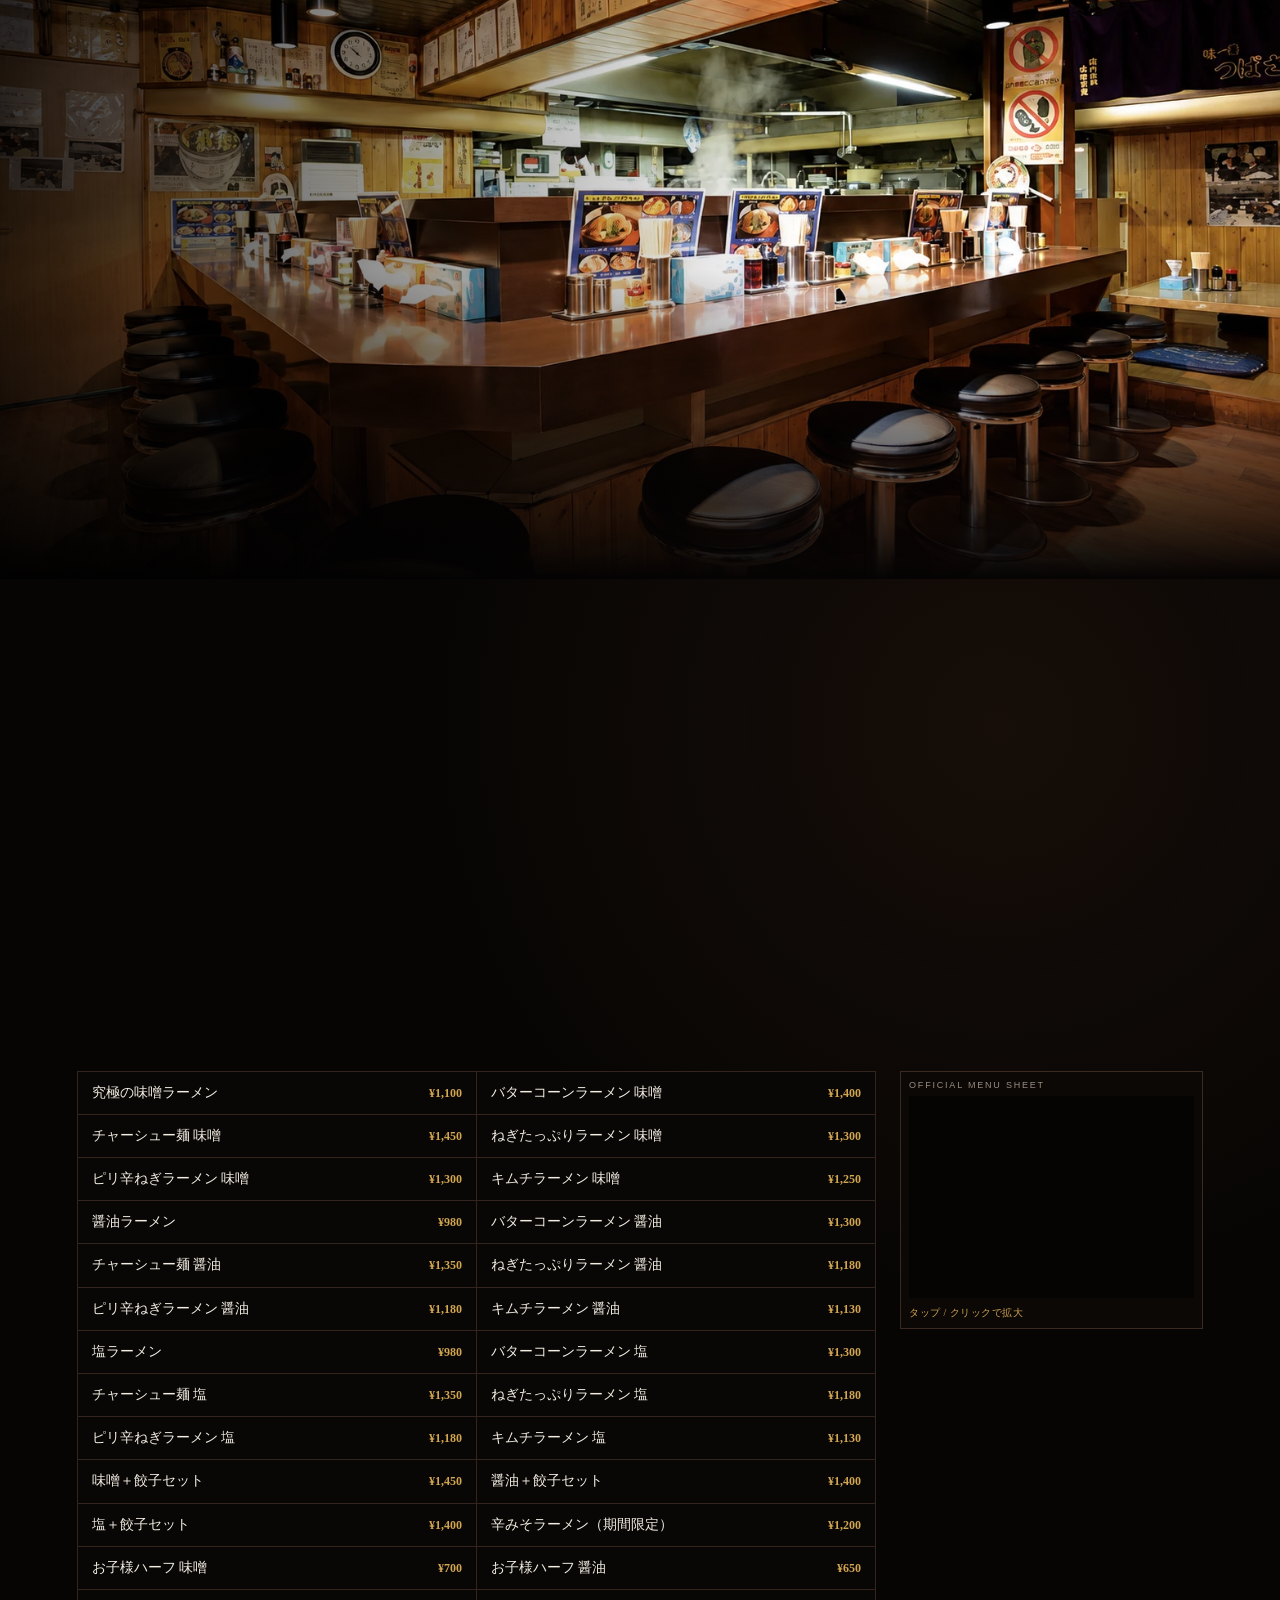
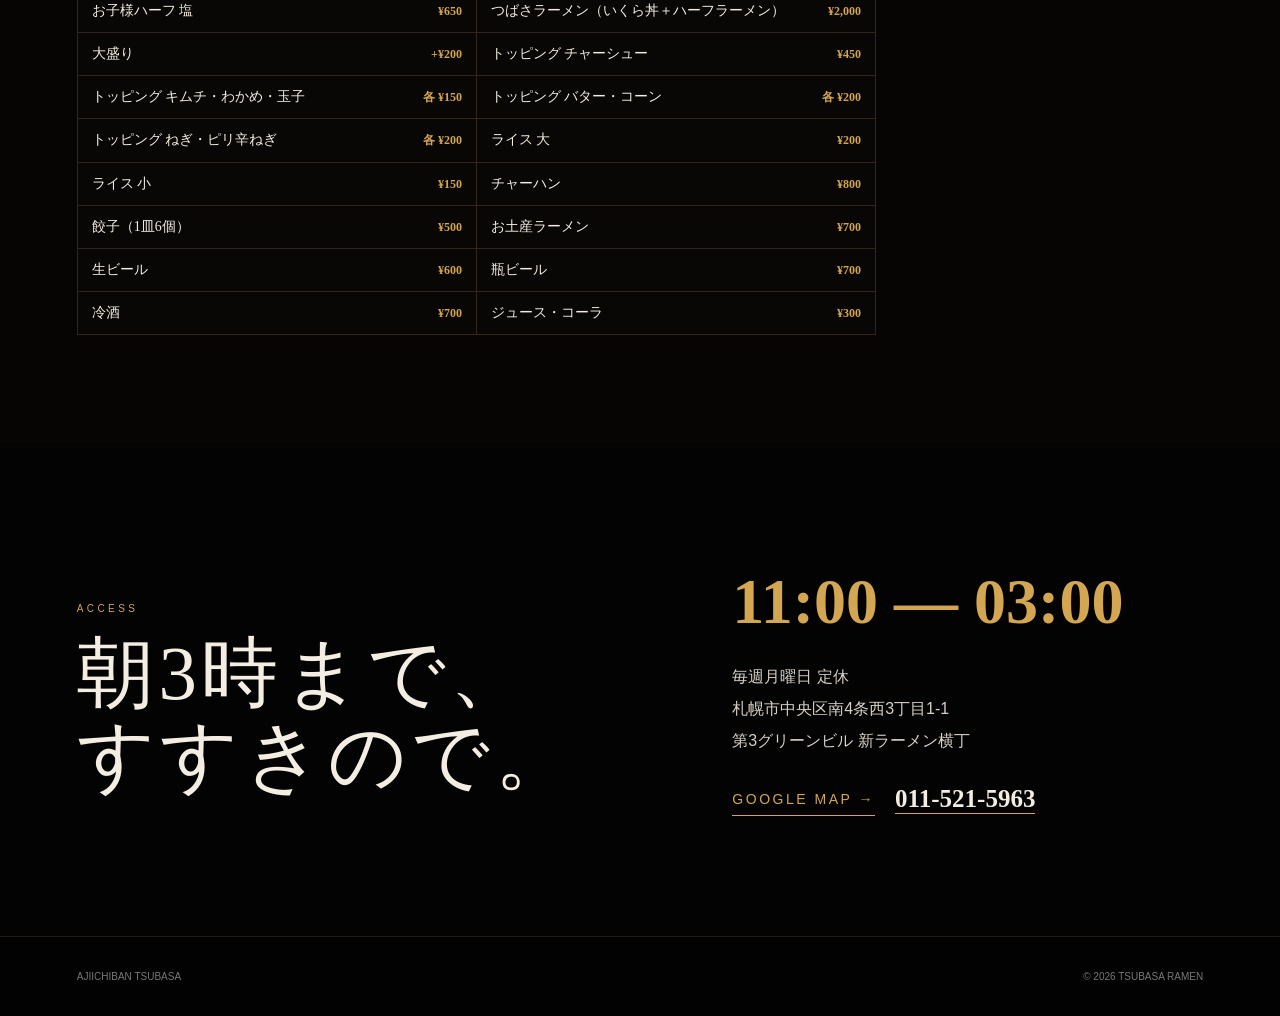
==== commit a1d25577: "Place limited label on butter corn signature section" ====
--- a/index.html
+++ b/index.html
@@ -1,11 +1,11 @@
 <!doctype html>
-<html lang="ja"><head><meta charset="utf-8"><meta name="viewport" content="width=device-width,initial-scale=1,viewport-fit=cover"><meta name="theme-color" content="#050303"><meta name="description" content="札幌すすきの・新ラーメン横丁 味一番つばさ。究極の味噌ラーメンとつばさラーメン。11:00〜03:00、月曜定休。"><title>味一番つばさ｜札幌すすきの 新ラーメン横丁</title><link rel="stylesheet" href="style.css?v=496aa2bd"><link rel="stylesheet" href="fluid-top.css?v=gpu-effects-1"><link rel="stylesheet" href="refine.css?v=menu-text-restored-1"><link rel="stylesheet" href="mobile-steam-fix-v7.css?v=9"><link rel="stylesheet" href="steam-position-final.css?v=1"></head><body>
+<html lang="ja"><head><meta charset="utf-8"><meta name="viewport" content="width=device-width,initial-scale=1,viewport-fit=cover"><meta name="theme-color" content="#050303"><meta name="description" content="札幌すすきの・新ラーメン横丁 味一番つばさ。究極の味噌ラーメンとつばさラーメン。11:00〜03:00、月曜定休。"><title>味一番つばさ｜札幌すすきの 新ラーメン横丁</title><link rel="stylesheet" href="style.css?v=limited-butter-20260817"><link rel="stylesheet" href="fluid-top.css?v=gpu-effects-1"><link rel="stylesheet" href="refine.css?v=menu-text-restored-1"><link rel="stylesheet" href="mobile-steam-fix-v7.css?v=9"><link rel="stylesheet" href="steam-position-final.css?v=1"></head><body>
 <div class="noise" aria-hidden="true"></div><header class="site-header"><nav><a href="#signature">SIGNATURE</a><a href="#favorites">MENU</a><a href="#shop">SHOP</a><a href="#access">ACCESS</a></nav></header><main>
 <section id="top" class="scene hero"><div id="fluidTextStage" class="fluid-text-stage" data-slide="assets/susukino-top.webp" data-logo="assets/tsubasa-logo.png" aria-label="すすきの交差点と味一番つばさロゴ"><img class="hero-bg" src="assets/susukino-top.webp" alt="すすきの交差点" fetchpriority="high"><img class="hero-logo" src="assets/tsubasa-logo.png" alt="味一番つばさ" fetchpriority="high"></div><div class="veil"></div><div class="hero-copy reveal"><small>SAPPORO · SUSUKINO · SHIN RAMEN YOKOCHO</small><h1>すすきので、<br><em>四半世紀。</em></h1><p>ネオンの街で、変えずに守ってきた一杯。</p></div><span class="scroll">MOVE / DRAG</span></section>
 <section id="signature" class="scene signature signature-miso"><img class="media" src="assets/ultimate-miso.webp" alt="究極の味噌ラーメン"><canvas class="fx-canvas fx-steam steam-miso" data-effect="steam" data-profile="miso" aria-hidden="true"></canvas><div class="veil food-veil"></div><div class="signature-copy reveal"><small>SIGNATURE 01</small><h2>究極の<br>味噌ラーメン</h2><p>三日間煮込んだスープと特注麺、トロトロチャーシュー。味一番つばさの原点。</p><strong class="price">¥1,100</strong></div></section>
-<section class="scene signature signature-butter-corn"><img class="media" src="assets/butter-corn.webp" alt="バターコーンラーメン"><div class="veil butter-corn-veil"></div><div class="signature-copy right reveal"><small>SIGNATURE 02</small><h2>バターコーン<br>ラーメン</h2><p>味噌・塩・醤油</p><strong class="price price-list">味噌 ¥1,400<br>塩・醤油 ¥1,300</strong></div></section>
+<section class="scene signature signature-butter-corn"><img class="media" src="assets/butter-corn.webp" alt="バターコーンラーメン"><canvas class="fx-canvas fx-steam steam-butter-corn" data-effect="steam" data-profile="butter-corn" aria-hidden="true"></canvas><div class="veil butter-corn-veil"></div><div class="signature-copy right reveal"><span class="limited-badge">期間限定</span><small>SIGNATURE 02</small><h2>バターコーン<br>ラーメン</h2><p>味噌・塩・醤油</p><strong class="price price-list">味噌 ¥1,400<br>塩・醤油 ¥1,300</strong></div></section>
 <section class="scene signature signature-tsubasa"><img class="media" src="assets/tsubasa-ramen.webp" alt="つばさラーメン いくら丼とハーフラーメン"><canvas class="fx-canvas fx-steam steam-tsubasa steam-tsubasa-a" data-effect="steam" data-profile="tsubasa-a" aria-hidden="true"></canvas><canvas class="fx-canvas fx-steam steam-tsubasa steam-tsubasa-b" data-effect="steam" data-profile="tsubasa-b" aria-hidden="true"></canvas><div class="veil tsubasa-veil"></div><div class="signature-copy right reveal"><small>SIGNATURE 03</small><h2>つばさ<br>ラーメン</h2><p>いくら丼とハーフラーメン。究極の味噌と並ぶ、もうひとつの「つばさ」。</p><strong class="price">¥2,000</strong></div></section>
-<section id="favorites" class="section favorites"><header class="section-head reveal"><small>MORE FAVORITES</small><h2>まだ、ある。</h2><p>定番も、夜に欲しくなる一杯も。</p></header><div class="food-grid"><article class="food-card limited-pending reveal" aria-label="期間限定"><div><small>LIMITED</small><h3>期間限定</h3></div></article><article class="food-card reveal"><img src="assets/chashu.webp" alt="チャーシュー麺"><div><h3>チャーシュー麺</h3><p>味噌 ¥1,450 / 醤油・塩 ¥1,350</p></div></article><article class="food-card reveal"><img src="assets/negi.webp" alt="ねぎたっぷりラーメン"><div><h3>ねぎたっぷりラーメン</h3><p>味噌 ¥1,300 / 醤油・塩 ¥1,180</p></div></article><article class="food-card reveal"><img src="assets/spicy-negi.webp" alt="ピリ辛ねぎラーメン"><div><h3>ピリ辛ねぎラーメン</h3><p>味噌 ¥1,300 / 醤油・塩 ¥1,180</p></div></article><article class="food-card reveal"><img src="assets/shio-shoyu.webp" alt="塩・醤油ラーメン"><div><h3>塩・醤油ラーメン</h3><p>各 ¥980</p></div></article><article class="food-card reveal"><img src="assets/fried-rice.webp" alt="チャーハン"><div><h3>チャーハン</h3><p>¥800</p></div></article><article class="food-card reveal"><img src="assets/gyoza.webp" alt="餃子"><div><h3>餃子</h3><p>¥500</p></div></article><article class="food-card reveal"><img src="assets/kimchi.webp" alt="キムチラーメン"><div><h3>キムチラーメン</h3><p>味噌 ¥1,250 / 醤油・塩 ¥1,130</p></div></article></div></section>
+<section id="favorites" class="section favorites"><header class="section-head reveal"><small>MORE FAVORITES</small><h2>まだ、ある。</h2><p>定番も、夜に欲しくなる一杯も。</p></header><div class="food-grid"><article class="food-card reveal"><img src="assets/chashu.webp" alt="チャーシュー麺"><div><h3>チャーシュー麺</h3><p>味噌 ¥1,450 / 醤油・塩 ¥1,350</p></div></article><article class="food-card reveal"><img src="assets/negi.webp" alt="ねぎたっぷりラーメン"><div><h3>ねぎたっぷりラーメン</h3><p>味噌 ¥1,300 / 醤油・塩 ¥1,180</p></div></article><article class="food-card reveal"><img src="assets/spicy-negi.webp" alt="ピリ辛ねぎラーメン"><div><h3>ピリ辛ねぎラーメン</h3><p>味噌 ¥1,300 / 醤油・塩 ¥1,180</p></div></article><article class="food-card reveal"><img src="assets/shio-shoyu.webp" alt="塩・醤油ラーメン"><div><h3>塩・醤油ラーメン</h3><p>各 ¥980</p></div></article><article class="food-card reveal"><img src="assets/fried-rice.webp" alt="チャーハン"><div><h3>チャーハン</h3><p>¥800</p></div></article><article class="food-card reveal"><img src="assets/gyoza.webp" alt="餃子"><div><h3>餃子</h3><p>¥500</p></div></article><article class="food-card reveal"><img src="assets/kimchi.webp" alt="キムチラーメン"><div><h3>キムチラーメン</h3><p>味噌 ¥1,250 / 醤油・塩 ¥1,130</p></div></article></div></section>
 <section id="shop" class="shop-section"><div class="shop-photo media"></div><div class="veil shop-veil"></div><div class="shop-copy reveal"><small>OUR COUNTER</small><h2>すすきのの夜の、<br>いつもの場所。</h2><p>新ラーメン横丁。カウンター越しに湯気が立つ。観光の一杯も、仕事帰りの一杯も。</p></div></section>
 <section id="menu" class="section menu-section"><header class="section-head reveal"><small>FULL MENU</small><h2>一杯ずつ、わかりやすく。</h2><p>上の言語タブで全メニュー表示を切り替えられます。右のメニュー表はクリックで拡大します。</p></header><div class="menu-toolbar reveal" role="tablist"><button class="menu-tab active" data-lang="ja" role="tab">日本語</button><button class="menu-tab" data-lang="en" role="tab">ENGLISH</button><button class="menu-tab" data-lang="zh" role="tab">中文</button><button class="menu-tab" data-lang="ko" role="tab">한국어</button></div>
 <div class="menu-panel active" data-panel="ja"><div class="menu-text-list"></div><div class="menu-sheet-card"><small>OFFICIAL MENU SHEET</small><button data-menu="assets/menu-ja.webp" data-label="日本語メニュー"><img src="assets/menu-ja.webp" alt="日本語メニュー表"></button><strong>タップ / クリックで拡大</strong></div></div>
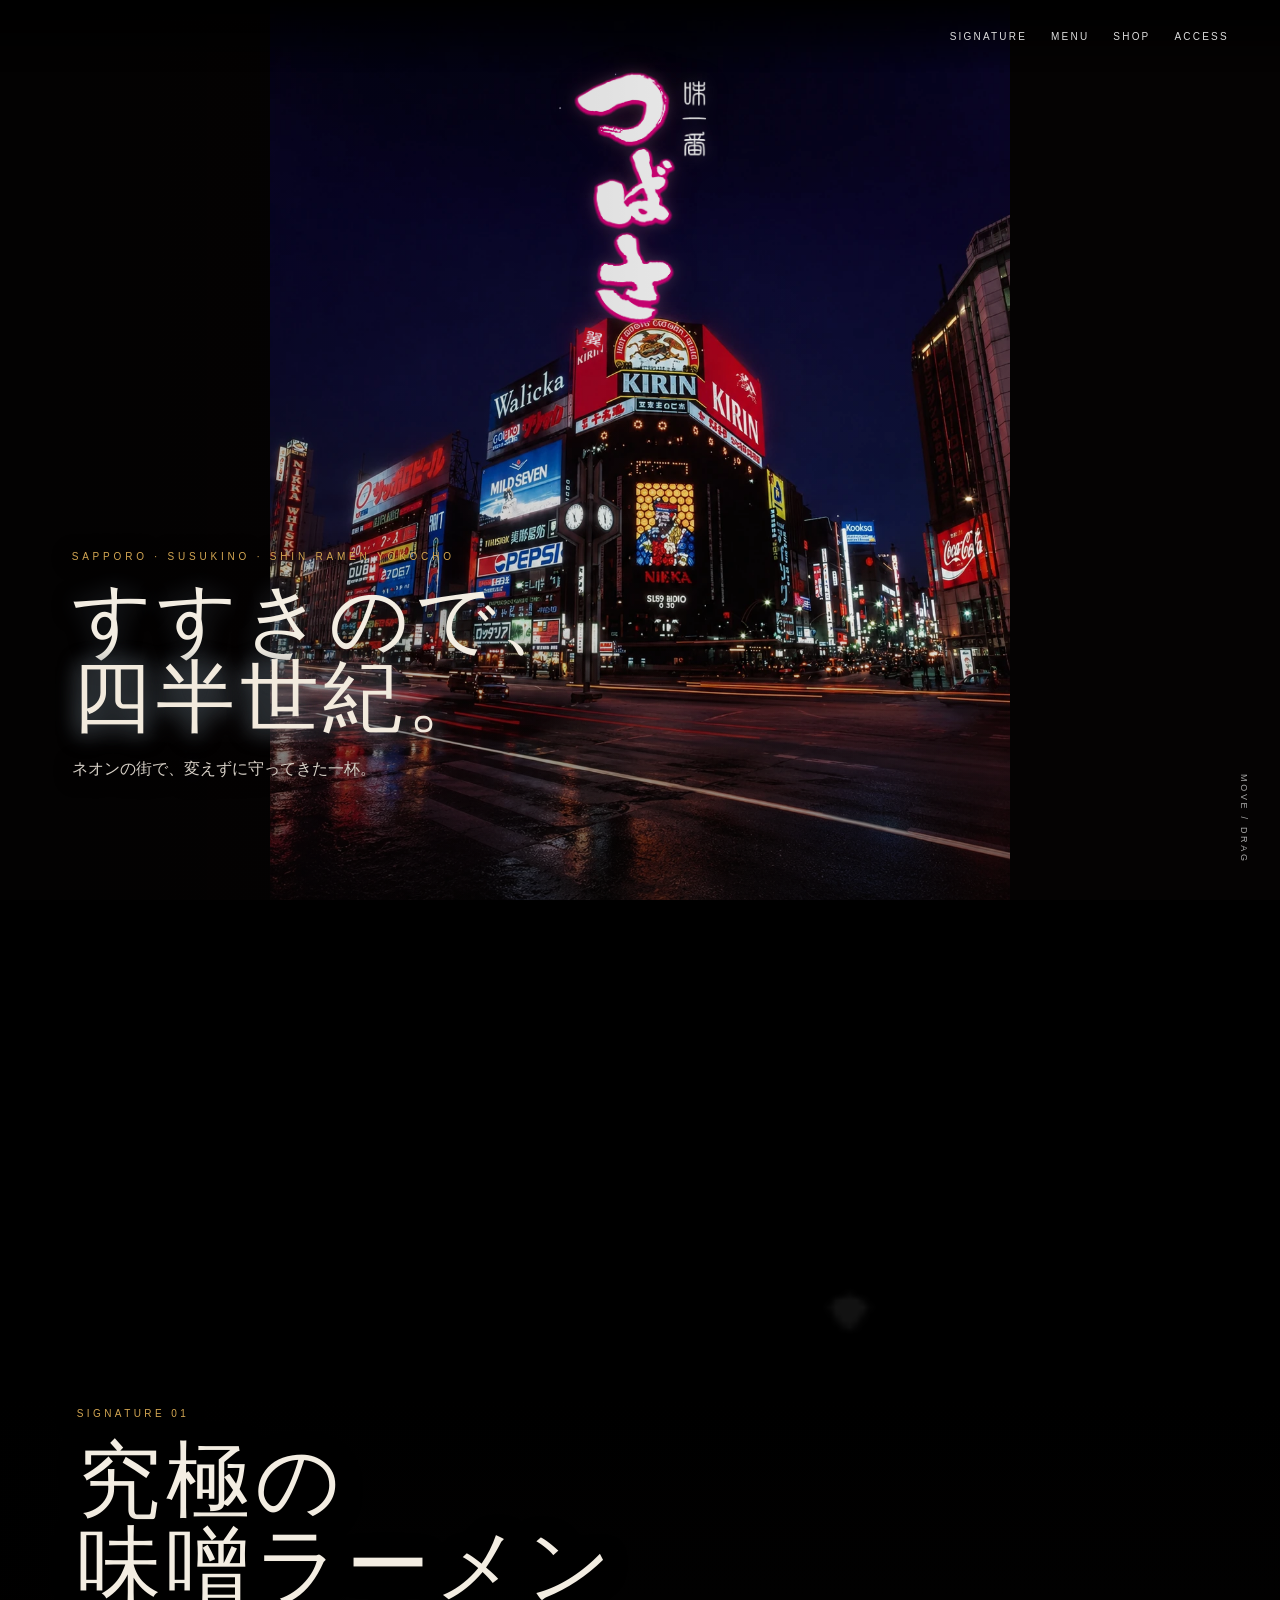
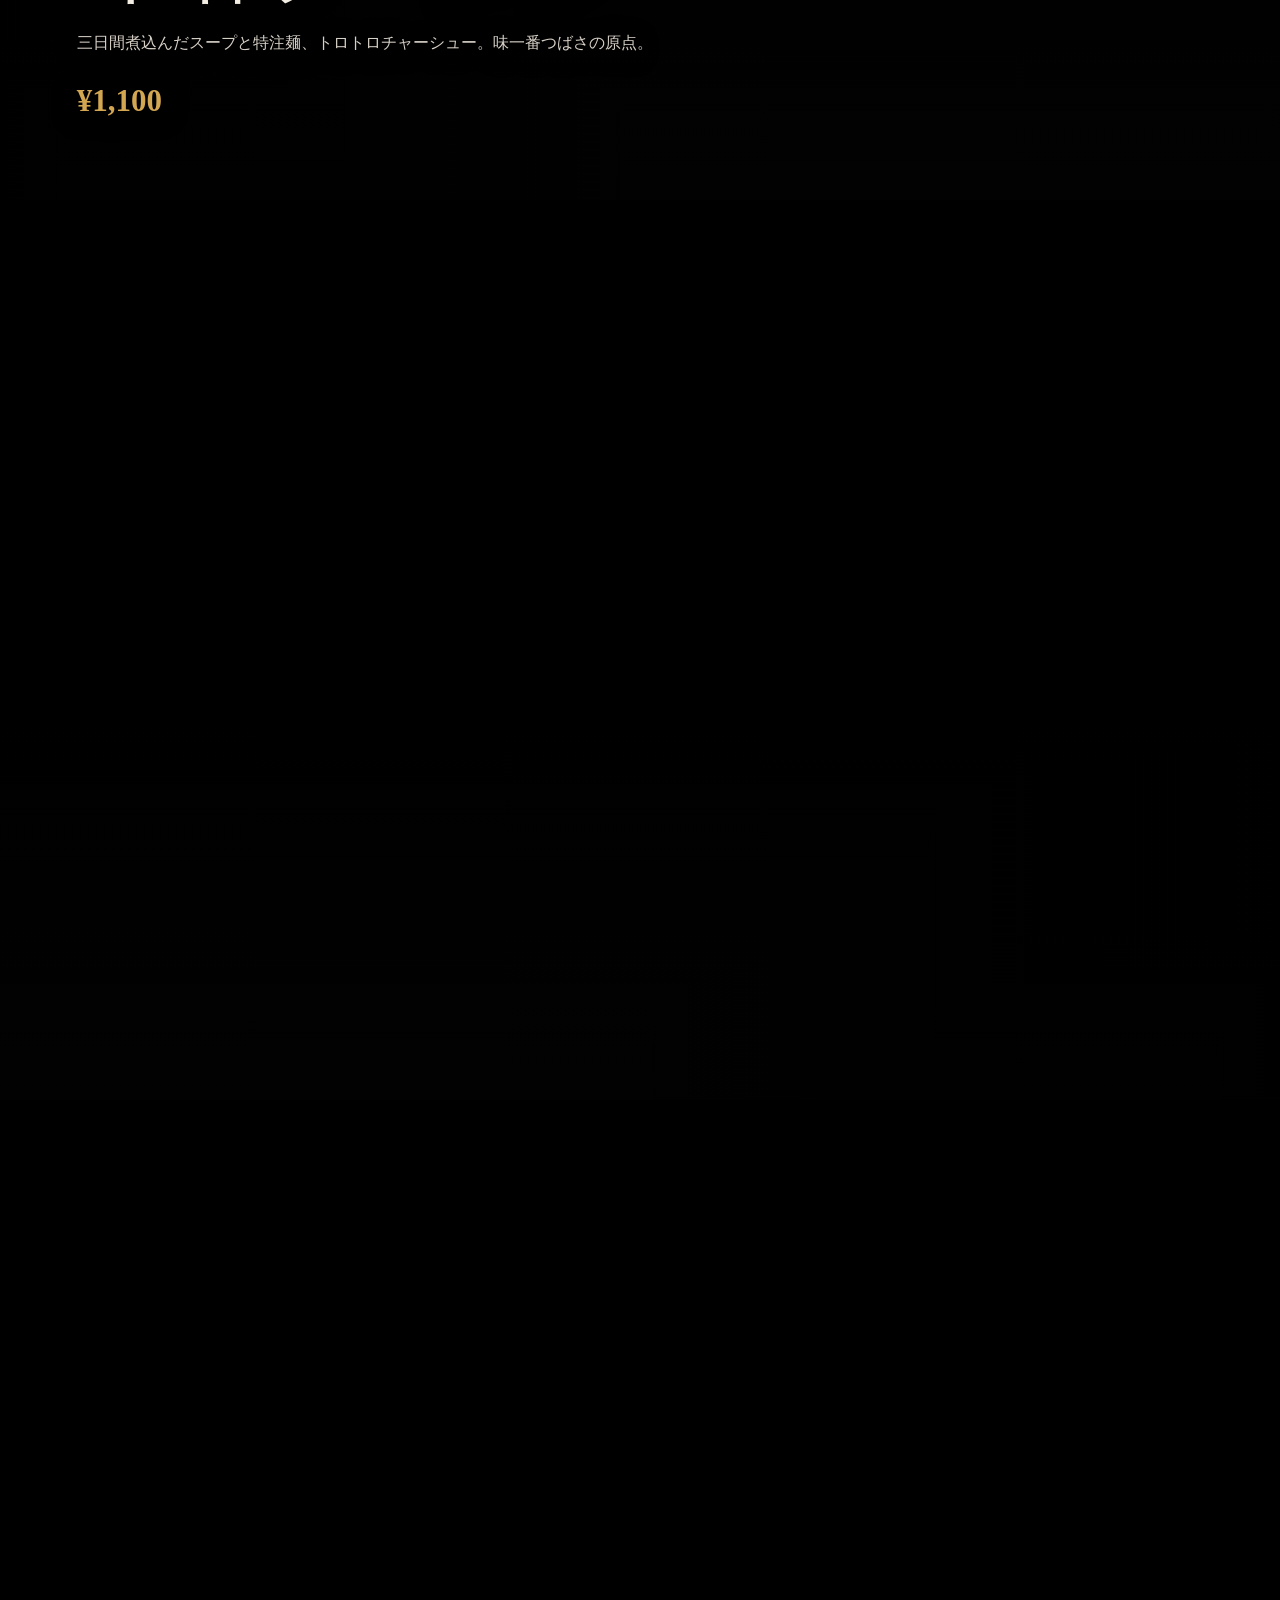
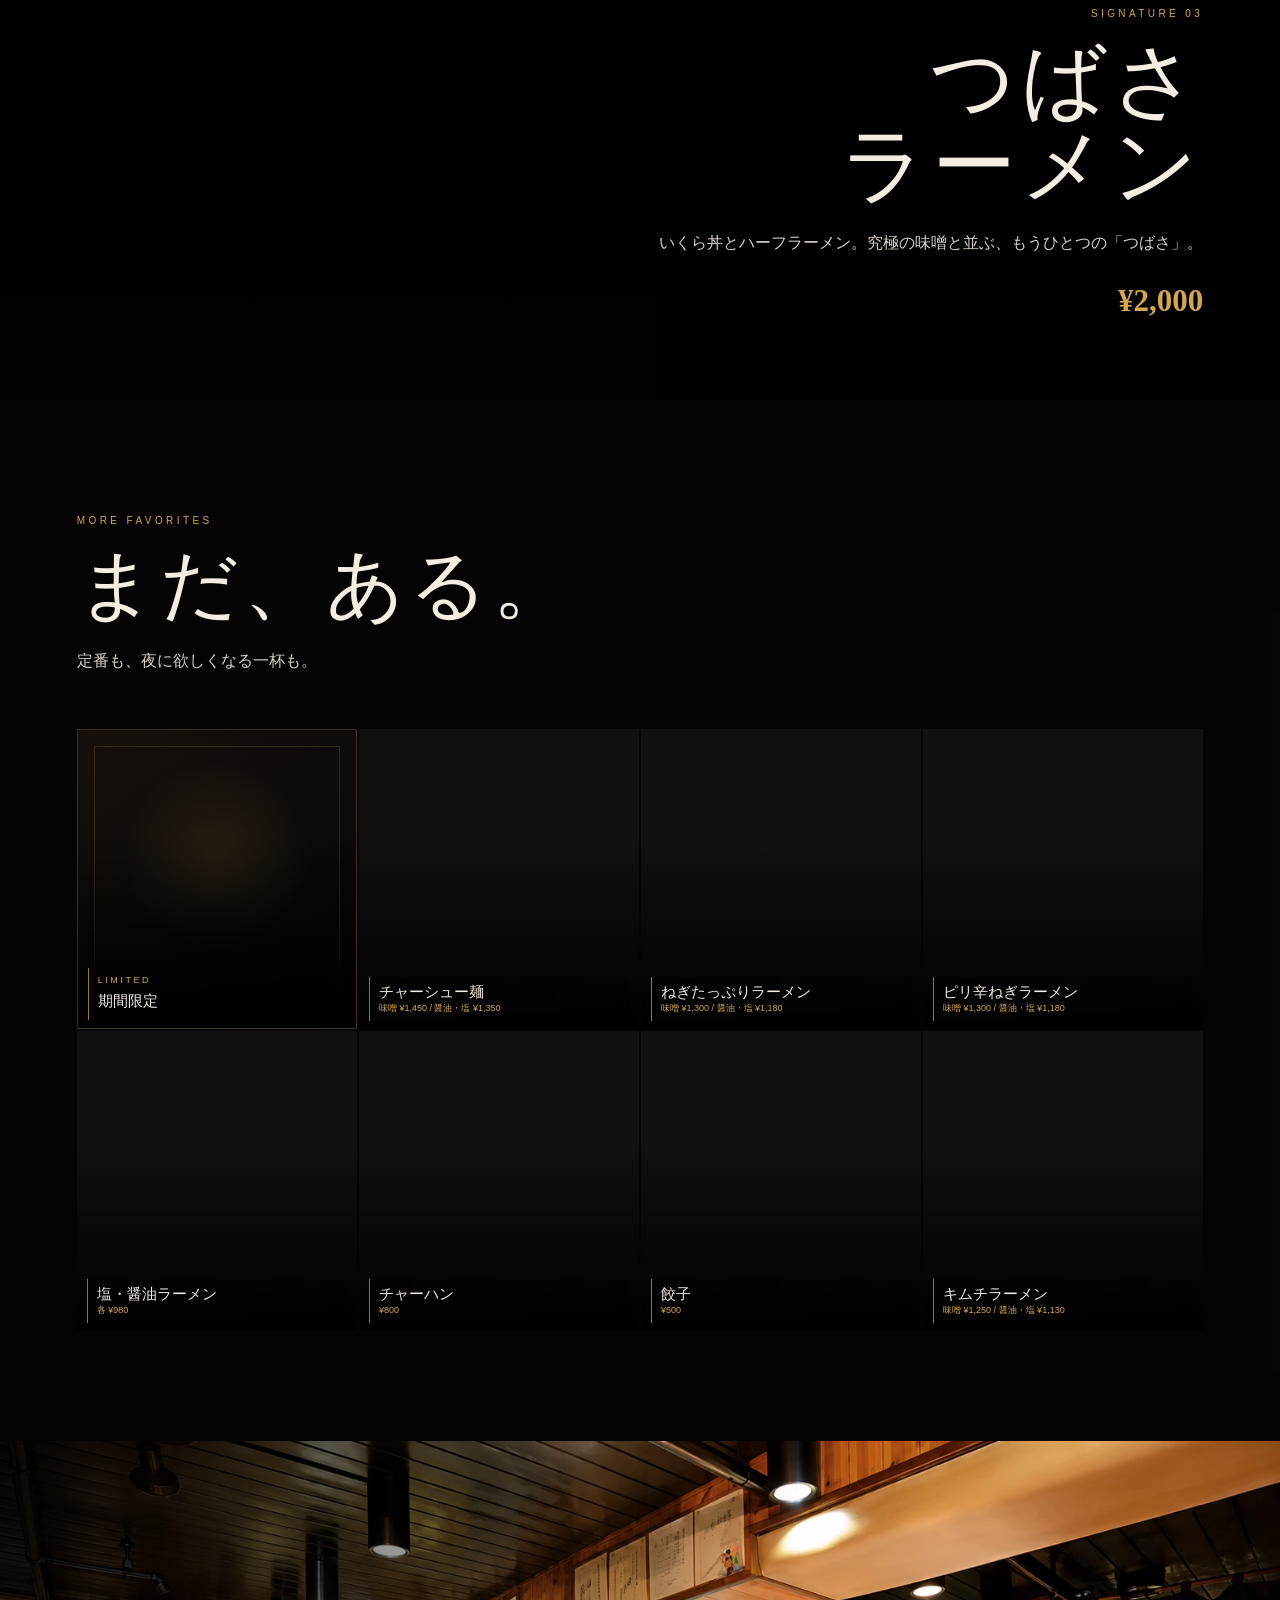
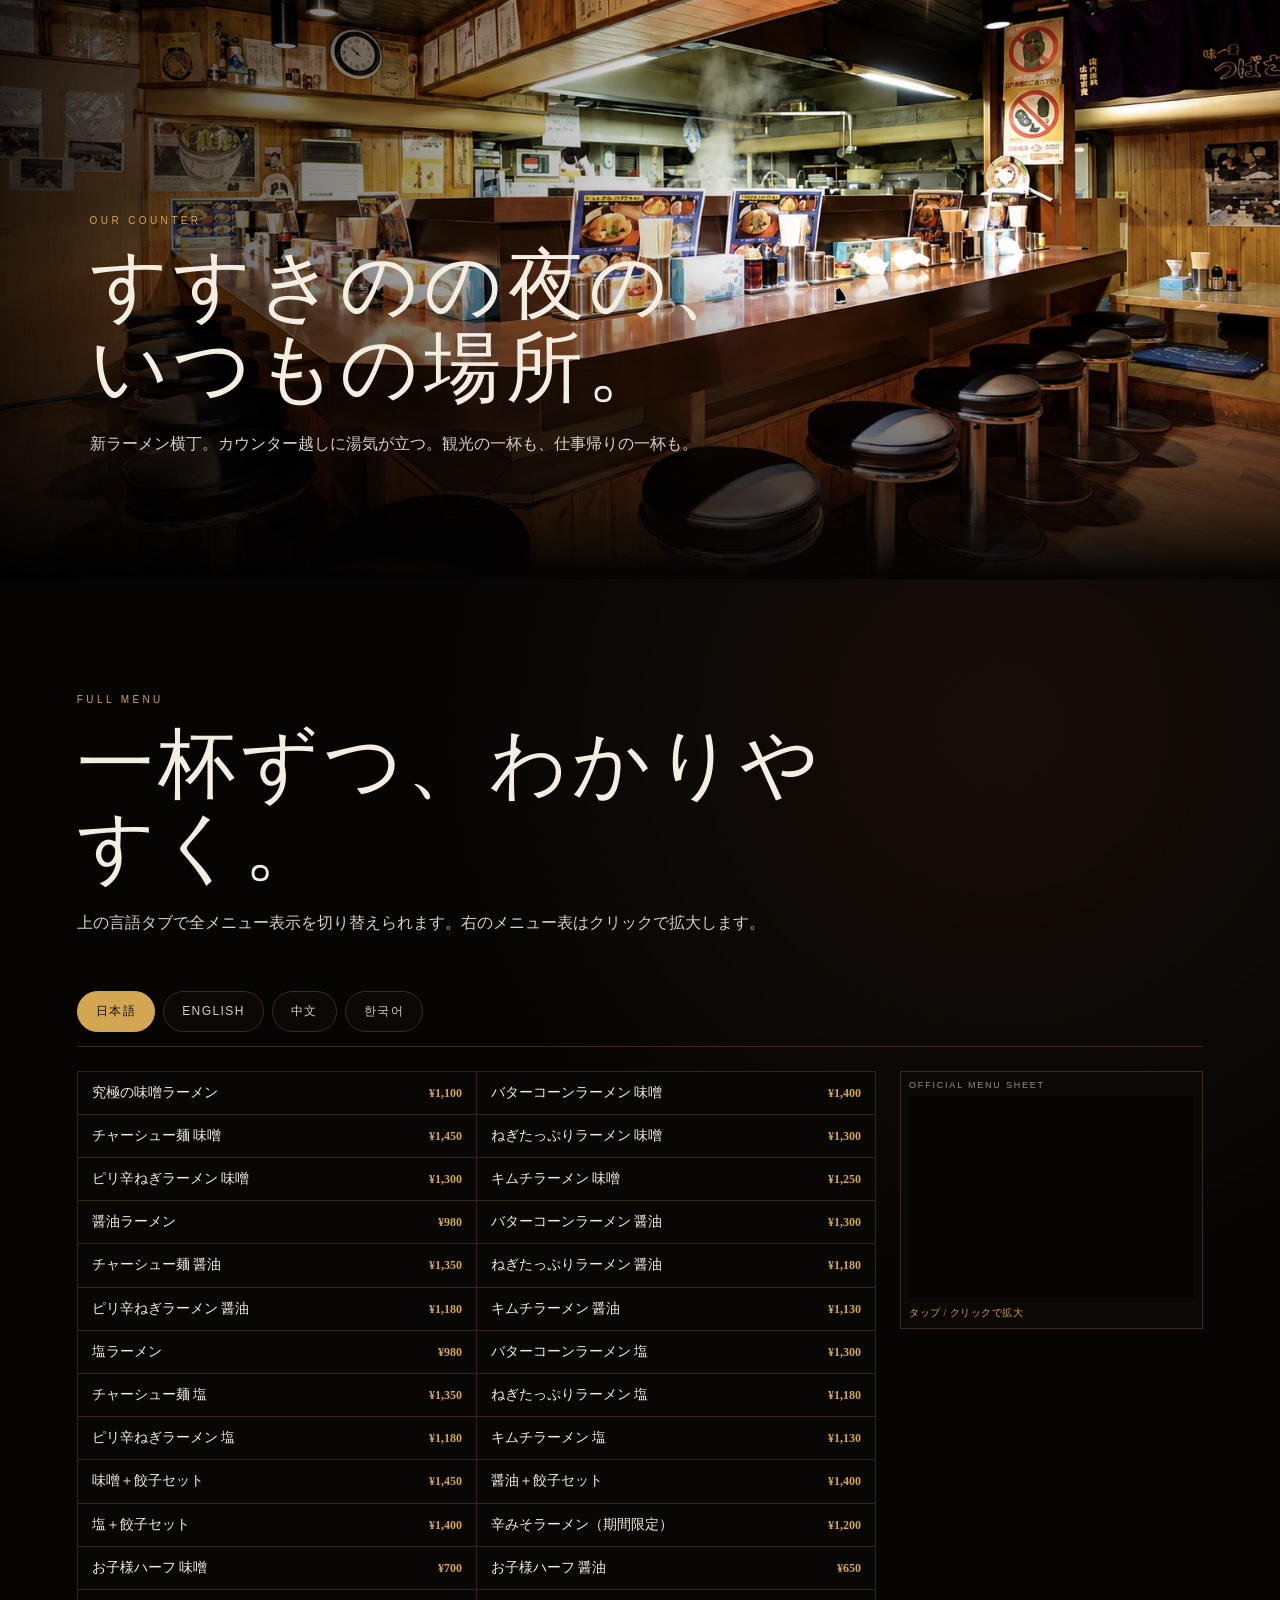
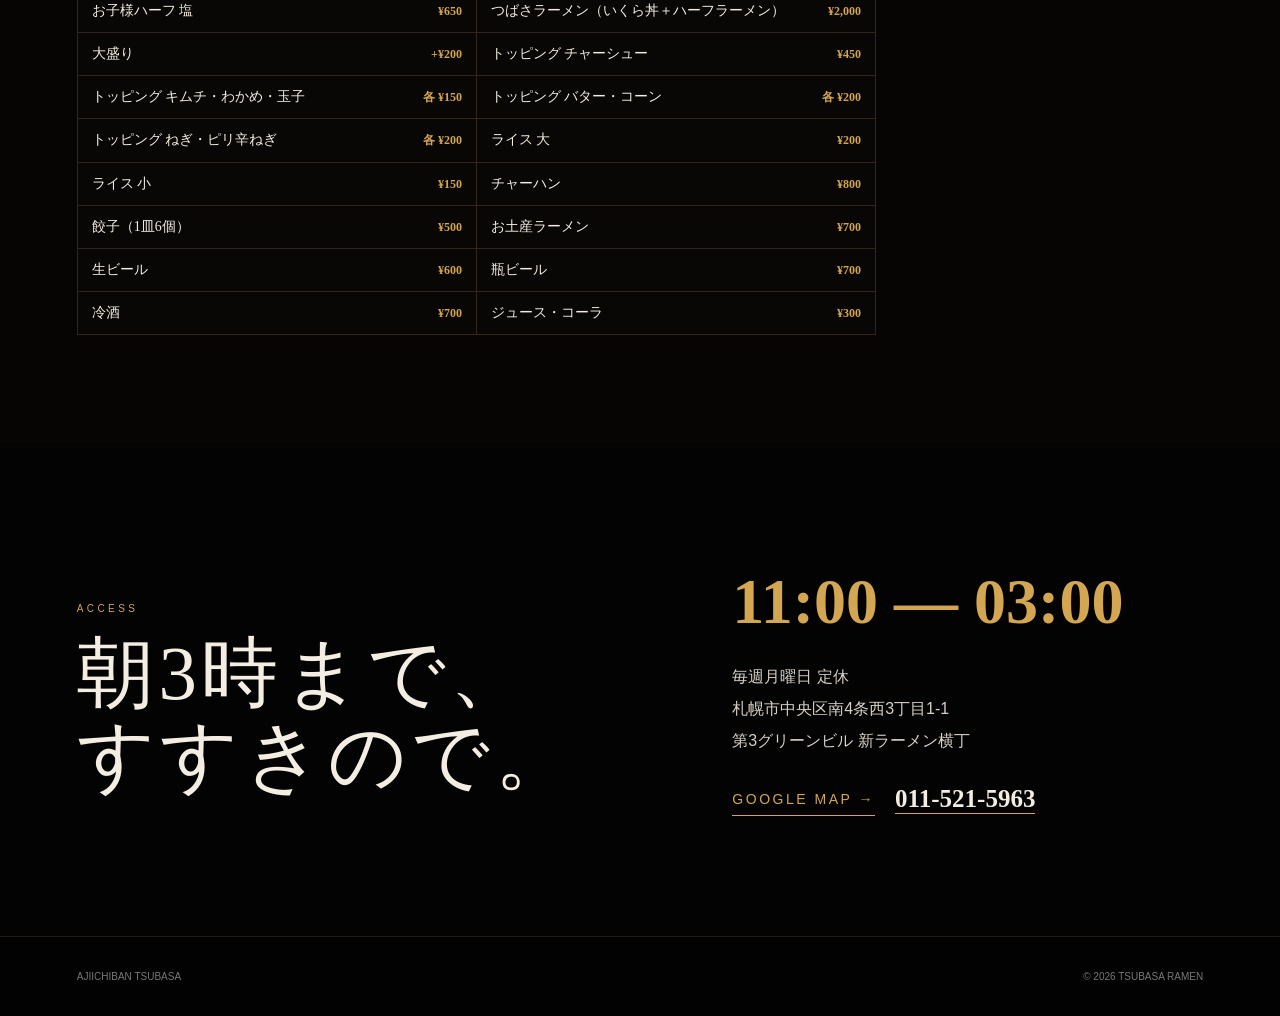
==== commit 86f37ec8: "Restore intended butter-corn placement and limited slot" ====
--- a/index.html
+++ b/index.html
@@ -1,11 +1,11 @@
 <!doctype html>
-<html lang="ja"><head><meta charset="utf-8"><meta name="viewport" content="width=device-width,initial-scale=1,viewport-fit=cover"><meta name="theme-color" content="#050303"><meta name="description" content="札幌すすきの・新ラーメン横丁 味一番つばさ。究極の味噌ラーメンとつばさラーメン。11:00〜03:00、月曜定休。"><title>味一番つばさ｜札幌すすきの 新ラーメン横丁</title><link rel="stylesheet" href="style.css?v=limited-butter-20260817"><link rel="stylesheet" href="fluid-top.css?v=gpu-effects-1"><link rel="stylesheet" href="refine.css?v=menu-text-restored-1"><link rel="stylesheet" href="mobile-steam-fix-v7.css?v=9"><link rel="stylesheet" href="steam-position-final.css?v=1"></head><body>
+<html lang="ja"><head><meta charset="utf-8"><meta name="viewport" content="width=device-width,initial-scale=1,viewport-fit=cover"><meta name="theme-color" content="#050303"><meta name="description" content="札幌すすきの・新ラーメン横丁 味一番つばさ。究極の味噌ラーメンとつばさラーメン。11:00〜03:00、月曜定休。"><title>味一番つばさ｜札幌すすきの 新ラーメン横丁</title><link rel="stylesheet" href="style.css?v=496aa2bd"><link rel="stylesheet" href="fluid-top.css?v=gpu-effects-1"><link rel="stylesheet" href="refine.css?v=menu-text-restored-1"><link rel="stylesheet" href="mobile-steam-fix-v7.css?v=9"><link rel="stylesheet" href="steam-position-final.css?v=1"></head><body>
 <div class="noise" aria-hidden="true"></div><header class="site-header"><nav><a href="#signature">SIGNATURE</a><a href="#favorites">MENU</a><a href="#shop">SHOP</a><a href="#access">ACCESS</a></nav></header><main>
 <section id="top" class="scene hero"><div id="fluidTextStage" class="fluid-text-stage" data-slide="assets/susukino-top.webp" data-logo="assets/tsubasa-logo.png" aria-label="すすきの交差点と味一番つばさロゴ"><img class="hero-bg" src="assets/susukino-top.webp" alt="すすきの交差点" fetchpriority="high"><img class="hero-logo" src="assets/tsubasa-logo.png" alt="味一番つばさ" fetchpriority="high"></div><div class="veil"></div><div class="hero-copy reveal"><small>SAPPORO · SUSUKINO · SHIN RAMEN YOKOCHO</small><h1>すすきので、<br><em>四半世紀。</em></h1><p>ネオンの街で、変えずに守ってきた一杯。</p></div><span class="scroll">MOVE / DRAG</span></section>
 <section id="signature" class="scene signature signature-miso"><img class="media" src="assets/ultimate-miso.webp" alt="究極の味噌ラーメン"><canvas class="fx-canvas fx-steam steam-miso" data-effect="steam" data-profile="miso" aria-hidden="true"></canvas><div class="veil food-veil"></div><div class="signature-copy reveal"><small>SIGNATURE 01</small><h2>究極の<br>味噌ラーメン</h2><p>三日間煮込んだスープと特注麺、トロトロチャーシュー。味一番つばさの原点。</p><strong class="price">¥1,100</strong></div></section>
-<section class="scene signature signature-butter-corn"><img class="media" src="assets/butter-corn.webp" alt="バターコーンラーメン"><canvas class="fx-canvas fx-steam steam-butter-corn" data-effect="steam" data-profile="butter-corn" aria-hidden="true"></canvas><div class="veil butter-corn-veil"></div><div class="signature-copy right reveal"><span class="limited-badge">期間限定</span><small>SIGNATURE 02</small><h2>バターコーン<br>ラーメン</h2><p>味噌・塩・醤油</p><strong class="price price-list">味噌 ¥1,400<br>塩・醤油 ¥1,300</strong></div></section>
+<section class="scene signature signature-butter-corn"><img class="media" src="assets/butter-corn.webp" alt="バターコーンラーメン"><div class="veil butter-corn-veil"></div><div class="signature-copy right reveal"><small>SIGNATURE 02</small><h2>バターコーン<br>ラーメン</h2><p>味噌・塩・醤油</p><strong class="price price-list">味噌 ¥1,400<br>塩・醤油 ¥1,300</strong></div></section>
 <section class="scene signature signature-tsubasa"><img class="media" src="assets/tsubasa-ramen.webp" alt="つばさラーメン いくら丼とハーフラーメン"><canvas class="fx-canvas fx-steam steam-tsubasa steam-tsubasa-a" data-effect="steam" data-profile="tsubasa-a" aria-hidden="true"></canvas><canvas class="fx-canvas fx-steam steam-tsubasa steam-tsubasa-b" data-effect="steam" data-profile="tsubasa-b" aria-hidden="true"></canvas><div class="veil tsubasa-veil"></div><div class="signature-copy right reveal"><small>SIGNATURE 03</small><h2>つばさ<br>ラーメン</h2><p>いくら丼とハーフラーメン。究極の味噌と並ぶ、もうひとつの「つばさ」。</p><strong class="price">¥2,000</strong></div></section>
-<section id="favorites" class="section favorites"><header class="section-head reveal"><small>MORE FAVORITES</small><h2>まだ、ある。</h2><p>定番も、夜に欲しくなる一杯も。</p></header><div class="food-grid"><article class="food-card reveal"><img src="assets/chashu.webp" alt="チャーシュー麺"><div><h3>チャーシュー麺</h3><p>味噌 ¥1,450 / 醤油・塩 ¥1,350</p></div></article><article class="food-card reveal"><img src="assets/negi.webp" alt="ねぎたっぷりラーメン"><div><h3>ねぎたっぷりラーメン</h3><p>味噌 ¥1,300 / 醤油・塩 ¥1,180</p></div></article><article class="food-card reveal"><img src="assets/spicy-negi.webp" alt="ピリ辛ねぎラーメン"><div><h3>ピリ辛ねぎラーメン</h3><p>味噌 ¥1,300 / 醤油・塩 ¥1,180</p></div></article><article class="food-card reveal"><img src="assets/shio-shoyu.webp" alt="塩・醤油ラーメン"><div><h3>塩・醤油ラーメン</h3><p>各 ¥980</p></div></article><article class="food-card reveal"><img src="assets/fried-rice.webp" alt="チャーハン"><div><h3>チャーハン</h3><p>¥800</p></div></article><article class="food-card reveal"><img src="assets/gyoza.webp" alt="餃子"><div><h3>餃子</h3><p>¥500</p></div></article><article class="food-card reveal"><img src="assets/kimchi.webp" alt="キムチラーメン"><div><h3>キムチラーメン</h3><p>味噌 ¥1,250 / 醤油・塩 ¥1,130</p></div></article></div></section>
+<section id="favorites" class="section favorites"><header class="section-head reveal"><small>MORE FAVORITES</small><h2>まだ、ある。</h2><p>定番も、夜に欲しくなる一杯も。</p></header><div class="food-grid"><article class="food-card limited-pending reveal" aria-label="期間限定"><div><small>LIMITED</small><h3>期間限定</h3></div></article><article class="food-card reveal"><img src="assets/chashu.webp" alt="チャーシュー麺"><div><h3>チャーシュー麺</h3><p>味噌 ¥1,450 / 醤油・塩 ¥1,350</p></div></article><article class="food-card reveal"><img src="assets/negi.webp" alt="ねぎたっぷりラーメン"><div><h3>ねぎたっぷりラーメン</h3><p>味噌 ¥1,300 / 醤油・塩 ¥1,180</p></div></article><article class="food-card reveal"><img src="assets/spicy-negi.webp" alt="ピリ辛ねぎラーメン"><div><h3>ピリ辛ねぎラーメン</h3><p>味噌 ¥1,300 / 醤油・塩 ¥1,180</p></div></article><article class="food-card reveal"><img src="assets/shio-shoyu.webp" alt="塩・醤油ラーメン"><div><h3>塩・醤油ラーメン</h3><p>各 ¥980</p></div></article><article class="food-card reveal"><img src="assets/fried-rice.webp" alt="チャーハン"><div><h3>チャーハン</h3><p>¥800</p></div></article><article class="food-card reveal"><img src="assets/gyoza.webp" alt="餃子"><div><h3>餃子</h3><p>¥500</p></div></article><article class="food-card reveal"><img src="assets/kimchi.webp" alt="キムチラーメン"><div><h3>キムチラーメン</h3><p>味噌 ¥1,250 / 醤油・塩 ¥1,130</p></div></article></div></section>
 <section id="shop" class="shop-section"><div class="shop-photo media"></div><div class="veil shop-veil"></div><div class="shop-copy reveal"><small>OUR COUNTER</small><h2>すすきのの夜の、<br>いつもの場所。</h2><p>新ラーメン横丁。カウンター越しに湯気が立つ。観光の一杯も、仕事帰りの一杯も。</p></div></section>
 <section id="menu" class="section menu-section"><header class="section-head reveal"><small>FULL MENU</small><h2>一杯ずつ、わかりやすく。</h2><p>上の言語タブで全メニュー表示を切り替えられます。右のメニュー表はクリックで拡大します。</p></header><div class="menu-toolbar reveal" role="tablist"><button class="menu-tab active" data-lang="ja" role="tab">日本語</button><button class="menu-tab" data-lang="en" role="tab">ENGLISH</button><button class="menu-tab" data-lang="zh" role="tab">中文</button><button class="menu-tab" data-lang="ko" role="tab">한국어</button></div>
 <div class="menu-panel active" data-panel="ja"><div class="menu-text-list"></div><div class="menu-sheet-card"><small>OFFICIAL MENU SHEET</small><button data-menu="assets/menu-ja.webp" data-label="日本語メニュー"><img src="assets/menu-ja.webp" alt="日本語メニュー表"></button><strong>タップ / クリックで拡大</strong></div></div>
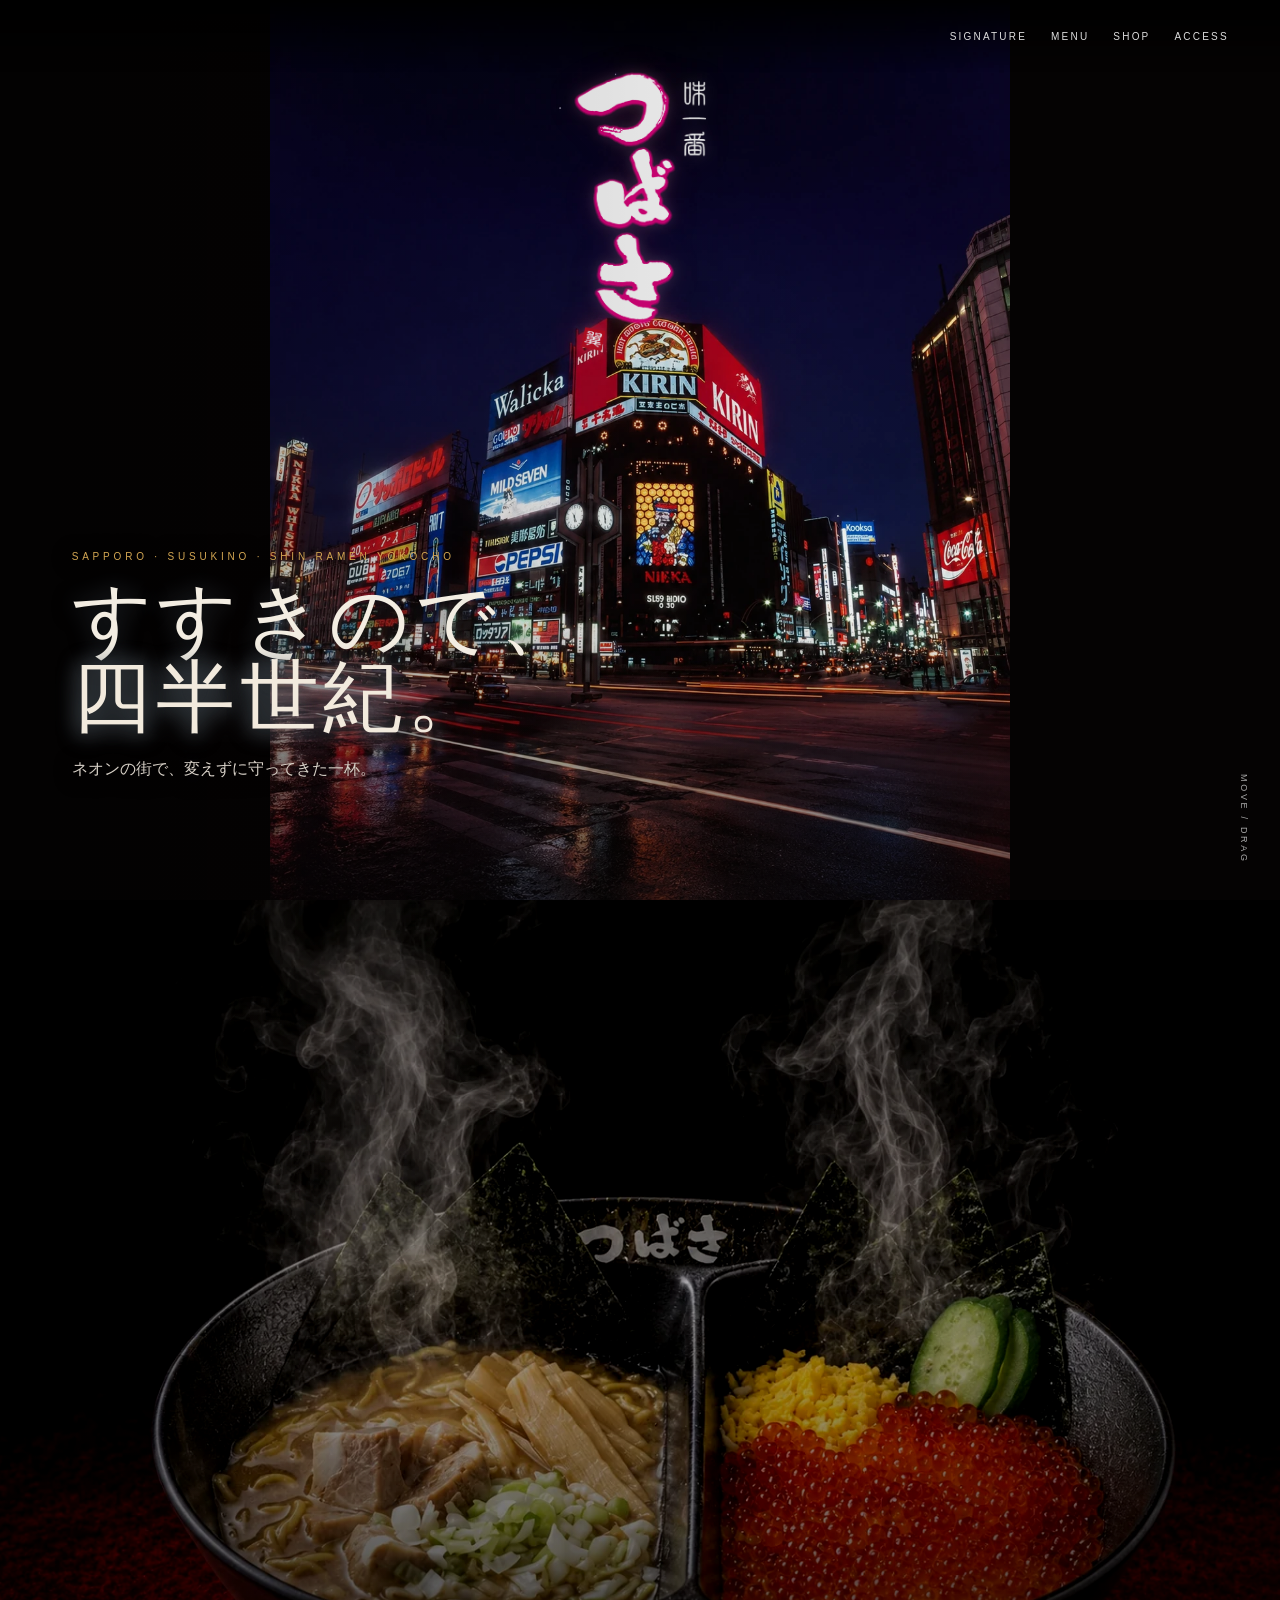
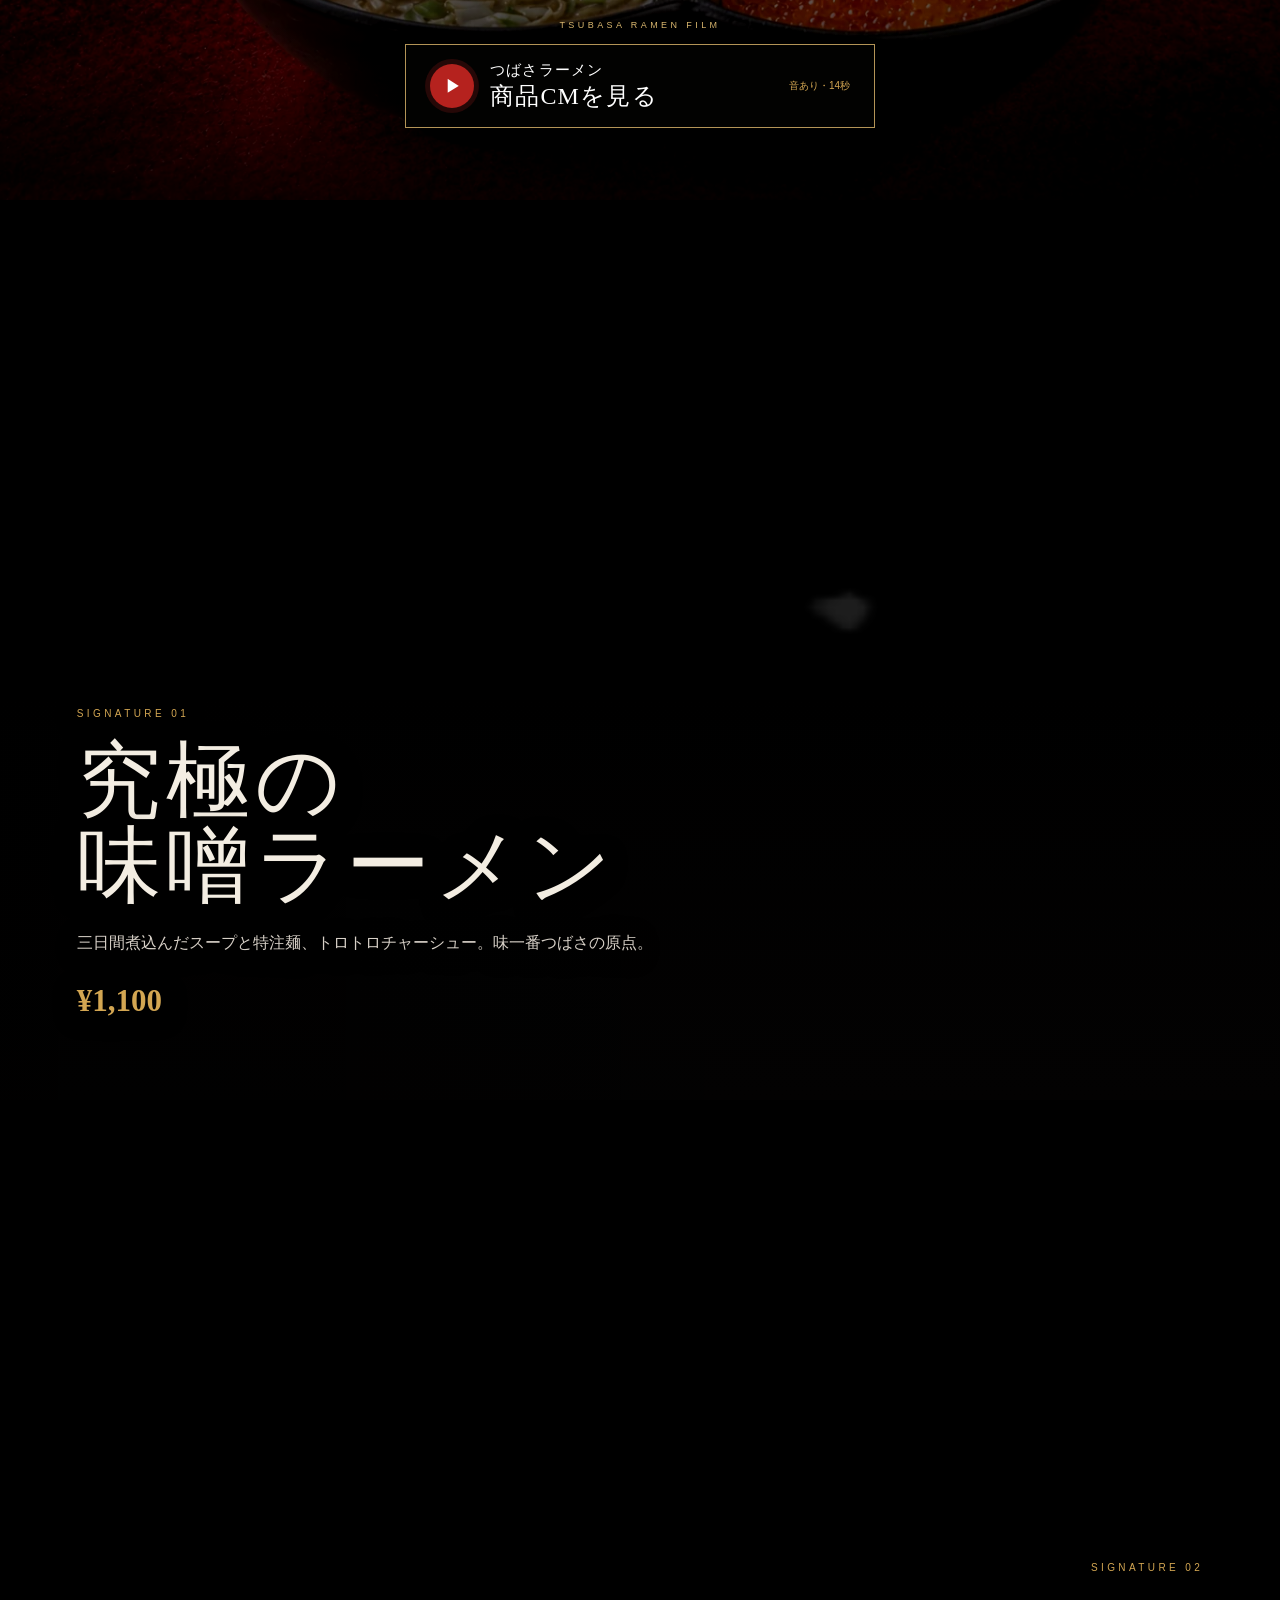
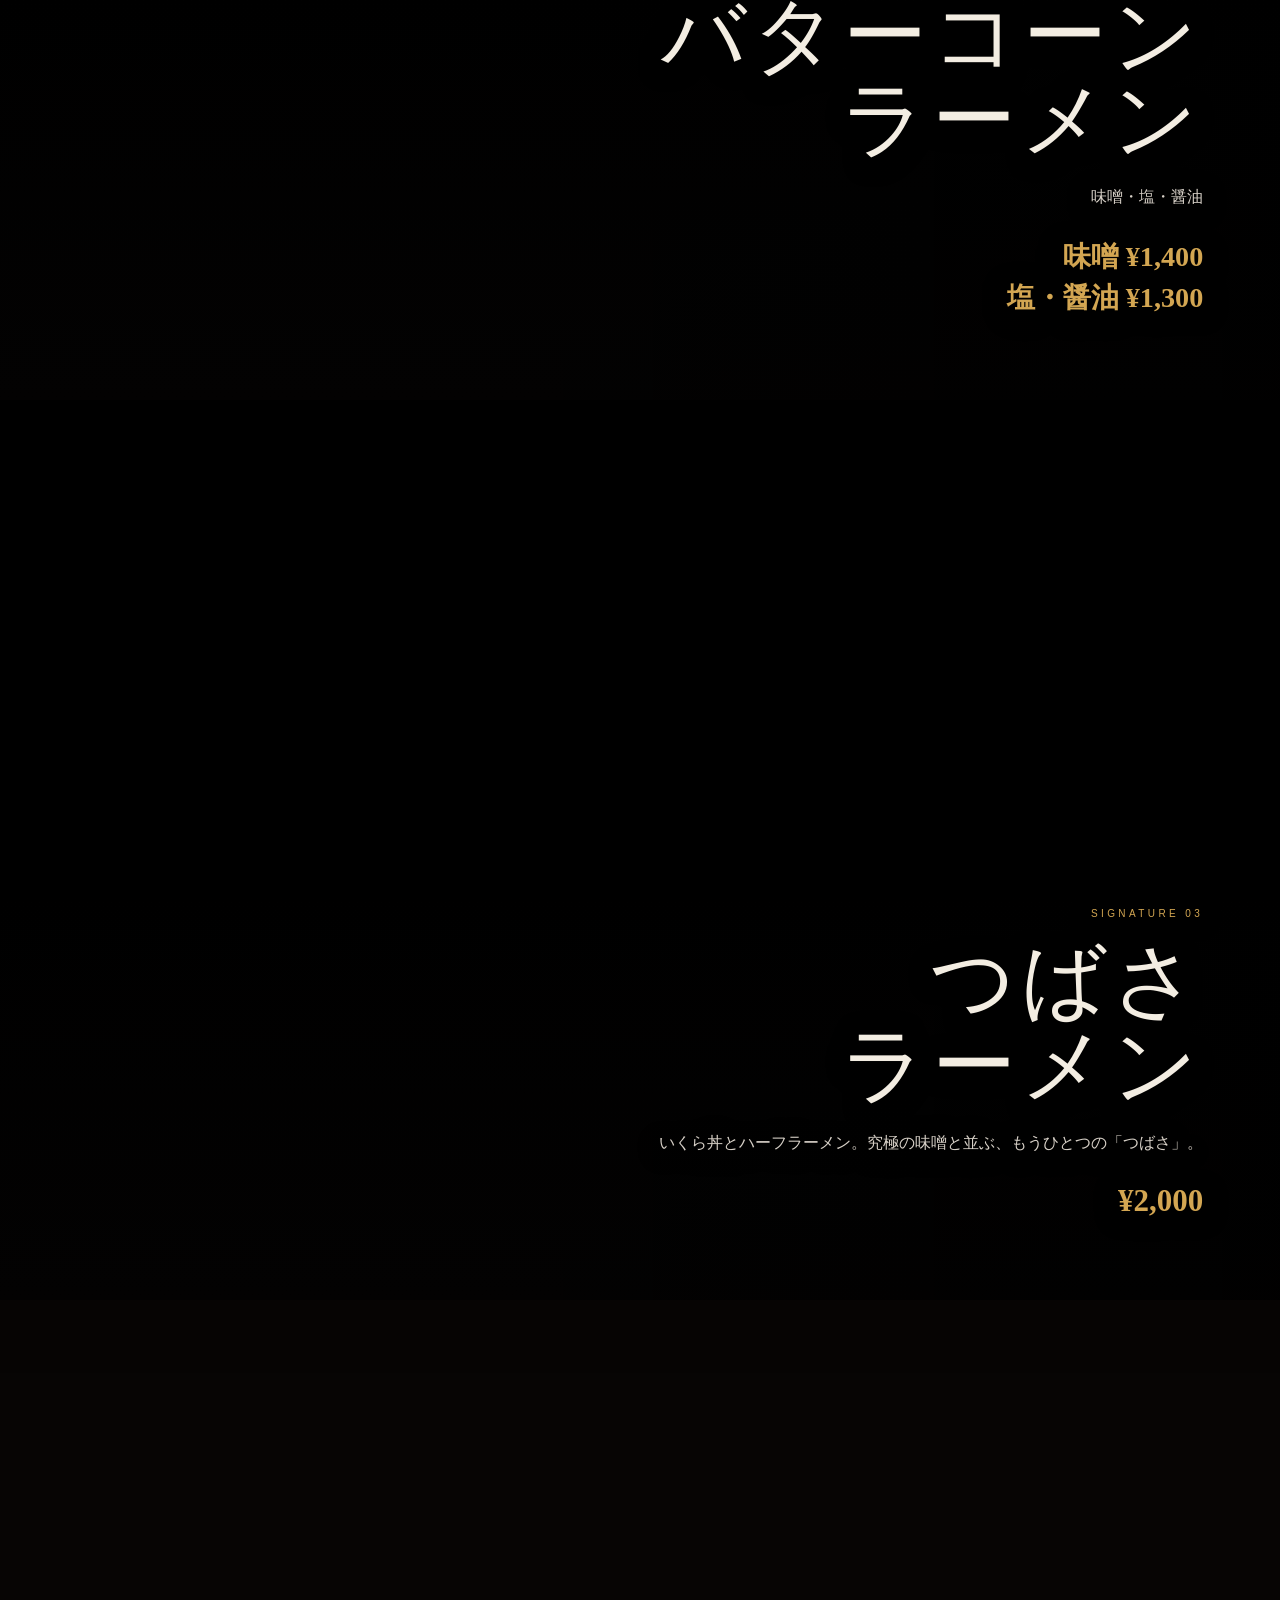
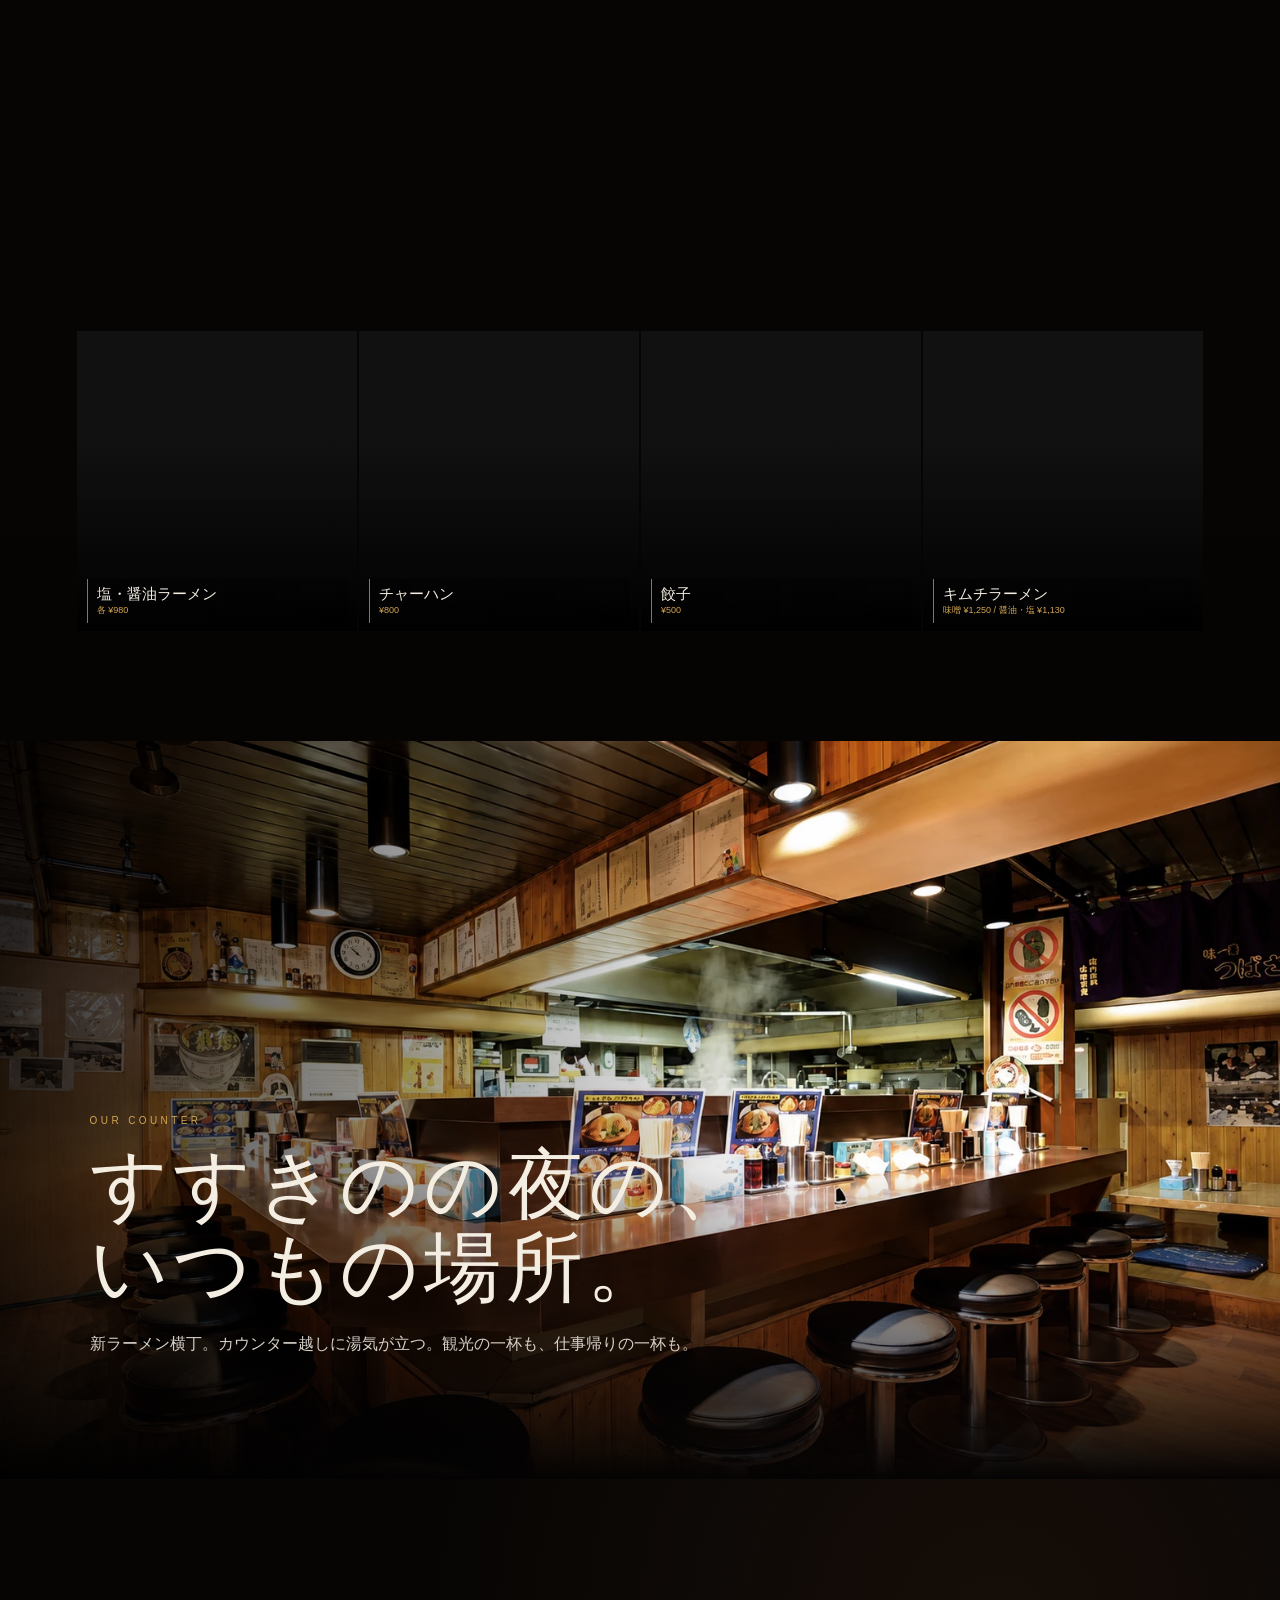
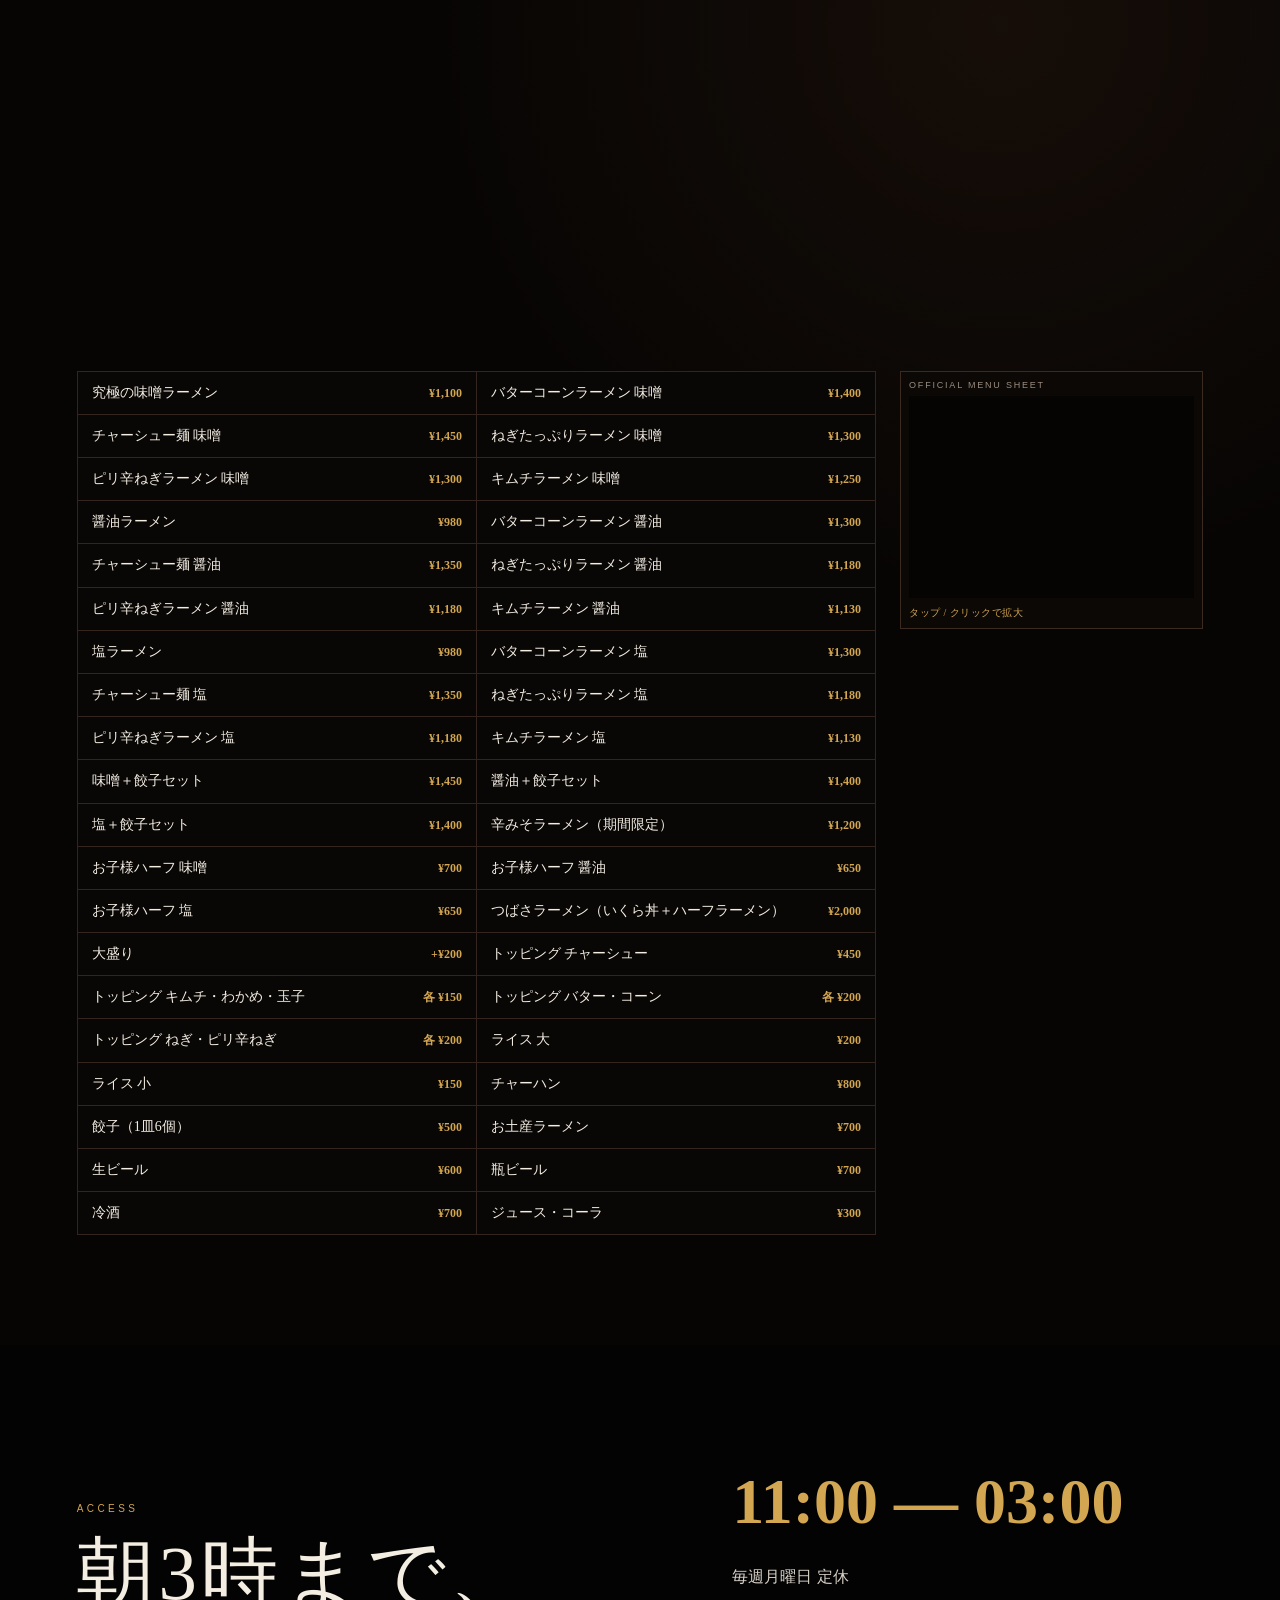
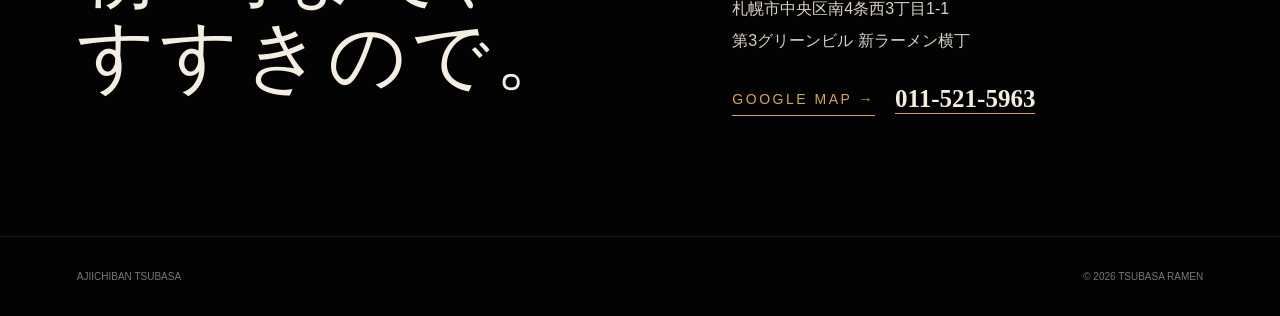
==== commit b8fecb81: "Add responsive film background and click-to-play product CM" ====
--- a/index.html
+++ b/index.html
@@ -1,7 +1,8 @@
 <!doctype html>
-<html lang="ja"><head><meta charset="utf-8"><meta name="viewport" content="width=device-width,initial-scale=1,viewport-fit=cover"><meta name="theme-color" content="#050303"><meta name="description" content="札幌すすきの・新ラーメン横丁 味一番つばさ。究極の味噌ラーメンとつばさラーメン。11:00〜03:00、月曜定休。"><title>味一番つばさ｜札幌すすきの 新ラーメン横丁</title><link rel="stylesheet" href="style.css?v=496aa2bd"><link rel="stylesheet" href="fluid-top.css?v=gpu-effects-1"><link rel="stylesheet" href="refine.css?v=menu-text-restored-1"><link rel="stylesheet" href="mobile-steam-fix-v7.css?v=9"><link rel="stylesheet" href="steam-position-final.css?v=1"></head><body>
+<html lang="ja"><head><meta charset="utf-8"><meta name="viewport" content="width=device-width,initial-scale=1,viewport-fit=cover"><meta name="theme-color" content="#050303"><meta name="description" content="札幌すすきの・新ラーメン横丁 味一番つばさ。究極の味噌ラーメンとつばさラーメン。11:00〜03:00、月曜定休。"><title>味一番つばさ｜札幌すすきの 新ラーメン横丁</title><link rel="stylesheet" href="style.css?v=film-cm-1"><link rel="stylesheet" href="fluid-top.css?v=gpu-effects-1"><link rel="stylesheet" href="refine.css?v=menu-text-restored-1"><link rel="stylesheet" href="mobile-steam-fix-v7.css?v=9"><link rel="stylesheet" href="steam-position-final.css?v=1"><link rel="stylesheet" href="film-cm.css?v=1"></head><body>
 <div class="noise" aria-hidden="true"></div><header class="site-header"><nav><a href="#signature">SIGNATURE</a><a href="#favorites">MENU</a><a href="#shop">SHOP</a><a href="#access">ACCESS</a></nav></header><main>
 <section id="top" class="scene hero"><div id="fluidTextStage" class="fluid-text-stage" data-slide="assets/susukino-top.webp" data-logo="assets/tsubasa-logo.png" aria-label="すすきの交差点と味一番つばさロゴ"><img class="hero-bg" src="assets/susukino-top.webp" alt="すすきの交差点" fetchpriority="high"><img class="hero-logo" src="assets/tsubasa-logo.png" alt="味一番つばさ" fetchpriority="high"></div><div class="veil"></div><div class="hero-copy reveal"><small>SAPPORO · SUSUKINO · SHIN RAMEN YOKOCHO</small><h1>すすきので、<br><em>四半世紀。</em></h1><p>ネオンの街で、変えずに守ってきた一杯。</p></div><span class="scroll">MOVE / DRAG</span></section>
+<section id="film" class="scene film-scene" aria-label="つばさラーメン 商品映像"><video class="film-background" autoplay muted loop playsinline preload="metadata" poster="assets/tsubasa-ramen.webp" aria-hidden="true"><source src="assets/video/tsubasa-top-mobile.mp4" media="(max-width: 700px)" type="video/mp4"><source src="assets/video/tsubasa-top-pc.mp4" type="video/mp4"></video><div class="film-shade" aria-hidden="true"></div><div class="film-action reveal"><small>TSUBASA RAMEN FILM</small><button id="openCm" class="cm-open" type="button" aria-haspopup="dialog" aria-controls="cmDialog"><span class="cm-open-mark" aria-hidden="true">▶</span><span>つばさラーメン<br><b>商品CMを見る</b></span><small>音あり・14秒</small></button></div></section>
 <section id="signature" class="scene signature signature-miso"><img class="media" src="assets/ultimate-miso.webp" alt="究極の味噌ラーメン"><canvas class="fx-canvas fx-steam steam-miso" data-effect="steam" data-profile="miso" aria-hidden="true"></canvas><div class="veil food-veil"></div><div class="signature-copy reveal"><small>SIGNATURE 01</small><h2>究極の<br>味噌ラーメン</h2><p>三日間煮込んだスープと特注麺、トロトロチャーシュー。味一番つばさの原点。</p><strong class="price">¥1,100</strong></div></section>
 <section class="scene signature signature-butter-corn"><img class="media" src="assets/butter-corn.webp" alt="バターコーンラーメン"><div class="veil butter-corn-veil"></div><div class="signature-copy right reveal"><small>SIGNATURE 02</small><h2>バターコーン<br>ラーメン</h2><p>味噌・塩・醤油</p><strong class="price price-list">味噌 ¥1,400<br>塩・醤油 ¥1,300</strong></div></section>
 <section class="scene signature signature-tsubasa"><img class="media" src="assets/tsubasa-ramen.webp" alt="つばさラーメン いくら丼とハーフラーメン"><canvas class="fx-canvas fx-steam steam-tsubasa steam-tsubasa-a" data-effect="steam" data-profile="tsubasa-a" aria-hidden="true"></canvas><canvas class="fx-canvas fx-steam steam-tsubasa steam-tsubasa-b" data-effect="steam" data-profile="tsubasa-b" aria-hidden="true"></canvas><div class="veil tsubasa-veil"></div><div class="signature-copy right reveal"><small>SIGNATURE 03</small><h2>つばさ<br>ラーメン</h2><p>いくら丼とハーフラーメン。究極の味噌と並ぶ、もうひとつの「つばさ」。</p><strong class="price">¥2,000</strong></div></section>
@@ -13,4 +14,4 @@
 <div class="menu-panel" data-panel="zh"><div class="menu-text-list"></div><div class="menu-sheet-card"><small>OFFICIAL MENU SHEET</small><button data-menu="assets/menu-zh-final.png" data-label="简体中文菜单"><img src="assets/menu-zh-final.png" alt="简体中文菜单" loading="eager"></button><strong>点击放大</strong></div></div>
 <div class="menu-panel" data-panel="ko"><div class="menu-text-list"></div><div class="menu-sheet-card"><small>OFFICIAL MENU SHEET</small><button data-menu="assets/menu-ko-final.png" data-label="한국어 메뉴"><img src="assets/menu-ko-final.png" alt="한국어 메뉴" loading="eager"></button><strong>탭 / 클릭하여 확대</strong></div></div></section>
 <section id="access" class="section access-section"><div class="access-grid reveal"><div><small>ACCESS</small><h2>朝3時まで、<br>すすきので。</h2></div><div class="access-data"><strong class="hours">11:00 — 03:00</strong><p>毎週月曜日 定休<br>札幌市中央区南4条西3丁目1-1<br>第3グリーンビル 新ラーメン横丁</p><div class="access-actions"><a class="map" href="https://www.google.com/maps/search/?api=1&query=%E5%91%B3%E4%B8%80%E7%95%AA%E3%81%A4%E3%81%B0%E3%81%95%20%E6%9C%AD%E5%B9%8C%E5%B8%82%E4%B8%AD%E5%A4%AE%E5%8C%BA%E5%8D%974%E6%9D%A1%E8%A5%BF3%E4%B8%81%E7%9B%AE1-1" target="_blank" rel="noopener">GOOGLE MAP →</a><a class="tel" href="tel:0115215963">011-521-5963</a></div></div></div></section>
-</main><footer><span>AJIICHIBAN TSUBASA</span><span>© 2026 TSUBASA RAMEN</span></footer><dialog id="menuDialog"><button class="close" aria-label="閉じる">×</button><h2 id="menuLabel"></h2><img id="menuImage" alt=""></dialog><script src="app.js?v=menu-final-sheets-2"></script><script src="hero-sync.js?v=hero-sync-2"></script><script src="steam-loader.js?v=steam-natural-tsubasa-1"></script><script src="top-webgl-fallback.js?v=fluid-top-stronger-1"></script><script type="module" src="fluid-text.js?v=fluid-top-stronger-1"></script></body></html>
+</main><footer><span>AJIICHIBAN TSUBASA</span><span>© 2026 TSUBASA RAMEN</span></footer><dialog id="menuDialog"><button class="close" aria-label="閉じる">×</button><h2 id="menuLabel"></h2><img id="menuImage" alt=""></dialog><dialog id="cmDialog" class="cm-dialog" aria-labelledby="cmTitle"><button class="close cm-close" aria-label="商品CMを閉じる">×</button><h2 id="cmTitle">つばさラーメン 商品CM</h2><div class="cm-video-wrap"><video id="cmVideo" controls playsinline preload="none" poster="assets/tsubasa-ramen.webp"><source src="assets/video/tsubasa-cm-vertical.mp4" type="video/mp4"></video></div></dialog><script src="app.js?v=film-cm-1"></script><script src="hero-sync.js?v=hero-sync-2"></script><script src="steam-loader.js?v=steam-natural-tsubasa-1"></script><script src="top-webgl-fallback.js?v=fluid-top-stronger-1"></script><script type="module" src="fluid-text.js?v=fluid-top-stronger-1"></script></body></html>
--- a/film-cm.css
+++ b/film-cm.css
@@ -0,0 +1,194 @@
+.film-scene {
+  min-height: 100svh;
+}
+
+.film-background {
+  position: absolute;
+  inset: 0;
+  width: 100%;
+  height: 100%;
+  object-fit: cover;
+  object-position: center;
+  filter: brightness(.72) contrast(1.08) saturate(1.05);
+}
+
+.film-shade {
+  position: absolute;
+  inset: 0;
+  z-index: 2;
+  pointer-events: none;
+  background:
+    linear-gradient(180deg, rgba(0,0,0,.22), rgba(0,0,0,.05) 45%, rgba(0,0,0,.74)),
+    radial-gradient(circle at 50% 48%, transparent 24%, rgba(0,0,0,.32) 100%);
+}
+
+.film-action {
+  position: absolute;
+  z-index: 8;
+  left: 50%;
+  bottom: 8vh;
+  transform: translate(-50%, 28px);
+  width: min(90vw, 620px);
+  display: grid;
+  justify-items: center;
+  gap: 14px;
+  text-align: center;
+}
+
+.film-action.in {
+  transform: translate(-50%, 0);
+}
+
+.film-action > small {
+  font-size: 9px;
+  letter-spacing: .38em;
+  color: #e1bd72;
+  text-shadow: 0 2px 15px #000;
+}
+
+.cm-open {
+  display: flex;
+  align-items: center;
+  justify-content: center;
+  gap: 16px;
+  width: min(100%, 470px);
+  min-height: 84px;
+  padding: 14px 24px;
+  border: 1px solid rgba(230,190,112,.78);
+  background: rgba(4,3,2,.74);
+  color: #fff;
+  box-shadow: 0 12px 45px rgba(0,0,0,.45);
+  backdrop-filter: blur(9px);
+  cursor: pointer;
+  transition: background .25s, border-color .25s, transform .25s;
+}
+
+.cm-open:hover,
+.cm-open:focus-visible {
+  background: rgba(25,14,8,.9);
+  border-color: #f0c675;
+  transform: translateY(-2px);
+}
+
+.cm-open-mark {
+  display: grid;
+  place-items: center;
+  width: 44px;
+  height: 44px;
+  flex: 0 0 44px;
+  border-radius: 50%;
+  background: #b5221e;
+  color: #fff;
+  font-size: 17px;
+  padding-left: 3px;
+  box-shadow: 0 0 0 5px rgba(181,34,30,.2);
+}
+
+.cm-open span:nth-child(2) {
+  text-align: left;
+  font: 400 15px/1.35 "Yu Mincho", serif;
+  letter-spacing: .08em;
+}
+
+.cm-open b {
+  font-size: 24px;
+  font-weight: 500;
+}
+
+.cm-open small {
+  margin-left: auto;
+  color: #d3a652;
+  font-size: 10px;
+  white-space: nowrap;
+}
+
+.cm-dialog {
+  width: auto;
+  max-width: none;
+  max-height: none;
+  border: 0;
+  background: transparent;
+  overflow: visible;
+}
+
+.cm-dialog::backdrop {
+  background: rgba(0,0,0,.94);
+  backdrop-filter: blur(7px);
+}
+
+.cm-dialog h2 {
+  position: absolute;
+  left: 50%;
+  bottom: 100%;
+  transform: translateX(-50%);
+  width: 100%;
+  padding: 0 50px 12px;
+  text-align: center;
+  font-size: 14px;
+  letter-spacing: .16em;
+  text-shadow: 0 2px 14px #000;
+}
+
+.cm-video-wrap {
+  height: min(86vh, 900px);
+  aspect-ratio: 9 / 16;
+  background: #000;
+  box-shadow: 0 22px 80px rgba(0,0,0,.7);
+}
+
+.cm-video-wrap video {
+  display: block;
+  width: 100%;
+  height: 100%;
+  object-fit: contain;
+  background: #000;
+}
+
+.cm-close {
+  z-index: 2;
+  right: -48px;
+  top: 0;
+  border: 1px solid #555;
+  border-radius: 50%;
+  background: rgba(0,0,0,.72);
+  cursor: pointer;
+}
+
+.cm-dialog[open] {
+  animation: cmDialogIn .28s ease-out;
+}
+
+@keyframes cmDialogIn {
+  from { opacity: 0; transform: scale(.96); }
+  to { opacity: 1; transform: scale(1); }
+}
+
+@media (max-width: 700px) {
+  .film-action {
+    bottom: max(7vh, 64px);
+    width: calc(100% - 36px);
+  }
+
+  .cm-open {
+    min-height: 76px;
+    padding: 12px 15px;
+    gap: 12px;
+  }
+
+  .cm-open-mark {
+    width: 40px;
+    height: 40px;
+    flex-basis: 40px;
+  }
+
+  .cm-open b { font-size: 20px; }
+  .cm-video-wrap { height: auto; width: min(92vw, 430px); aspect-ratio: 9 / 16; }
+  .cm-close { right: 6px; top: 6px; background: rgba(0,0,0,.78); }
+  .cm-dialog h2 { display: none; }
+}
+
+@media (prefers-reduced-motion: reduce) {
+  .film-background { display: none; }
+  .film-scene { background: url("assets/tsubasa-ramen.webp") center / cover no-repeat; }
+  .cm-dialog[open] { animation: none; }
+}
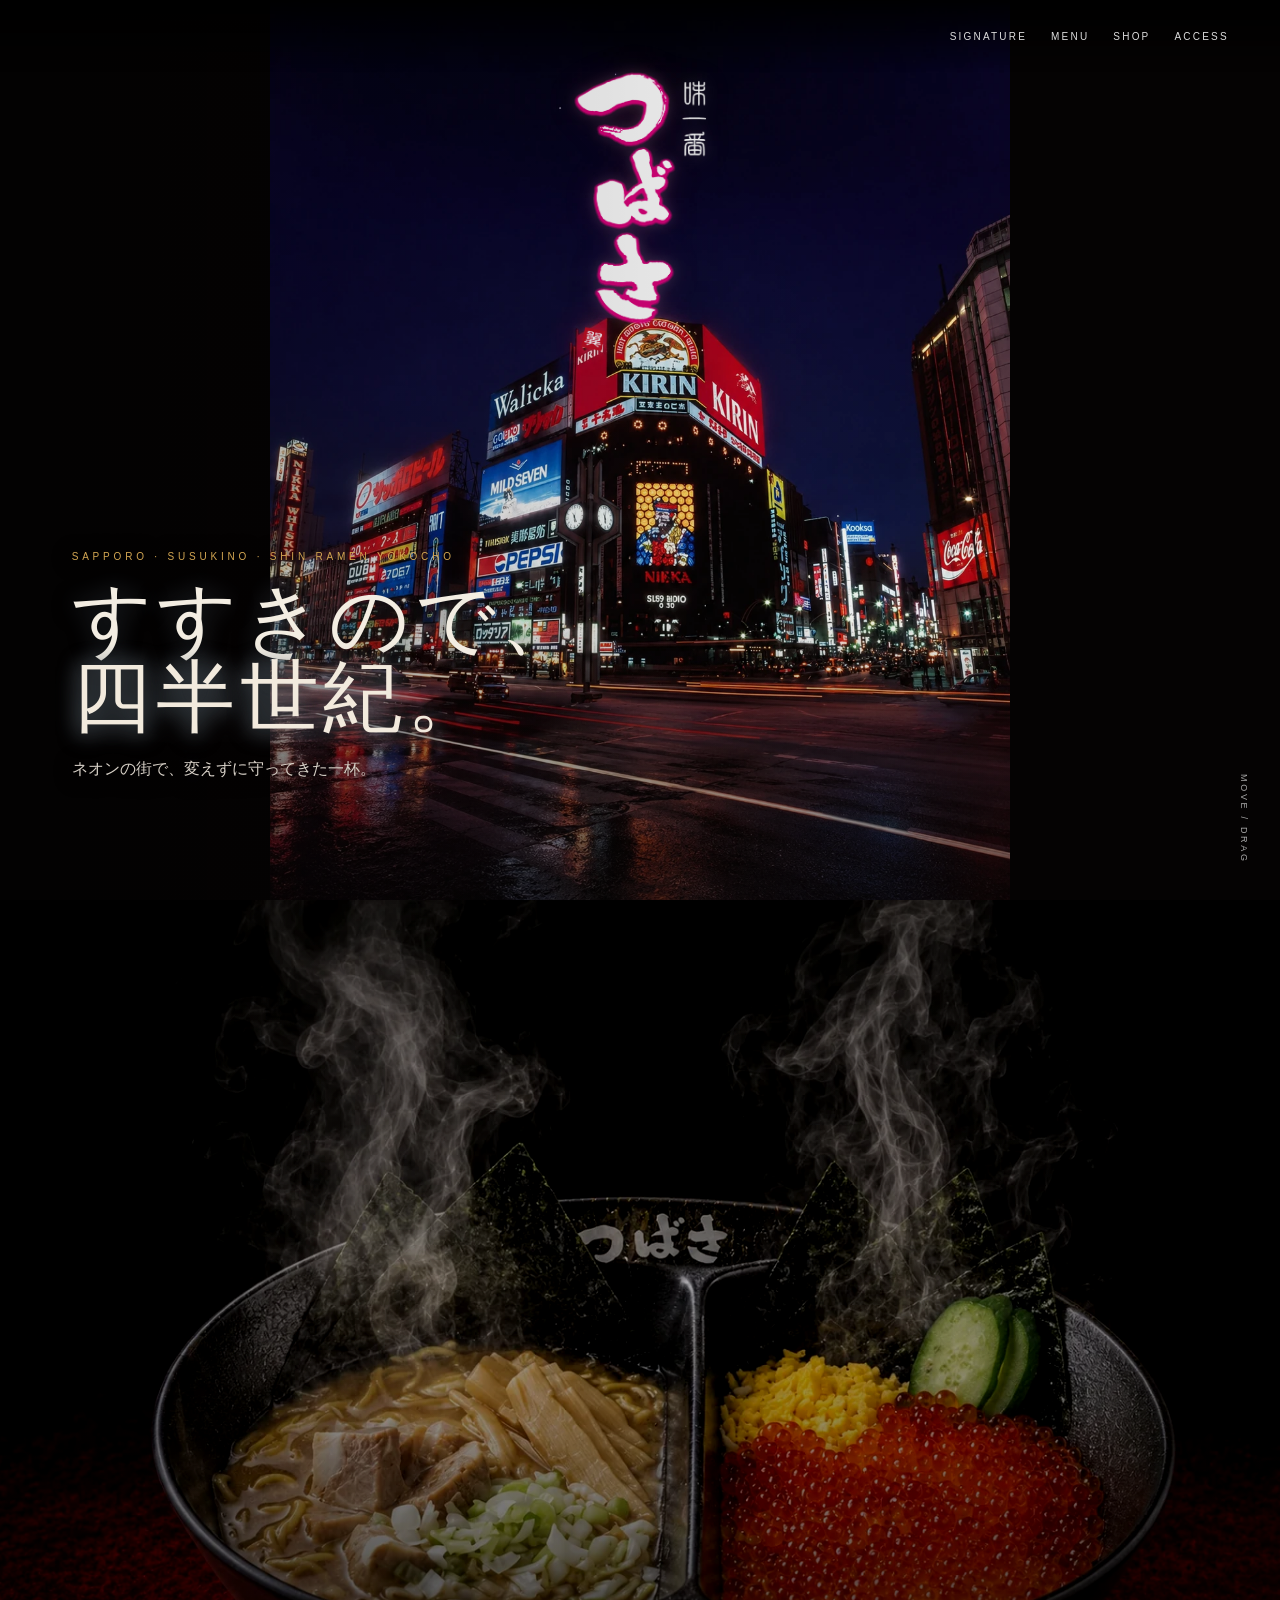
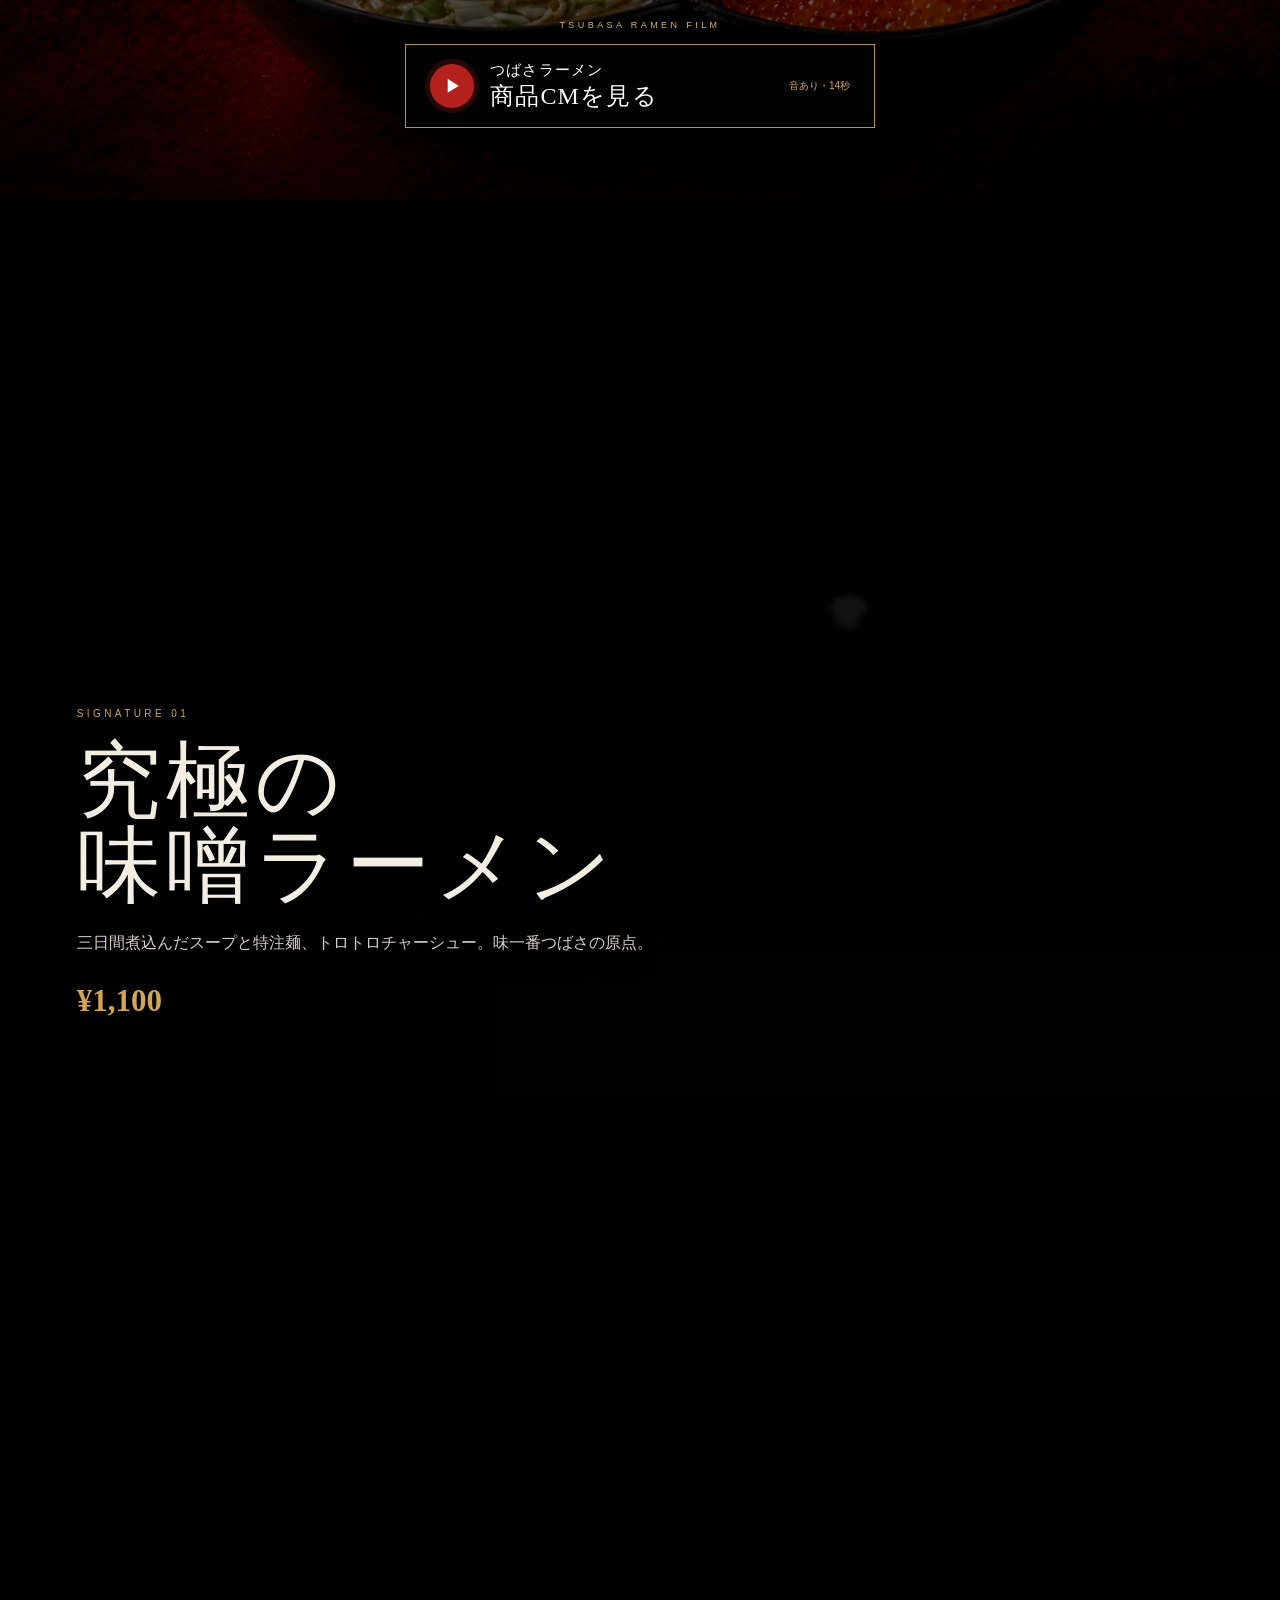
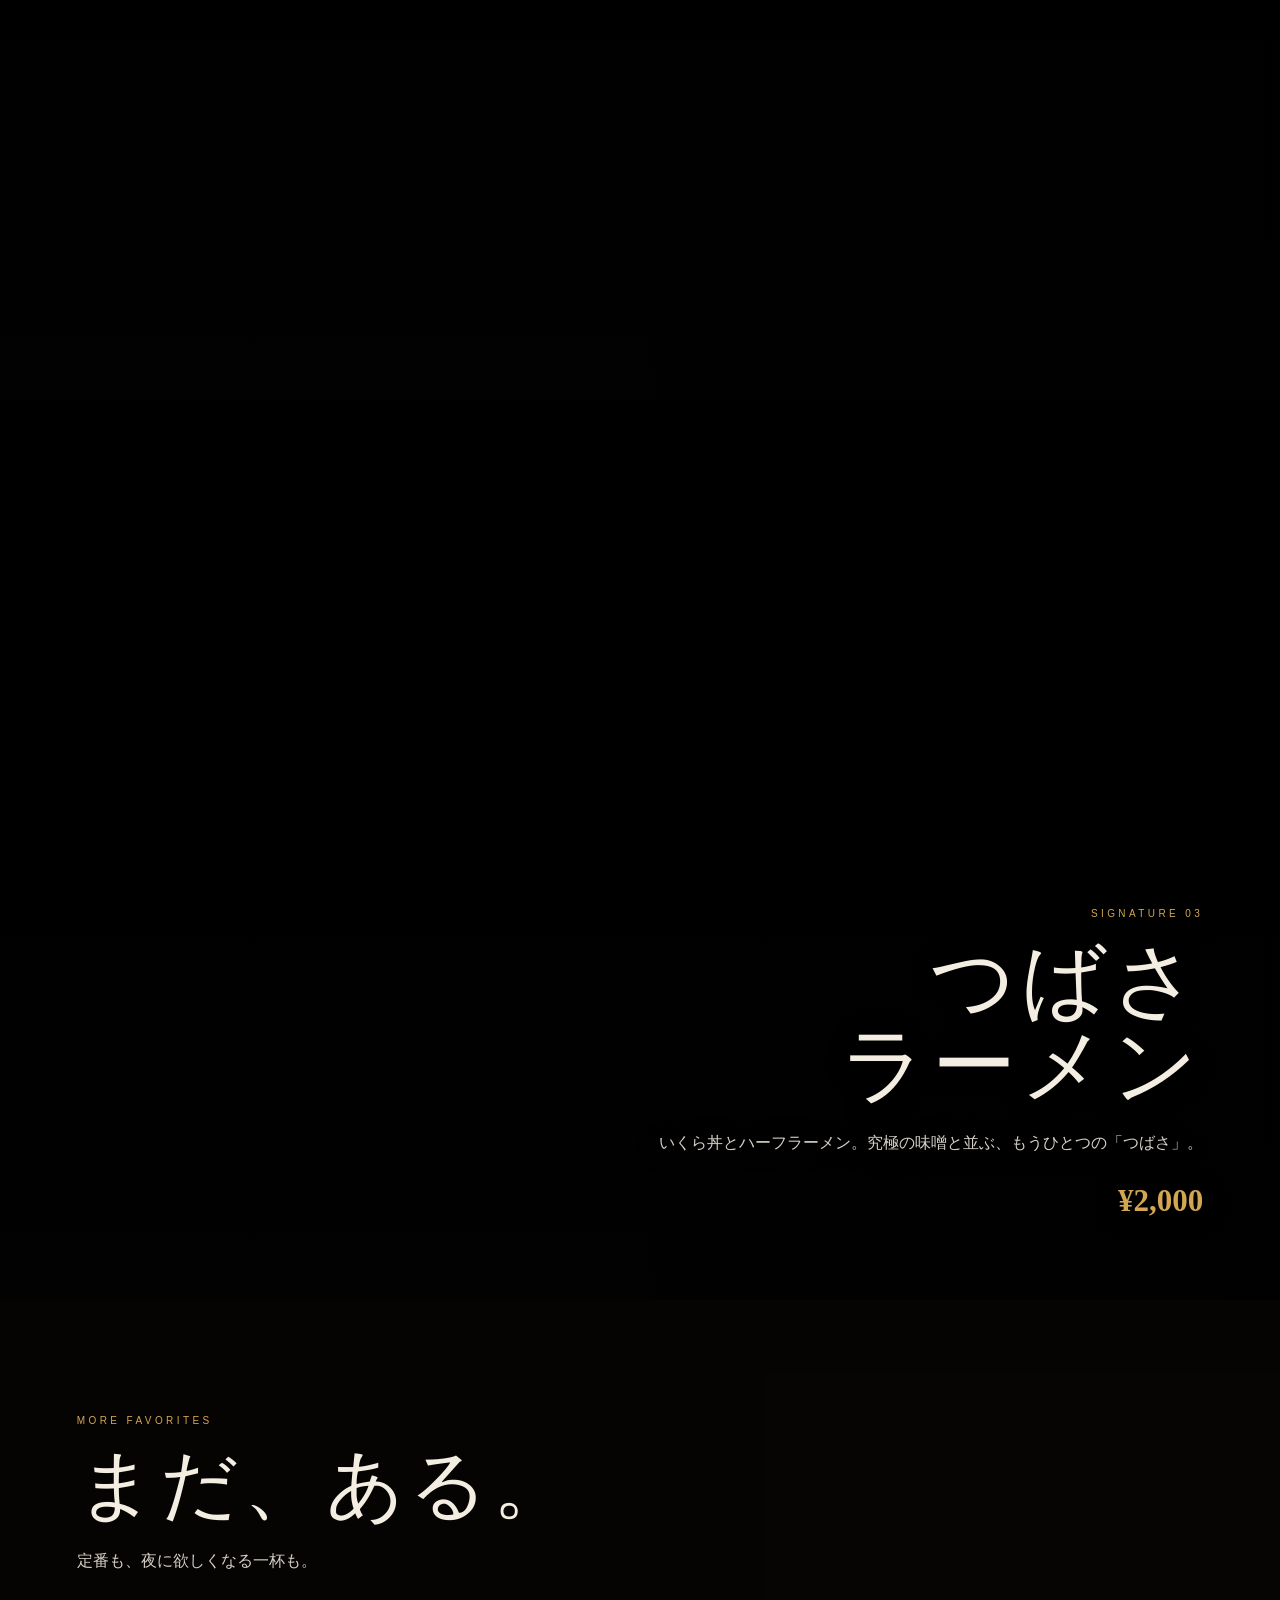
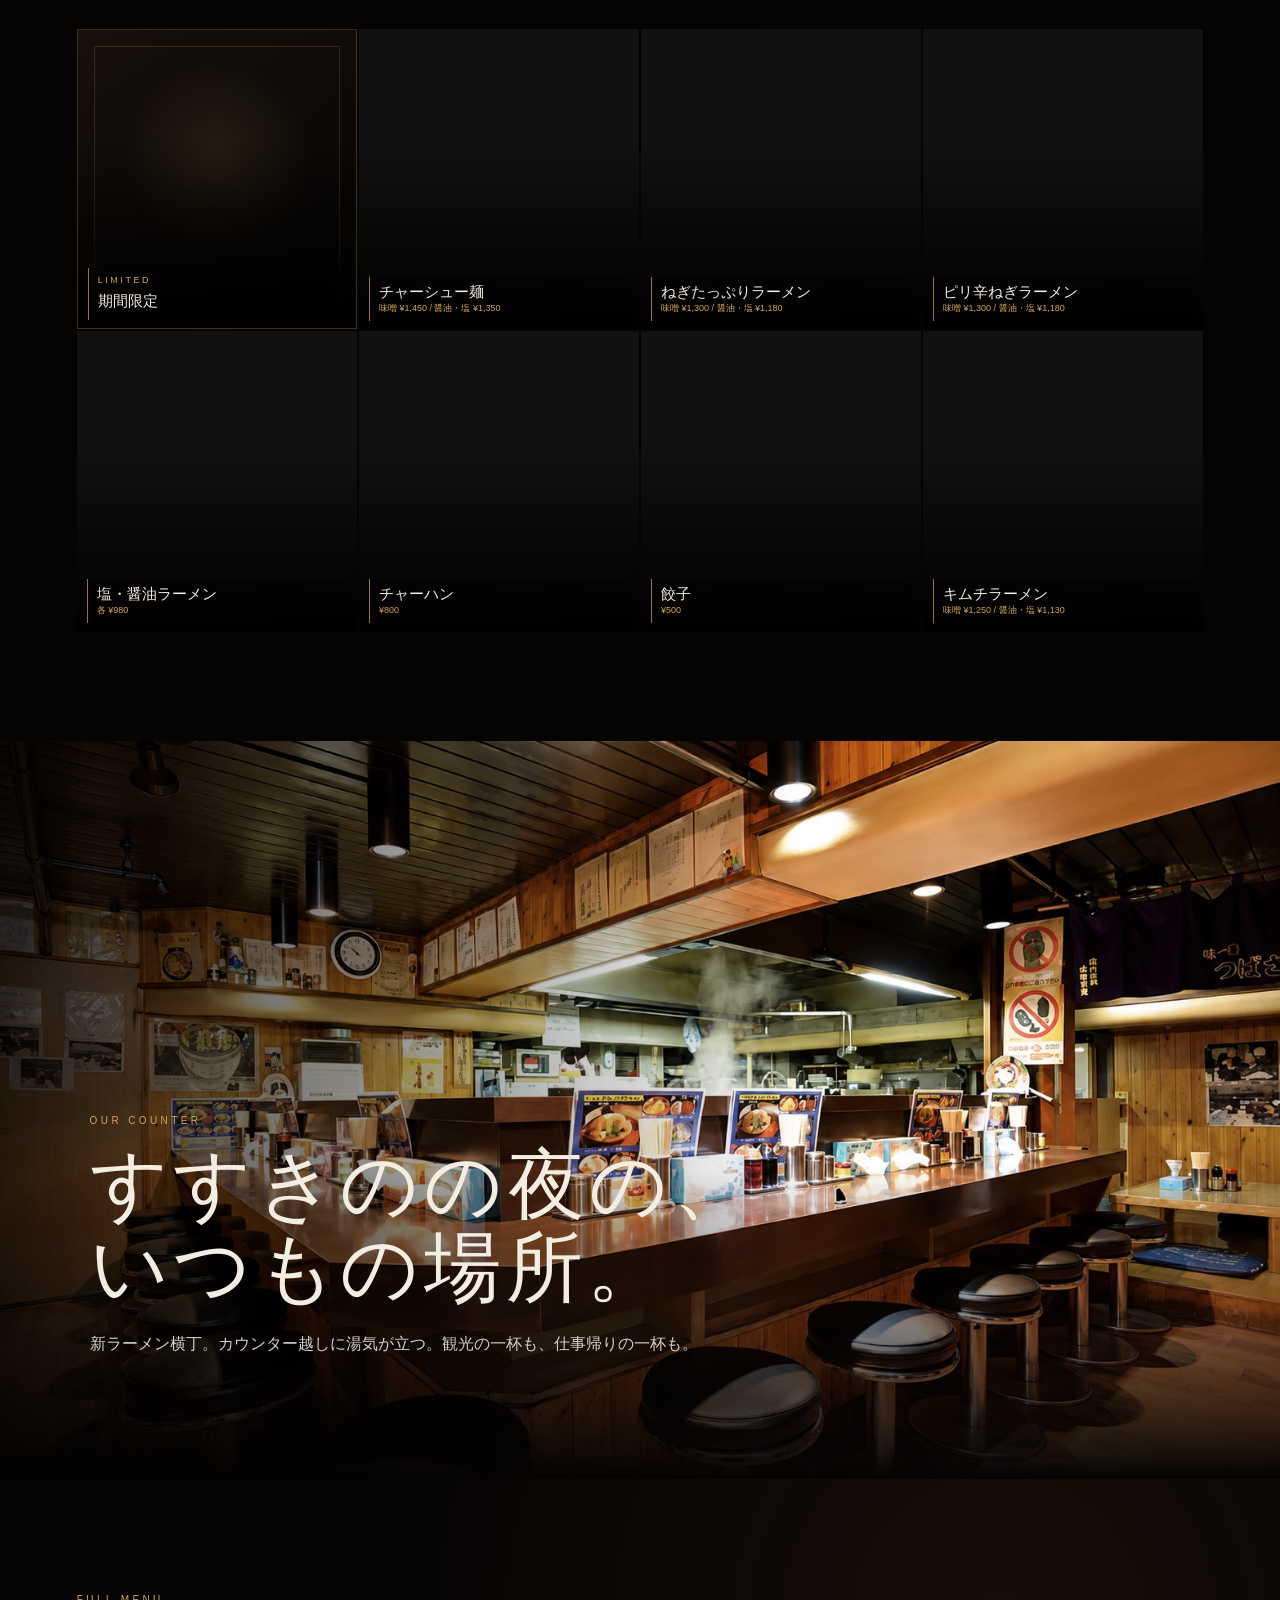
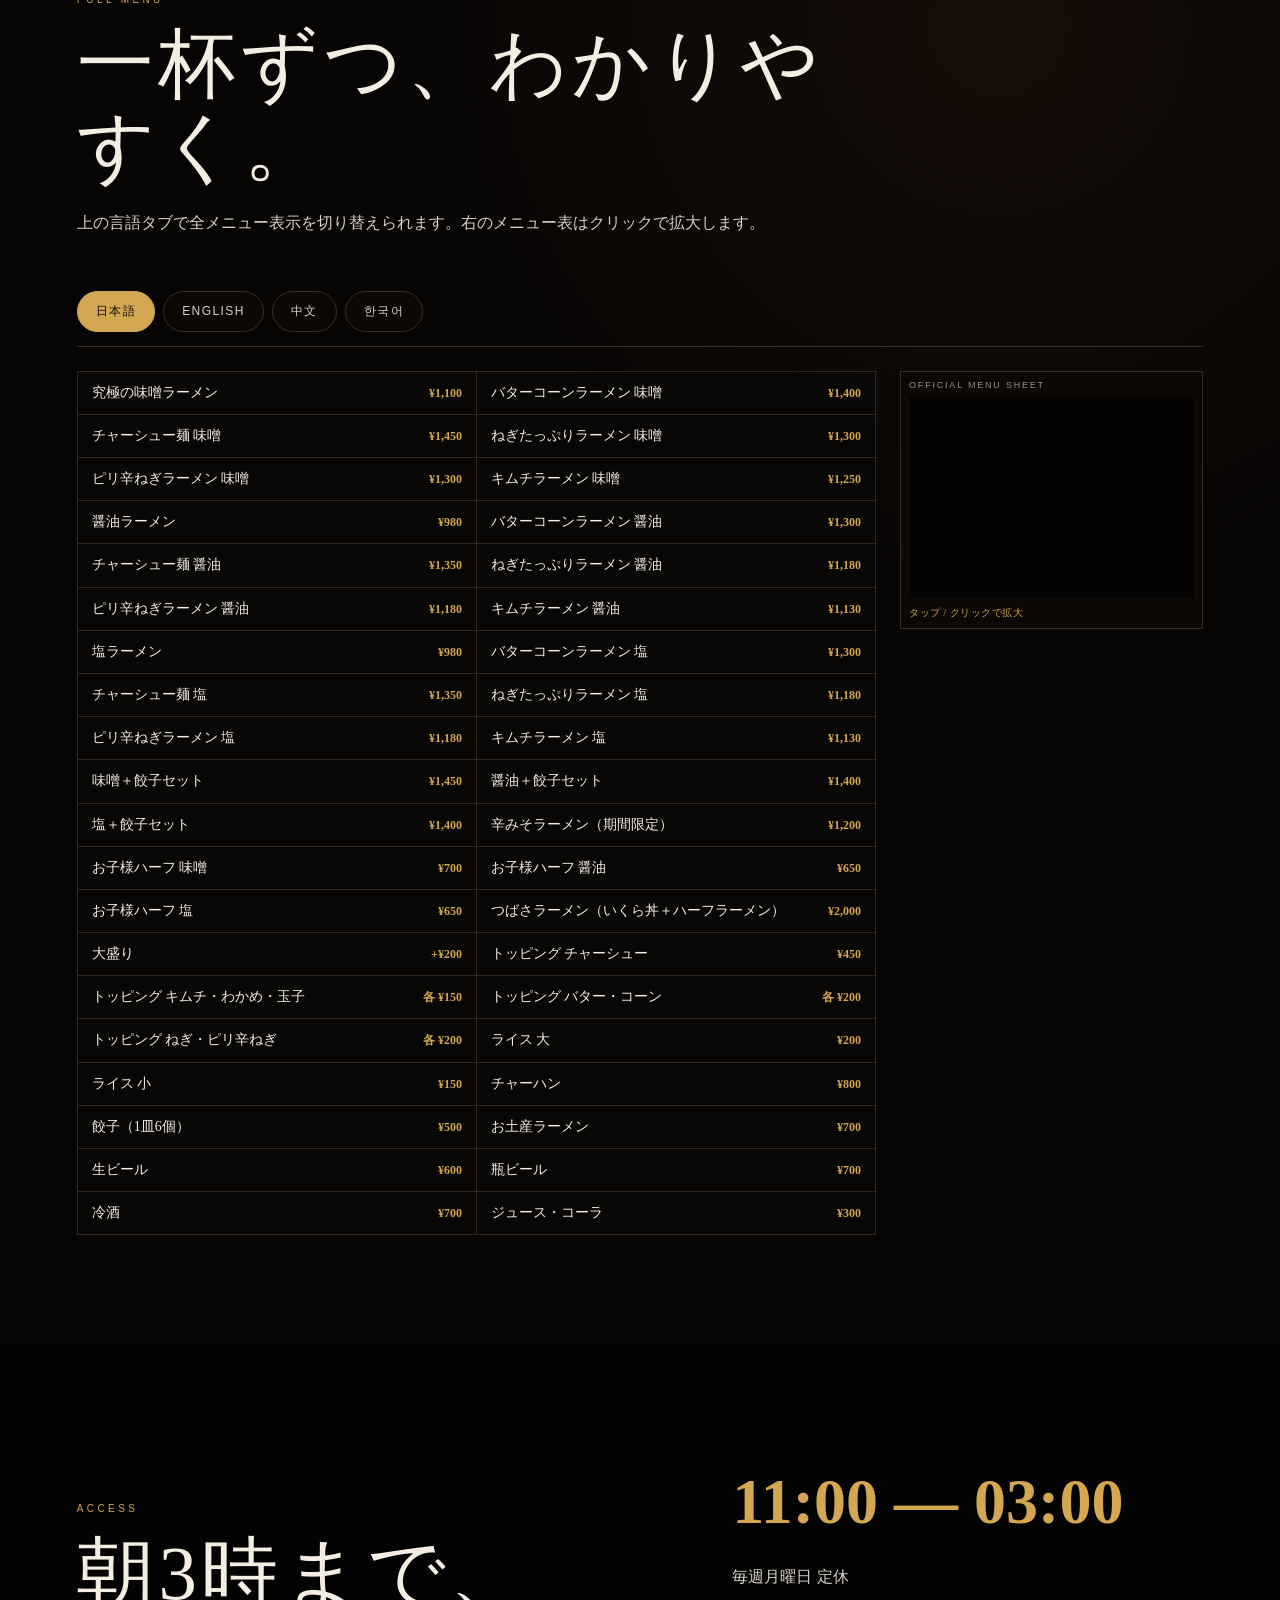
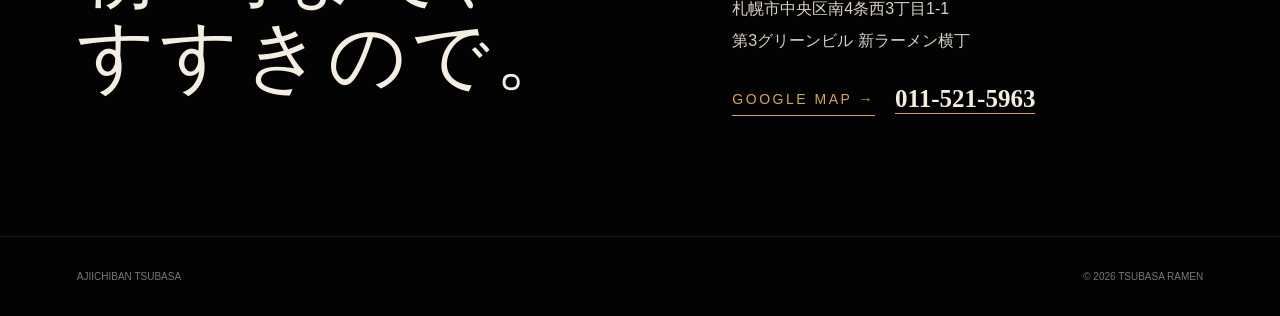
==== commit 99e2cfae: "Refresh CM dialog styles" ====
--- a/index.html
+++ b/index.html
@@ -1,5 +1,5 @@
 <!doctype html>
-<html lang="ja"><head><meta charset="utf-8"><meta name="viewport" content="width=device-width,initial-scale=1,viewport-fit=cover"><meta name="theme-color" content="#050303"><meta name="description" content="札幌すすきの・新ラーメン横丁 味一番つばさ。究極の味噌ラーメンとつばさラーメン。11:00〜03:00、月曜定休。"><title>味一番つばさ｜札幌すすきの 新ラーメン横丁</title><link rel="stylesheet" href="style.css?v=film-cm-1"><link rel="stylesheet" href="fluid-top.css?v=gpu-effects-1"><link rel="stylesheet" href="refine.css?v=menu-text-restored-1"><link rel="stylesheet" href="mobile-steam-fix-v7.css?v=9"><link rel="stylesheet" href="steam-position-final.css?v=1"><link rel="stylesheet" href="film-cm.css?v=1"></head><body>
+<html lang="ja"><head><meta charset="utf-8"><meta name="viewport" content="width=device-width,initial-scale=1,viewport-fit=cover"><meta name="theme-color" content="#050303"><meta name="description" content="札幌すすきの・新ラーメン横丁 味一番つばさ。究極の味噌ラーメンとつばさラーメン。11:00〜03:00、月曜定休。"><title>味一番つばさ｜札幌すすきの 新ラーメン横丁</title><link rel="stylesheet" href="style.css?v=film-cm-1"><link rel="stylesheet" href="fluid-top.css?v=gpu-effects-1"><link rel="stylesheet" href="refine.css?v=menu-text-restored-1"><link rel="stylesheet" href="mobile-steam-fix-v7.css?v=9"><link rel="stylesheet" href="steam-position-final.css?v=1"><link rel="stylesheet" href="film-cm.css?v=2"></head><body>
 <div class="noise" aria-hidden="true"></div><header class="site-header"><nav><a href="#signature">SIGNATURE</a><a href="#favorites">MENU</a><a href="#shop">SHOP</a><a href="#access">ACCESS</a></nav></header><main>
 <section id="top" class="scene hero"><div id="fluidTextStage" class="fluid-text-stage" data-slide="assets/susukino-top.webp" data-logo="assets/tsubasa-logo.png" aria-label="すすきの交差点と味一番つばさロゴ"><img class="hero-bg" src="assets/susukino-top.webp" alt="すすきの交差点" fetchpriority="high"><img class="hero-logo" src="assets/tsubasa-logo.png" alt="味一番つばさ" fetchpriority="high"></div><div class="veil"></div><div class="hero-copy reveal"><small>SAPPORO · SUSUKINO · SHIN RAMEN YOKOCHO</small><h1>すすきので、<br><em>四半世紀。</em></h1><p>ネオンの街で、変えずに守ってきた一杯。</p></div><span class="scroll">MOVE / DRAG</span></section>
 <section id="film" class="scene film-scene" aria-label="つばさラーメン 商品映像"><video class="film-background" autoplay muted loop playsinline preload="metadata" poster="assets/tsubasa-ramen.webp" aria-hidden="true"><source src="assets/video/tsubasa-top-mobile.mp4" media="(max-width: 700px)" type="video/mp4"><source src="assets/video/tsubasa-top-pc.mp4" type="video/mp4"></video><div class="film-shade" aria-hidden="true"></div><div class="film-action reveal"><small>TSUBASA RAMEN FILM</small><button id="openCm" class="cm-open" type="button" aria-haspopup="dialog" aria-controls="cmDialog"><span class="cm-open-mark" aria-hidden="true">▶</span><span>つばさラーメン<br><b>商品CMを見る</b></span><small>音あり・14秒</small></button></div></section>
--- a/film-cm.css
+++ b/film-cm.css
@@ -103,9 +103,11 @@
 }
 
 .cm-dialog {
-  width: auto;
+  width: min(92vw, calc(86vh * 9 / 16), 506px);
   max-width: none;
   max-height: none;
+  margin: auto;
+  padding: 0;
   border: 0;
   background: transparent;
   overflow: visible;
@@ -130,7 +132,8 @@
 }
 
 .cm-video-wrap {
-  height: min(86vh, 900px);
+  width: 100%;
+  height: auto;
   aspect-ratio: 9 / 16;
   background: #000;
   box-shadow: 0 22px 80px rgba(0,0,0,.7);
@@ -182,7 +185,8 @@
   }
 
   .cm-open b { font-size: 20px; }
-  .cm-video-wrap { height: auto; width: min(92vw, 430px); aspect-ratio: 9 / 16; }
+  .cm-dialog { width: min(92vw, calc(90vh * 9 / 16), 430px); }
+  .cm-video-wrap { width: 100%; height: auto; aspect-ratio: 9 / 16; }
   .cm-close { right: 6px; top: 6px; background: rgba(0,0,0,.78); }
   .cm-dialog h2 { display: none; }
 }
